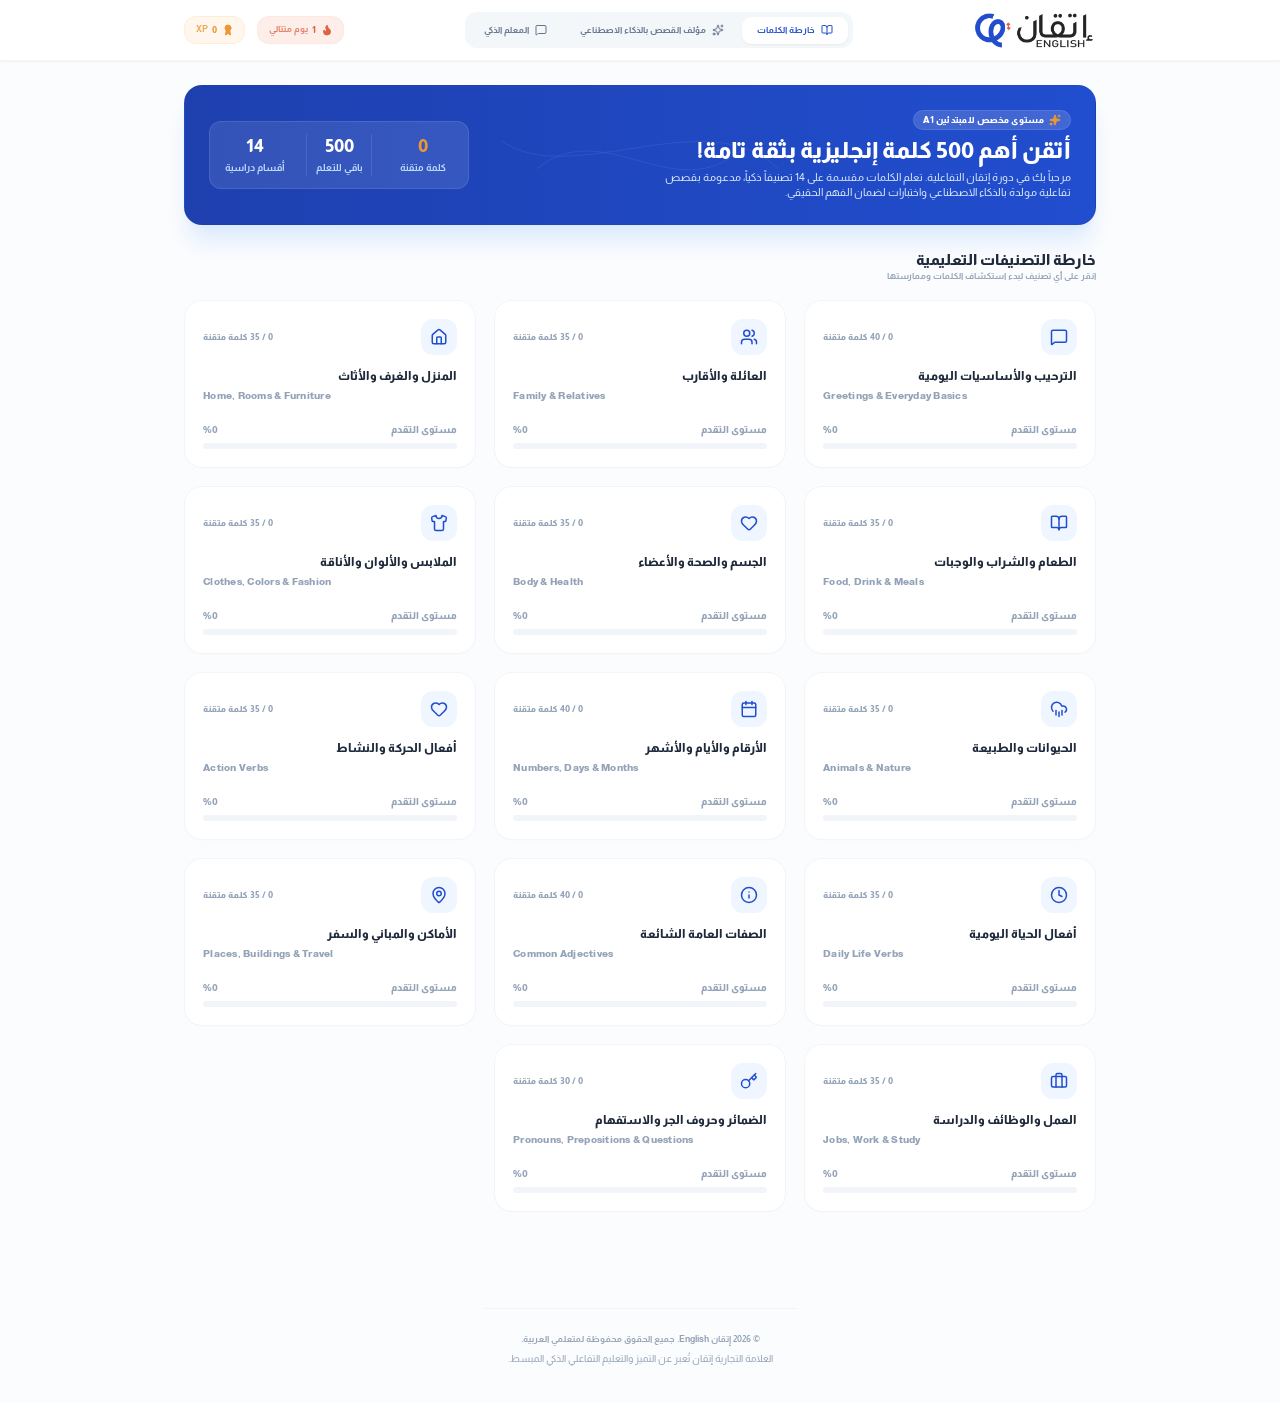
==== index.html @ 6fb426dd "First Try" ====
<!DOCTYPE html>
<!-- saved from url=(0032)http://127.0.0.1:5500/index.html -->
<html lang="ar" dir="rtl"><head><meta http-equiv="Content-Type" content="text/html; charset=UTF-8">
  
  <meta name="viewport" content="width=device-width, initial-scale=1.0">
  <title>منصة إتقان لتعلم الإنجليزية - Itqan English</title>
  
  <!-- CSS Stylesheet -->
  <link rel="stylesheet" href="./vocab500/style.css">
  
  <!-- Tailwind CSS Play CDN -->
  <script src="./vocab500/saved_resource.js"></script>
  <script>
    tailwind.config = {
      theme: {
        extend: {
          fontFamily: {
            sans: ["Almarai", "Inter", "sans-serif"],
            arabic: ["Almarai", "sans-serif"],
            english: ["Inter", "sans-serif"],
          },
          colors: {
            brand: {
              orange: "#ea9835",
              blue: "#214ecf",
              periwinkle: "#84a5f2",
              cream: "#fcded6",
              coral: "#e06045",
            }
          },
          boxShadow: {
            'xs': '0 1px 2px 0 rgba(0, 0, 0, 0.05)',
            '2xs': '0 0.5px 1px 0 rgba(0, 0, 0, 0.05)',
            '3xs': '0 0.25px 0.5px 0 rgba(0, 0, 0, 0.03)',
          }
        }
      }
    }
  </script>
<style>*, ::before, ::after{--tw-border-spacing-x:0;--tw-border-spacing-y:0;--tw-translate-x:0;--tw-translate-y:0;--tw-rotate:0;--tw-skew-x:0;--tw-skew-y:0;--tw-scale-x:1;--tw-scale-y:1;--tw-pan-x: ;--tw-pan-y: ;--tw-pinch-zoom: ;--tw-scroll-snap-strictness:proximity;--tw-gradient-from-position: ;--tw-gradient-via-position: ;--tw-gradient-to-position: ;--tw-ordinal: ;--tw-slashed-zero: ;--tw-numeric-figure: ;--tw-numeric-spacing: ;--tw-numeric-fraction: ;--tw-ring-inset: ;--tw-ring-offset-width:0px;--tw-ring-offset-color:#fff;--tw-ring-color:rgb(59 130 246 / 0.5);--tw-ring-offset-shadow:0 0 #0000;--tw-ring-shadow:0 0 #0000;--tw-shadow:0 0 #0000;--tw-shadow-colored:0 0 #0000;--tw-blur: ;--tw-brightness: ;--tw-contrast: ;--tw-grayscale: ;--tw-hue-rotate: ;--tw-invert: ;--tw-saturate: ;--tw-sepia: ;--tw-drop-shadow: ;--tw-backdrop-blur: ;--tw-backdrop-brightness: ;--tw-backdrop-contrast: ;--tw-backdrop-grayscale: ;--tw-backdrop-hue-rotate: ;--tw-backdrop-invert: ;--tw-backdrop-opacity: ;--tw-backdrop-saturate: ;--tw-backdrop-sepia: ;--tw-contain-size: ;--tw-contain-layout: ;--tw-contain-paint: ;--tw-contain-style: }::backdrop{--tw-border-spacing-x:0;--tw-border-spacing-y:0;--tw-translate-x:0;--tw-translate-y:0;--tw-rotate:0;--tw-skew-x:0;--tw-skew-y:0;--tw-scale-x:1;--tw-scale-y:1;--tw-pan-x: ;--tw-pan-y: ;--tw-pinch-zoom: ;--tw-scroll-snap-strictness:proximity;--tw-gradient-from-position: ;--tw-gradient-via-position: ;--tw-gradient-to-position: ;--tw-ordinal: ;--tw-slashed-zero: ;--tw-numeric-figure: ;--tw-numeric-spacing: ;--tw-numeric-fraction: ;--tw-ring-inset: ;--tw-ring-offset-width:0px;--tw-ring-offset-color:#fff;--tw-ring-color:rgb(59 130 246 / 0.5);--tw-ring-offset-shadow:0 0 #0000;--tw-ring-shadow:0 0 #0000;--tw-shadow:0 0 #0000;--tw-shadow-colored:0 0 #0000;--tw-blur: ;--tw-brightness: ;--tw-contrast: ;--tw-grayscale: ;--tw-hue-rotate: ;--tw-invert: ;--tw-saturate: ;--tw-sepia: ;--tw-drop-shadow: ;--tw-backdrop-blur: ;--tw-backdrop-brightness: ;--tw-backdrop-contrast: ;--tw-backdrop-grayscale: ;--tw-backdrop-hue-rotate: ;--tw-backdrop-invert: ;--tw-backdrop-opacity: ;--tw-backdrop-saturate: ;--tw-backdrop-sepia: ;--tw-contain-size: ;--tw-contain-layout: ;--tw-contain-paint: ;--tw-contain-style: }/* ! tailwindcss v3.4.17 | MIT License | https://tailwindcss.com */*,::after,::before{box-sizing:border-box;border-width:0;border-style:solid;border-color:#e5e7eb}::after,::before{--tw-content:''}:host,html{line-height:1.5;-webkit-text-size-adjust:100%;-moz-tab-size:4;tab-size:4;font-family:Almarai, Inter, sans-serif;font-feature-settings:normal;font-variation-settings:normal;-webkit-tap-highlight-color:transparent}body{margin:0;line-height:inherit}hr{height:0;color:inherit;border-top-width:1px}abbr:where([title]){-webkit-text-decoration:underline dotted;text-decoration:underline dotted}h1,h2,h3,h4,h5,h6{font-size:inherit;font-weight:inherit}a{color:inherit;text-decoration:inherit}b,strong{font-weight:bolder}code,kbd,pre,samp{font-family:ui-monospace, SFMono-Regular, Menlo, Monaco, Consolas, "Liberation Mono", "Courier New", monospace;font-feature-settings:normal;font-variation-settings:normal;font-size:1em}small{font-size:80%}sub,sup{font-size:75%;line-height:0;position:relative;vertical-align:baseline}sub{bottom:-.25em}sup{top:-.5em}table{text-indent:0;border-color:inherit;border-collapse:collapse}button,input,optgroup,select,textarea{font-family:inherit;font-feature-settings:inherit;font-variation-settings:inherit;font-size:100%;font-weight:inherit;line-height:inherit;letter-spacing:inherit;color:inherit;margin:0;padding:0}button,select{text-transform:none}button,input:where([type=button]),input:where([type=reset]),input:where([type=submit]){-webkit-appearance:button;background-color:transparent;background-image:none}:-moz-focusring{outline:auto}:-moz-ui-invalid{box-shadow:none}progress{vertical-align:baseline}::-webkit-inner-spin-button,::-webkit-outer-spin-button{height:auto}[type=search]{-webkit-appearance:textfield;outline-offset:-2px}::-webkit-search-decoration{-webkit-appearance:none}::-webkit-file-upload-button{-webkit-appearance:button;font:inherit}summary{display:list-item}blockquote,dd,dl,figure,h1,h2,h3,h4,h5,h6,hr,p,pre{margin:0}fieldset{margin:0;padding:0}legend{padding:0}menu,ol,ul{list-style:none;margin:0;padding:0}dialog{padding:0}textarea{resize:vertical}input::placeholder,textarea::placeholder{opacity:1;color:#9ca3af}[role=button],button{cursor:pointer}:disabled{cursor:default}audio,canvas,embed,iframe,img,object,svg,video{display:block;vertical-align:middle}img,video{max-width:100%;height:auto}[hidden]:where(:not([hidden=until-found])){display:none}.pointer-events-none{pointer-events:none}.fixed{position:fixed}.absolute{position:absolute}.relative{position:relative}.sticky{position:sticky}.inset-0{inset:0px}.bottom-0{bottom:0px}.left-0{left:0px}.left-4{left:1rem}.right-0{right:0px}.right-4{right:1rem}.top-0{top:0px}.top-1\/2{top:50%}.top-4{top:1rem}.top-full{top:100%}.z-10{z-index:10}.z-40{z-index:40}.z-50{z-index:50}.mx-auto{margin-left:auto;margin-right:auto}.mb-1{margin-bottom:0.25rem}.mb-20{margin-bottom:5rem}.mb-8{margin-bottom:2rem}.mt-16{margin-top:4rem}.mt-2{margin-top:0.5rem}.mb-1\.5{margin-bottom:0.375rem}.block{display:block}.flex{display:flex}.inline-flex{display:inline-flex}.grid{display:grid}.hidden{display:none}.h-1\.5{height:0.375rem}.h-10{height:2.5rem}.h-11{height:2.75rem}.h-14{height:3.5rem}.h-16{height:4rem}.h-2{height:0.5rem}.h-20{height:5rem}.h-3{height:0.75rem}.h-3\.5{height:0.875rem}.h-4{height:1rem}.h-5{height:1.25rem}.h-6{height:1.5rem}.h-7{height:1.75rem}.h-8{height:2rem}.h-9{height:2.25rem}.h-\[72vh\]{height:72vh}.h-fit{height:-moz-fit-content;height:fit-content}.h-full{height:100%}.h-12{height:3rem}.h-56{height:14rem}.h-44{height:11rem}.max-h-60{max-height:15rem}.max-h-\[60vh\]{max-height:60vh}.max-h-\[75vh\]{max-height:75vh}.max-h-\[90vh\]{max-height:90vh}.min-h-\[4\.5rem\]{min-height:4.5rem}.min-h-\[50vh\]{min-height:50vh}.min-h-screen{min-height:100vh}.w-1\.5{width:0.375rem}.w-10{width:2.5rem}.w-11{width:2.75rem}.w-14{width:3.5rem}.w-16{width:4rem}.w-20{width:5rem}.w-3{width:0.75rem}.w-3\.5{width:0.875rem}.w-4{width:1rem}.w-5{width:1.25rem}.w-6{width:1.5rem}.w-7{width:1.75rem}.w-8{width:2rem}.w-9{width:2.25rem}.w-full{width:100%}.w-12{width:3rem}.max-w-2xl{max-width:42rem}.max-w-4xl{max-width:56rem}.max-w-7xl{max-width:80rem}.max-w-sm{max-width:24rem}.max-w-xl{max-width:36rem}.max-w-xs{max-width:20rem}.flex-1{flex:1 1 0%}.shrink-0{flex-shrink:0}.-translate-y-1\/2{--tw-translate-y:-50%;transform:translate(var(--tw-translate-x), var(--tw-translate-y)) rotate(var(--tw-rotate)) skewX(var(--tw-skew-x)) skewY(var(--tw-skew-y)) scaleX(var(--tw-scale-x)) scaleY(var(--tw-scale-y))}.rotate-180{--tw-rotate:180deg;transform:translate(var(--tw-translate-x), var(--tw-translate-y)) rotate(var(--tw-rotate)) skewX(var(--tw-skew-x)) skewY(var(--tw-skew-y)) scaleX(var(--tw-scale-x)) scaleY(var(--tw-scale-y))}@keyframes bounce{0%, 100%{transform:translateY(-25%);animation-timing-function:cubic-bezier(0.8,0,1,1)}50%{transform:none;animation-timing-function:cubic-bezier(0,0,0.2,1)}}.animate-bounce{animation:bounce 1s infinite}@keyframes pulse{50%{opacity:.5}}.animate-pulse{animation:pulse 2s cubic-bezier(0.4, 0, 0.6, 1) infinite}@keyframes spin{to{transform:rotate(360deg)}}.animate-spin{animation:spin 1s linear infinite}.cursor-not-allowed{cursor:not-allowed}.cursor-pointer{cursor:pointer}.select-none{-webkit-user-select:none;user-select:none}.grid-cols-1{grid-template-columns:repeat(1, minmax(0, 1fr))}.grid-cols-2{grid-template-columns:repeat(2, minmax(0, 1fr))}.grid-cols-3{grid-template-columns:repeat(3, minmax(0, 1fr))}.flex-col{flex-direction:column}.flex-wrap{flex-wrap:wrap}.items-start{align-items:flex-start}.items-center{align-items:center}.justify-center{justify-content:center}.justify-between{justify-content:space-between}.gap-1{gap:0.25rem}.gap-1\.5{gap:0.375rem}.gap-2{gap:0.5rem}.gap-2\.5{gap:0.625rem}.gap-3{gap:0.75rem}.gap-4{gap:1rem}.gap-6{gap:1.5rem}.gap-8{gap:2rem}.space-y-1 > :not([hidden]) ~ :not([hidden]){--tw-space-y-reverse:0;margin-top:calc(0.25rem * calc(1 - var(--tw-space-y-reverse)));margin-bottom:calc(0.25rem * var(--tw-space-y-reverse))}.space-y-1\.5 > :not([hidden]) ~ :not([hidden]){--tw-space-y-reverse:0;margin-top:calc(0.375rem * calc(1 - var(--tw-space-y-reverse)));margin-bottom:calc(0.375rem * var(--tw-space-y-reverse))}.space-y-2 > :not([hidden]) ~ :not([hidden]){--tw-space-y-reverse:0;margin-top:calc(0.5rem * calc(1 - var(--tw-space-y-reverse)));margin-bottom:calc(0.5rem * var(--tw-space-y-reverse))}.space-y-3 > :not([hidden]) ~ :not([hidden]){--tw-space-y-reverse:0;margin-top:calc(0.75rem * calc(1 - var(--tw-space-y-reverse)));margin-bottom:calc(0.75rem * var(--tw-space-y-reverse))}.space-y-4 > :not([hidden]) ~ :not([hidden]){--tw-space-y-reverse:0;margin-top:calc(1rem * calc(1 - var(--tw-space-y-reverse)));margin-bottom:calc(1rem * var(--tw-space-y-reverse))}.space-y-5 > :not([hidden]) ~ :not([hidden]){--tw-space-y-reverse:0;margin-top:calc(1.25rem * calc(1 - var(--tw-space-y-reverse)));margin-bottom:calc(1.25rem * var(--tw-space-y-reverse))}.space-y-6 > :not([hidden]) ~ :not([hidden]){--tw-space-y-reverse:0;margin-top:calc(1.5rem * calc(1 - var(--tw-space-y-reverse)));margin-bottom:calc(1.5rem * var(--tw-space-y-reverse))}.space-y-8 > :not([hidden]) ~ :not([hidden]){--tw-space-y-reverse:0;margin-top:calc(2rem * calc(1 - var(--tw-space-y-reverse)));margin-bottom:calc(2rem * var(--tw-space-y-reverse))}.overflow-hidden{overflow:hidden}.overflow-x-auto{overflow-x:auto}.overflow-y-auto{overflow-y:auto}.whitespace-nowrap{white-space:nowrap}.whitespace-pre-line{white-space:pre-line}.rounded-2xl{border-radius:1rem}.rounded-3xl{border-radius:1.5rem}.rounded-full{border-radius:9999px}.rounded-lg{border-radius:0.5rem}.rounded-md{border-radius:0.375rem}.rounded-xl{border-radius:0.75rem}.border{border-width:1px}.border-4{border-width:4px}.border-x{border-left-width:1px;border-right-width:1px}.border-b{border-bottom-width:1px}.border-t{border-top-width:1px}.border-dashed{border-style:dashed}.border-blue-100{--tw-border-opacity:1;border-color:rgb(219 234 254 / var(--tw-border-opacity, 1))}.border-blue-100\/30{border-color:rgb(219 234 254 / 0.3)}.border-blue-900\/10{border-color:rgb(30 58 138 / 0.1)}.border-brand-blue\/10{border-color:rgb(33 78 207 / 0.1)}.border-brand-cream\/40{border-color:rgb(252 222 214 / 0.4)}.border-orange-100{--tw-border-opacity:1;border-color:rgb(255 237 213 / var(--tw-border-opacity, 1))}.border-orange-100\/20{border-color:rgb(255 237 213 / 0.2)}.border-orange-100\/30{border-color:rgb(255 237 213 / 0.3)}.border-slate-100{--tw-border-opacity:1;border-color:rgb(241 245 249 / var(--tw-border-opacity, 1))}.border-slate-200{--tw-border-opacity:1;border-color:rgb(226 232 240 / var(--tw-border-opacity, 1))}.border-slate-50{--tw-border-opacity:1;border-color:rgb(248 250 252 / var(--tw-border-opacity, 1))}.border-white\/10{border-color:rgb(255 255 255 / 0.1)}.border-white\/20{border-color:rgb(255 255 255 / 0.2)}.border-t-brand-blue{--tw-border-opacity:1;border-top-color:rgb(33 78 207 / var(--tw-border-opacity, 1))}.bg-blue-50{--tw-bg-opacity:1;background-color:rgb(239 246 255 / var(--tw-bg-opacity, 1))}.bg-blue-50\/20{background-color:rgb(239 246 255 / 0.2)}.bg-brand-blue{--tw-bg-opacity:1;background-color:rgb(33 78 207 / var(--tw-bg-opacity, 1))}.bg-brand-blue\/10{background-color:rgb(33 78 207 / 0.1)}.bg-brand-cream\/50{background-color:rgb(252 222 214 / 0.5)}.bg-brand-orange{--tw-bg-opacity:1;background-color:rgb(234 152 53 / var(--tw-bg-opacity, 1))}.bg-orange-50{--tw-bg-opacity:1;background-color:rgb(255 247 237 / var(--tw-bg-opacity, 1))}.bg-orange-50\/15{background-color:rgb(255 247 237 / 0.15)}.bg-slate-100{--tw-bg-opacity:1;background-color:rgb(241 245 249 / var(--tw-bg-opacity, 1))}.bg-slate-100\/80{background-color:rgb(241 245 249 / 0.8)}.bg-slate-200{--tw-bg-opacity:1;background-color:rgb(226 232 240 / var(--tw-bg-opacity, 1))}.bg-slate-50{--tw-bg-opacity:1;background-color:rgb(248 250 252 / var(--tw-bg-opacity, 1))}.bg-slate-50\/30{background-color:rgb(248 250 252 / 0.3)}.bg-slate-50\/50{background-color:rgb(248 250 252 / 0.5)}.bg-slate-50\/80{background-color:rgb(248 250 252 / 0.8)}.bg-slate-900\/60{background-color:rgb(15 23 42 / 0.6)}.bg-white{--tw-bg-opacity:1;background-color:rgb(255 255 255 / var(--tw-bg-opacity, 1))}.bg-white\/10{background-color:rgb(255 255 255 / 0.1)}.bg-white\/15{background-color:rgb(255 255 255 / 0.15)}.bg-gradient-to-l{background-image:linear-gradient(to left, var(--tw-gradient-stops))}.bg-gradient-to-tr{background-image:linear-gradient(to top right, var(--tw-gradient-stops))}.from-brand-blue{--tw-gradient-from:#214ecf var(--tw-gradient-from-position);--tw-gradient-to:rgb(33 78 207 / 0) var(--tw-gradient-to-position);--tw-gradient-stops:var(--tw-gradient-from), var(--tw-gradient-to)}.from-brand-blue\/10{--tw-gradient-from:rgb(33 78 207 / 0.1) var(--tw-gradient-from-position);--tw-gradient-to:rgb(33 78 207 / 0) var(--tw-gradient-to-position);--tw-gradient-stops:var(--tw-gradient-from), var(--tw-gradient-to)}.to-blue-600{--tw-gradient-to:#2563eb var(--tw-gradient-to-position)}.to-blue-800{--tw-gradient-to:#1e40af var(--tw-gradient-to-position)}.to-transparent{--tw-gradient-to:transparent var(--tw-gradient-to-position)}.fill-brand-coral{fill:#e06045}.fill-brand-orange{fill:#ea9835}.p-1\.5{padding:0.375rem}.p-2{padding:0.5rem}.p-2\.5{padding:0.625rem}.p-3{padding:0.75rem}.p-4{padding:1rem}.p-5{padding:1.25rem}.p-6{padding:1.5rem}.p-8{padding:2rem}.px-1{padding-left:0.25rem;padding-right:0.25rem}.px-2\.5{padding-left:0.625rem;padding-right:0.625rem}.px-3{padding-left:0.75rem;padding-right:0.75rem}.px-3\.5{padding-left:0.875rem;padding-right:0.875rem}.px-4{padding-left:1rem;padding-right:1rem}.px-5{padding-left:1.25rem;padding-right:1.25rem}.px-6{padding-left:1.5rem;padding-right:1.5rem}.py-0\.5{padding-top:0.125rem;padding-bottom:0.125rem}.py-1{padding-top:0.25rem;padding-bottom:0.25rem}.py-1\.5{padding-top:0.375rem;padding-bottom:0.375rem}.py-2{padding-top:0.5rem;padding-bottom:0.5rem}.py-2\.5{padding-top:0.625rem;padding-bottom:0.625rem}.py-3{padding-top:0.75rem;padding-bottom:0.75rem}.py-3\.5{padding-top:0.875rem;padding-bottom:0.875rem}.py-4{padding-top:1rem;padding-bottom:1rem}.py-6{padding-top:1.5rem;padding-bottom:1.5rem}.py-8{padding-top:2rem;padding-bottom:2rem}.px-2{padding-left:0.5rem;padding-right:0.5rem}.pb-12{padding-bottom:3rem}.pb-5{padding-bottom:1.25rem}.pl-4{padding-left:1rem}.pr-11{padding-right:2.75rem}.pt-12{padding-top:3rem}.pt-2{padding-top:0.5rem}.pt-3{padding-top:0.75rem}.pt-4{padding-top:1rem}.pt-8{padding-top:2rem}.text-center{text-align:center}.text-right{text-align:right}.font-sans{font-family:Almarai, Inter, sans-serif}.text-2xl{font-size:1.5rem;line-height:2rem}.text-3xl{font-size:1.875rem;line-height:2.25rem}.text-\[10px\]{font-size:10px}.text-\[11px\]{font-size:11px}.text-\[9px\]{font-size:9px}.text-base{font-size:1rem;line-height:1.5rem}.text-lg{font-size:1.125rem;line-height:1.75rem}.text-sm{font-size:0.875rem;line-height:1.25rem}.text-xl{font-size:1.25rem;line-height:1.75rem}.text-xs{font-size:0.75rem;line-height:1rem}.font-black{font-weight:900}.font-bold{font-weight:700}.font-extrabold{font-weight:800}.font-medium{font-weight:500}.uppercase{text-transform:uppercase}.leading-none{line-height:1}.leading-relaxed{line-height:1.625}.leading-tight{line-height:1.25}.tracking-tight{letter-spacing:-0.025em}.tracking-wide{letter-spacing:0.025em}.tracking-wider{letter-spacing:0.05em}.text-blue-100{--tw-text-opacity:1;color:rgb(219 234 254 / var(--tw-text-opacity, 1))}.text-blue-200{--tw-text-opacity:1;color:rgb(191 219 254 / var(--tw-text-opacity, 1))}.text-brand-blue{--tw-text-opacity:1;color:rgb(33 78 207 / var(--tw-text-opacity, 1))}.text-brand-coral{--tw-text-opacity:1;color:rgb(224 96 69 / var(--tw-text-opacity, 1))}.text-brand-coral\/80{color:rgb(224 96 69 / 0.8)}.text-brand-orange{--tw-text-opacity:1;color:rgb(234 152 53 / var(--tw-text-opacity, 1))}.text-brand-orange\/80{color:rgb(234 152 53 / 0.8)}.text-brand-periwinkle{--tw-text-opacity:1;color:rgb(132 165 242 / var(--tw-text-opacity, 1))}.text-slate-400{--tw-text-opacity:1;color:rgb(148 163 184 / var(--tw-text-opacity, 1))}.text-slate-500{--tw-text-opacity:1;color:rgb(100 116 139 / var(--tw-text-opacity, 1))}.text-slate-600{--tw-text-opacity:1;color:rgb(71 85 105 / var(--tw-text-opacity, 1))}.text-slate-700{--tw-text-opacity:1;color:rgb(51 65 85 / var(--tw-text-opacity, 1))}.text-slate-800{--tw-text-opacity:1;color:rgb(30 41 59 / var(--tw-text-opacity, 1))}.text-slate-900{--tw-text-opacity:1;color:rgb(15 23 42 / var(--tw-text-opacity, 1))}.text-white{--tw-text-opacity:1;color:rgb(255 255 255 / var(--tw-text-opacity, 1))}.placeholder-slate-400::placeholder{--tw-placeholder-opacity:1;color:rgb(148 163 184 / var(--tw-placeholder-opacity, 1))}.opacity-10{opacity:0.1}.shadow-2xl{--tw-shadow:0 25px 50px -12px rgb(0 0 0 / 0.25);--tw-shadow-colored:0 25px 50px -12px var(--tw-shadow-color);box-shadow:var(--tw-ring-offset-shadow, 0 0 #0000), var(--tw-ring-shadow, 0 0 #0000), var(--tw-shadow)}.shadow-2xs{--tw-shadow:0 0.5px 1px 0 rgba(0, 0, 0, 0.05);--tw-shadow-colored:0 0.5px 1px 0 var(--tw-shadow-color);box-shadow:var(--tw-ring-offset-shadow, 0 0 #0000), var(--tw-ring-shadow, 0 0 #0000), var(--tw-shadow)}.shadow-3xs{--tw-shadow:0 0.25px 0.5px 0 rgba(0, 0, 0, 0.03);--tw-shadow-colored:0 0.25px 0.5px 0 var(--tw-shadow-color);box-shadow:var(--tw-ring-offset-shadow, 0 0 #0000), var(--tw-ring-shadow, 0 0 #0000), var(--tw-shadow)}.shadow-inner{--tw-shadow:inset 0 2px 4px 0 rgb(0 0 0 / 0.05);--tw-shadow-colored:inset 0 2px 4px 0 var(--tw-shadow-color);box-shadow:var(--tw-ring-offset-shadow, 0 0 #0000), var(--tw-ring-shadow, 0 0 #0000), var(--tw-shadow)}.shadow-md{--tw-shadow:0 4px 6px -1px rgb(0 0 0 / 0.1), 0 2px 4px -2px rgb(0 0 0 / 0.1);--tw-shadow-colored:0 4px 6px -1px var(--tw-shadow-color), 0 2px 4px -2px var(--tw-shadow-color);box-shadow:var(--tw-ring-offset-shadow, 0 0 #0000), var(--tw-ring-shadow, 0 0 #0000), var(--tw-shadow)}.shadow-none{--tw-shadow:0 0 #0000;--tw-shadow-colored:0 0 #0000;box-shadow:var(--tw-ring-offset-shadow, 0 0 #0000), var(--tw-ring-shadow, 0 0 #0000), var(--tw-shadow)}.shadow-sm{--tw-shadow:0 1px 2px 0 rgb(0 0 0 / 0.05);--tw-shadow-colored:0 1px 2px 0 var(--tw-shadow-color);box-shadow:var(--tw-ring-offset-shadow, 0 0 #0000), var(--tw-ring-shadow, 0 0 #0000), var(--tw-shadow)}.shadow-xl{--tw-shadow:0 20px 25px -5px rgb(0 0 0 / 0.1), 0 8px 10px -6px rgb(0 0 0 / 0.1);--tw-shadow-colored:0 20px 25px -5px var(--tw-shadow-color), 0 8px 10px -6px var(--tw-shadow-color);box-shadow:var(--tw-ring-offset-shadow, 0 0 #0000), var(--tw-ring-shadow, 0 0 #0000), var(--tw-shadow)}.shadow-xs{--tw-shadow:0 1px 2px 0 rgba(0, 0, 0, 0.05);--tw-shadow-colored:0 1px 2px 0 var(--tw-shadow-color);box-shadow:var(--tw-ring-offset-shadow, 0 0 #0000), var(--tw-ring-shadow, 0 0 #0000), var(--tw-shadow)}.shadow-blue-100{--tw-shadow-color:#dbeafe;--tw-shadow:var(--tw-shadow-colored)}.shadow-blue-200{--tw-shadow-color:#bfdbfe;--tw-shadow:var(--tw-shadow-colored)}.transition-all{transition-property:all;transition-timing-function:cubic-bezier(0.4, 0, 0.2, 1);transition-duration:150ms}.transition-transform{transition-property:transform;transition-timing-function:cubic-bezier(0.4, 0, 0.2, 1);transition-duration:150ms}.duration-300{transition-duration:300ms}.duration-500{transition-duration:500ms}.hover\:-translate-y-1:hover{--tw-translate-y:-0.25rem;transform:translate(var(--tw-translate-x), var(--tw-translate-y)) rotate(var(--tw-rotate)) skewX(var(--tw-skew-x)) skewY(var(--tw-skew-y)) scaleX(var(--tw-scale-x)) scaleY(var(--tw-scale-y))}.hover\:border-brand-blue:hover{--tw-border-opacity:1;border-color:rgb(33 78 207 / var(--tw-border-opacity, 1))}.hover\:border-slate-200:hover{--tw-border-opacity:1;border-color:rgb(226 232 240 / var(--tw-border-opacity, 1))}.hover\:bg-blue-700:hover{--tw-bg-opacity:1;background-color:rgb(29 78 216 / var(--tw-bg-opacity, 1))}.hover\:bg-brand-blue\/20:hover{background-color:rgb(33 78 207 / 0.2)}.hover\:bg-orange-100:hover{--tw-bg-opacity:1;background-color:rgb(255 237 213 / var(--tw-bg-opacity, 1))}.hover\:bg-slate-200:hover{--tw-bg-opacity:1;background-color:rgb(226 232 240 / var(--tw-bg-opacity, 1))}.hover\:bg-white\/20:hover{background-color:rgb(255 255 255 / 0.2)}.hover\:bg-blue-100:hover{--tw-bg-opacity:1;background-color:rgb(219 234 254 / var(--tw-bg-opacity, 1))}.hover\:text-brand-blue:hover{--tw-text-opacity:1;color:rgb(33 78 207 / var(--tw-text-opacity, 1))}.hover\:text-slate-800:hover{--tw-text-opacity:1;color:rgb(30 41 59 / var(--tw-text-opacity, 1))}.hover\:shadow-md:hover{--tw-shadow:0 4px 6px -1px rgb(0 0 0 / 0.1), 0 2px 4px -2px rgb(0 0 0 / 0.1);--tw-shadow-colored:0 4px 6px -1px var(--tw-shadow-color), 0 2px 4px -2px var(--tw-shadow-color);box-shadow:var(--tw-ring-offset-shadow, 0 0 #0000), var(--tw-ring-shadow, 0 0 #0000), var(--tw-shadow)}.hover\:shadow-xs:hover{--tw-shadow:0 1px 2px 0 rgba(0, 0, 0, 0.05);--tw-shadow-colored:0 1px 2px 0 var(--tw-shadow-color);box-shadow:var(--tw-ring-offset-shadow, 0 0 #0000), var(--tw-ring-shadow, 0 0 #0000), var(--tw-shadow)}.focus\:bg-white:focus{--tw-bg-opacity:1;background-color:rgb(255 255 255 / var(--tw-bg-opacity, 1))}.focus\:outline-none:focus{outline:2px solid transparent;outline-offset:2px}.focus\:ring-2:focus{--tw-ring-offset-shadow:var(--tw-ring-inset) 0 0 0 var(--tw-ring-offset-width) var(--tw-ring-offset-color);--tw-ring-shadow:var(--tw-ring-inset) 0 0 0 calc(2px + var(--tw-ring-offset-width)) var(--tw-ring-color);box-shadow:var(--tw-ring-offset-shadow), var(--tw-ring-shadow), var(--tw-shadow, 0 0 #0000)}.focus\:ring-brand-blue\/10:focus{--tw-ring-color:rgb(33 78 207 / 0.1)}.group:hover .group-hover\:translate-x-1{--tw-translate-x:0.25rem;transform:translate(var(--tw-translate-x), var(--tw-translate-y)) rotate(var(--tw-rotate)) skewX(var(--tw-skew-x)) skewY(var(--tw-skew-y)) scaleX(var(--tw-scale-x)) scaleY(var(--tw-scale-y))}@media (min-width: 640px){.sm\:inline{display:inline}.sm\:w-auto{width:auto}.sm\:grid-cols-2{grid-template-columns:repeat(2, minmax(0, 1fr))}.sm\:gap-4{gap:1rem}.sm\:gap-6{gap:1.5rem}.sm\:p-8{padding:2rem}.sm\:px-6{padding-left:1.5rem;padding-right:1.5rem}}@media (min-width: 768px){.md\:mb-8{margin-bottom:2rem}.md\:flex{display:flex}.md\:hidden{display:none}.md\:w-auto{width:auto}.md\:max-w-md{max-width:28rem}.md\:grid-cols-2{grid-template-columns:repeat(2, minmax(0, 1fr))}.md\:grid-cols-3{grid-template-columns:repeat(3, minmax(0, 1fr))}.md\:flex-row{flex-direction:row}.md\:items-center{align-items:center}.md\:text-3xl{font-size:1.875rem;line-height:2.25rem}}@media (min-width: 1024px){.lg\:col-span-5{grid-column:span 5 / span 5}.lg\:col-span-7{grid-column:span 7 / span 7}.lg\:grid-cols-12{grid-template-columns:repeat(12, minmax(0, 1fr))}.lg\:grid-cols-3{grid-template-columns:repeat(3, minmax(0, 1fr))}.lg\:grid-cols-4{grid-template-columns:repeat(4, minmax(0, 1fr))}.lg\:px-8{padding-left:2rem;padding-right:2rem}}</style></head>
<body class="bg-slate-50/50 min-h-screen text-slate-800 flex flex-col">

  <!-- TOP HEADER / NAVIGATION BAR -->
  <nav class="bg-white border-b border-slate-100 sticky top-0 z-40 shadow-sm transition-all">
    <div class="max-w-7xl mx-auto px-4 sm:px-6 lg:px-8">
      <div class="flex items-center justify-between h-20">
        
        <!-- Brand Logo & Platform Title -->
      <div class="flex items-center cursor-pointer" onclick="switchTab('course'); goBackToMap();">
  <img src="vocab500/logo.png" alt="Logo" class="h-14 w-auto object-contain">
</div>


        <!-- Central Interactive Tabs Navigation -->
        <div class="hidden md:flex items-center bg-slate-100/80 p-1.5 rounded-2xl gap-1">
          <button id="tab-btn-course" onclick="switchTab(&#39;course&#39;)" class="px-5 py-2.5 text-xs font-bold font-sans rounded-xl transition-all flex items-center gap-2 cursor-pointer bg-white text-brand-blue shadow-xs">
            <svg xmlns="http://www.w3.org/2000/svg" width="24" height="24" viewBox="0 0 24 24" fill="none" stroke="currentColor" stroke-width="2" stroke-linecap="round" stroke-linejoin="round" data-lucide="book-open" aria-hidden="true" class="lucide lucide-book-open w-4 h-4"><path d="M12 7v14"></path><path d="M3 18a1 1 0 0 1-1-1V4a1 1 0 0 1 1-1h5a4 4 0 0 1 4 4 4 4 0 0 1 4-4h5a1 1 0 0 1 1 1v13a1 1 0 0 1-1 1h-6a3 3 0 0 0-3 3 3 3 0 0 0-3-3z"></path></svg>
            <span>خارطة الكلمات</span>
          </button>
          <button id="tab-btn-story" onclick="switchTab(&#39;story&#39;)" class="px-5 py-2.5 text-xs font-bold font-sans rounded-xl transition-all flex items-center gap-2 cursor-pointer text-slate-500 hover:text-slate-800">
            <svg xmlns="http://www.w3.org/2000/svg" width="24" height="24" viewBox="0 0 24 24" fill="none" stroke="currentColor" stroke-width="2" stroke-linecap="round" stroke-linejoin="round" data-lucide="sparkles" aria-hidden="true" class="lucide lucide-sparkles w-4 h-4"><path d="M11.017 2.814a1 1 0 0 1 1.966 0l1.051 5.558a2 2 0 0 0 1.594 1.594l5.558 1.051a1 1 0 0 1 0 1.966l-5.558 1.051a2 2 0 0 0-1.594 1.594l-1.051 5.558a1 1 0 0 1-1.966 0l-1.051-5.558a2 2 0 0 0-1.594-1.594l-5.558-1.051a1 1 0 0 1 0-1.966l5.558-1.051a2 2 0 0 0 1.594-1.594z"></path><path d="M20 2v4"></path><path d="M22 4h-4"></path><circle cx="4" cy="20" r="2"></circle></svg>
            <span>مؤلف القصص بالذكاء الاصطناعي</span>
          </button>
          <button id="tab-btn-chat" onclick="switchTab(&#39;chat&#39;)" class="px-5 py-2.5 text-xs font-bold font-sans rounded-xl transition-all flex items-center gap-2 cursor-pointer text-slate-500 hover:text-slate-800">
            <svg xmlns="http://www.w3.org/2000/svg" width="24" height="24" viewBox="0 0 24 24" fill="none" stroke="currentColor" stroke-width="2" stroke-linecap="round" stroke-linejoin="round" data-lucide="message-square" aria-hidden="true" class="lucide lucide-message-square w-4 h-4"><path d="M22 17a2 2 0 0 1-2 2H6.828a2 2 0 0 0-1.414.586l-2.202 2.202A.71.71 0 0 1 2 21.286V5a2 2 0 0 1 2-2h16a2 2 0 0 1 2 2z"></path></svg>
            <span>المعلم الذكي</span>
          </button>
        </div>

        <!-- Right Side: User Live Metrics Tracker -->
        <div class="flex items-center gap-3 sm:gap-4">
          <!-- Streak widget -->
          <div class="flex items-center gap-1.5 bg-brand-cream/50 px-3.5 py-2 rounded-2xl border border-brand-cream/40" title="أيام التعلم المتتالية">
            <svg xmlns="http://www.w3.org/2000/svg" width="24" height="24" viewBox="0 0 24 24" fill="none" stroke="currentColor" stroke-width="2" stroke-linecap="round" stroke-linejoin="round" data-lucide="flame" aria-hidden="true" class="lucide lucide-flame w-4 h-4 text-brand-coral fill-brand-coral"><path d="M12 3q1 4 4 6.5t3 5.5a1 1 0 0 1-14 0 5 5 0 0 1 1-3 1 1 0 0 0 5 0c0-2-1.5-3-1.5-5q0-2 2.5-4"></path></svg>
            <span id="header-streak" class="text-xs font-black text-brand-coral font-sans">1</span>
            <span class="text-[9px] font-bold text-brand-coral/80 hidden sm:inline">يوم متتالي</span>
          </div>
          <!-- XP widget -->
          <div class="flex items-center gap-1.5 bg-orange-50 px-3.5 py-2 rounded-2xl border border-orange-100" title="مجموع نقاط الخبرة">
            <svg xmlns="http://www.w3.org/2000/svg" width="24" height="24" viewBox="0 0 24 24" fill="none" stroke="currentColor" stroke-width="2" stroke-linecap="round" stroke-linejoin="round" data-lucide="award" aria-hidden="true" class="lucide lucide-award w-4 h-4 text-brand-orange fill-brand-orange"><path d="m15.477 12.89 1.515 8.526a.5.5 0 0 1-.81.47l-3.58-2.687a1 1 0 0 0-1.197 0l-3.586 2.686a.5.5 0 0 1-.81-.469l1.514-8.526"></path><circle cx="12" cy="8" r="6"></circle></svg>
            <span id="header-xp" class="text-xs font-black text-brand-orange font-sans">0</span>
            <span class="text-[9px] font-bold text-brand-orange/80 hidden sm:inline">XP</span>
          </div>
        </div>

      </div>
    </div>

    <!-- Mobile Bottom Navigation (Visible on small screens) -->
    <div class="md:hidden border-t border-slate-100 bg-white grid grid-cols-3 gap-1 p-2 fixed bottom-0 left-0 right-0 z-40 shadow-xl">
      <button id="mobile-tab-btn-course" onclick="switchTab(&#39;course&#39;)" class="py-2 flex flex-col items-center justify-center text-brand-blue">
        <svg xmlns="http://www.w3.org/2000/svg" width="24" height="24" viewBox="0 0 24 24" fill="none" stroke="currentColor" stroke-width="2" stroke-linecap="round" stroke-linejoin="round" data-lucide="book-open" aria-hidden="true" class="lucide lucide-book-open w-5 h-5 mb-1"><path d="M12 7v14"></path><path d="M3 18a1 1 0 0 1-1-1V4a1 1 0 0 1 1-1h5a4 4 0 0 1 4 4 4 4 0 0 1 4-4h5a1 1 0 0 1 1 1v13a1 1 0 0 1-1 1h-6a3 3 0 0 0-3 3 3 3 0 0 0-3-3z"></path></svg>
        <span class="text-[9px] font-bold">الخارطة</span>
      </button>
      <button id="mobile-tab-btn-story" onclick="switchTab(&#39;story&#39;)" class="py-2 flex flex-col items-center justify-center text-slate-400">
        <svg xmlns="http://www.w3.org/2000/svg" width="24" height="24" viewBox="0 0 24 24" fill="none" stroke="currentColor" stroke-width="2" stroke-linecap="round" stroke-linejoin="round" data-lucide="sparkles" aria-hidden="true" class="lucide lucide-sparkles w-5 h-5 mb-1"><path d="M11.017 2.814a1 1 0 0 1 1.966 0l1.051 5.558a2 2 0 0 0 1.594 1.594l5.558 1.051a1 1 0 0 1 0 1.966l-5.558 1.051a2 2 0 0 0-1.594 1.594l-1.051 5.558a1 1 0 0 1-1.966 0l-1.051-5.558a2 2 0 0 0-1.594-1.594l-5.558-1.051a1 1 0 0 1 0-1.966l5.558-1.051a2 2 0 0 0 1.594-1.594z"></path><path d="M20 2v4"></path><path d="M22 4h-4"></path><circle cx="4" cy="20" r="2"></circle></svg>
        <span class="text-[9px] font-bold">مؤلف القصص</span>
      </button>
      <button id="mobile-tab-btn-chat" onclick="switchTab(&#39;chat&#39;)" class="py-2 flex flex-col items-center justify-center text-slate-400">
        <svg xmlns="http://www.w3.org/2000/svg" width="24" height="24" viewBox="0 0 24 24" fill="none" stroke="currentColor" stroke-width="2" stroke-linecap="round" stroke-linejoin="round" data-lucide="message-square" aria-hidden="true" class="lucide lucide-message-square w-5 h-5 mb-1"><path d="M22 17a2 2 0 0 1-2 2H6.828a2 2 0 0 0-1.414.586l-2.202 2.202A.71.71 0 0 1 2 21.286V5a2 2 0 0 1 2-2h16a2 2 0 0 1 2 2z"></path></svg>
        <span class="text-[9px] font-bold">المعلم الذكي</span>
      </button>
    </div>
  </nav>

  <!-- MAIN CANVAS -->
  <main class="flex-1 max-w-7xl mx-auto px-4 sm:px-6 lg:px-8 py-8 w-full mb-20 md:mb-8">
    
    <!-- BRAND WELCOME CARD BANNER -->
    <div id="brand-banner" class="relative overflow-hidden bg-gradient-to-l from-brand-blue to-blue-800 text-white p-8 rounded-3xl shadow-xl shadow-blue-100 flex flex-col md:flex-row md:items-center justify-between gap-6 border border-blue-900/10 mb-8 animate-fade-in">
      <!-- Curves SVG overlays for brand theme matching -->
      <div class="absolute inset-0 opacity-10 pointer-events-none">
        <svg class="w-full h-full" viewBox="0 0 500 200" fill="none" xmlns="http://www.w3.org/2000/svg">
          <path d="M50 80 C 150 150, 350 20, 450 120" stroke="white" strokewidth="20" strokelinecap="round"></path>
          <path d="M100 120 C 200 40, 300 180, 400 90" stroke="white" strokewidth="15" strokelinecap="round"></path>
        </svg>
      </div>

      <div class="space-y-2 z-10">
        <div class="inline-flex items-center gap-1.5 bg-white/15 px-3 py-1 rounded-full text-xs font-black tracking-wide border border-white/10">
          <svg xmlns="http://www.w3.org/2000/svg" width="24" height="24" viewBox="0 0 24 24" fill="none" stroke="currentColor" stroke-width="2" stroke-linecap="round" stroke-linejoin="round" data-lucide="sparkles" aria-hidden="true" class="lucide lucide-sparkles w-4 h-4 text-brand-orange fill-brand-orange"><path d="M11.017 2.814a1 1 0 0 1 1.966 0l1.051 5.558a2 2 0 0 0 1.594 1.594l5.558 1.051a1 1 0 0 1 0 1.966l-5.558 1.051a2 2 0 0 0-1.594 1.594l-1.051 5.558a1 1 0 0 1-1.966 0l-1.051-5.558a2 2 0 0 0-1.594-1.594l-5.558-1.051a1 1 0 0 1 0-1.966l5.558-1.051a2 2 0 0 0 1.594-1.594z"></path><path d="M20 2v4"></path><path d="M22 4h-4"></path><circle cx="4" cy="20" r="2"></circle></svg>
          <span>مستوى مخصص للمبتدئين A1</span>
        </div>
        <h2 class="text-2xl md:text-3xl font-black font-sans leading-tight">
          أتقن أهم 500 كلمة إنجليزية بثقة تامة!
        </h2>
        <p class="text-blue-100 text-sm max-w-xl font-medium font-sans">
          مرحباً بك في دورة إتقان التفاعلية. تعلم الكلمات مقسمة على 14 تصنيفاً ذكياً، مدعومة بقصص تفاعلية مولدة بالذكاء الاصطناعي واختبارات لضمان الفهم الحقيقي.
        </p>
      </div>

      <!-- Performance metrics banner highlights -->
      <div class="grid grid-cols-3 gap-3 sm:gap-6 bg-white/10 p-4 rounded-2xl border border-white/10 z-10 shrink-0">
        <div class="text-center px-1">
          <span id="banner-mastered-count" class="block text-2xl font-black text-brand-orange">0</span>
          <span class="text-[10px] font-bold text-blue-200">كلمة متقنة</span>
        </div>
        <div class="text-center px-1 border-x border-white/10">
          <span id="banner-learning-count" class="block text-2xl font-black text-white">500</span>
          <span class="text-[10px] font-bold text-blue-200">باقي للتعلم</span>
        </div>
        <div class="text-center px-1">
          <span class="block text-2xl font-black text-white">14</span>
          <span class="text-[10px] font-bold text-blue-200">أقسام دراسية</span>
        </div>
      </div>
    </div>

    <!-- MAIN VIEWPORTS CONTAINER -->
    <div id="viewports-container">
      
      <!-- ==================== VIEWPORT 1: COURSE MAP ==================== -->
      <div id="viewport-course" class="space-y-8 animate-fade-in">
        
        <!-- Subview 1A: Grid of Categories Map -->
        <div id="categories-map-subview" class="space-y-6">
          <div class="flex items-center justify-between">
            <div>
              <h3 class="text-xl font-black font-sans text-slate-800">خارطة التصنيفات التعليمية</h3>
              <p class="text-xs font-bold text-slate-400">انقر على أي تصنيف لبدء استكشاف الكلمات وممارستها</p>
            </div>
          </div>
          
          <div id="categories-grid" class="grid grid-cols-1 md:grid-cols-2 lg:grid-cols-3 gap-6"><div class="bg-white border border-slate-100 rounded-3xl p-6 shadow-3xs hover:shadow-md transition-all duration-300 cursor-pointer hover:-translate-y-1 text-right flex flex-col justify-between h-56 ">
      <div class="space-y-4">
        <!-- Top row: Icon and counter status -->
        <div class="flex items-center justify-between">
          <div class="w-12 h-12 rounded-2xl flex items-center justify-center bg-blue-50 text-brand-blue">
            <svg xmlns="http://www.w3.org/2000/svg" width="24" height="24" viewBox="0 0 24 24" fill="none" stroke="currentColor" stroke-width="2" stroke-linecap="round" stroke-linejoin="round" data-lucide="message-square" aria-hidden="true" class="lucide lucide-message-square w-6 h-6"><path d="M22 17a2 2 0 0 1-2 2H6.828a2 2 0 0 0-1.414.586l-2.202 2.202A.71.71 0 0 1 2 21.286V5a2 2 0 0 1 2-2h16a2 2 0 0 1 2 2z"></path></svg>
          </div>
          <span class="text-xs font-black font-sans text-slate-400">
            0 / 40 كلمة متقنة
          </span>
        </div>

        <!-- Category titles -->
        <div class="space-y-1">
          <h4 class="text-base font-black text-slate-800 font-sans">الترحيب والأساسيات اليومية</h4>
          <span class="text-[10px] font-extrabold text-slate-400 font-sans tracking-wide block ltr">Greetings &amp; Everyday Basics</span>
        </div>
      </div>

      <!-- Bottom row: Progress bar metric -->
      <div class="space-y-2">
        <div class="flex justify-between items-center text-[10px] font-black text-slate-400">
          <span>مستوى التقدم</span>
          <span class="font-sans ">%0</span>
        </div>
        <div class="h-2 bg-slate-100 rounded-full overflow-hidden">
          <div class="h-full rounded-full transition-all duration-500 bg-brand-blue" style="width: 0%"></div>
        </div>
      </div>
    </div><div class="bg-white border border-slate-100 rounded-3xl p-6 shadow-3xs hover:shadow-md transition-all duration-300 cursor-pointer hover:-translate-y-1 text-right flex flex-col justify-between h-56 ">
      <div class="space-y-4">
        <!-- Top row: Icon and counter status -->
        <div class="flex items-center justify-between">
          <div class="w-12 h-12 rounded-2xl flex items-center justify-center bg-blue-50 text-brand-blue">
            <svg xmlns="http://www.w3.org/2000/svg" width="24" height="24" viewBox="0 0 24 24" fill="none" stroke="currentColor" stroke-width="2" stroke-linecap="round" stroke-linejoin="round" data-lucide="users" aria-hidden="true" class="lucide lucide-users w-6 h-6"><path d="M16 21v-2a4 4 0 0 0-4-4H6a4 4 0 0 0-4 4v2"></path><path d="M16 3.128a4 4 0 0 1 0 7.744"></path><path d="M22 21v-2a4 4 0 0 0-3-3.87"></path><circle cx="9" cy="7" r="4"></circle></svg>
          </div>
          <span class="text-xs font-black font-sans text-slate-400">
            0 / 35 كلمة متقنة
          </span>
        </div>

        <!-- Category titles -->
        <div class="space-y-1">
          <h4 class="text-base font-black text-slate-800 font-sans">العائلة والأقارب</h4>
          <span class="text-[10px] font-extrabold text-slate-400 font-sans tracking-wide block ltr">Family &amp; Relatives</span>
        </div>
      </div>

      <!-- Bottom row: Progress bar metric -->
      <div class="space-y-2">
        <div class="flex justify-between items-center text-[10px] font-black text-slate-400">
          <span>مستوى التقدم</span>
          <span class="font-sans ">%0</span>
        </div>
        <div class="h-2 bg-slate-100 rounded-full overflow-hidden">
          <div class="h-full rounded-full transition-all duration-500 bg-brand-blue" style="width: 0%"></div>
        </div>
      </div>
    </div><div class="bg-white border border-slate-100 rounded-3xl p-6 shadow-3xs hover:shadow-md transition-all duration-300 cursor-pointer hover:-translate-y-1 text-right flex flex-col justify-between h-56 ">
      <div class="space-y-4">
        <!-- Top row: Icon and counter status -->
        <div class="flex items-center justify-between">
          <div class="w-12 h-12 rounded-2xl flex items-center justify-center bg-blue-50 text-brand-blue">
            <svg xmlns="http://www.w3.org/2000/svg" width="24" height="24" viewBox="0 0 24 24" fill="none" stroke="currentColor" stroke-width="2" stroke-linecap="round" stroke-linejoin="round" data-lucide="home" aria-hidden="true" class="lucide lucide-home w-6 h-6"><path d="M15 21v-8a1 1 0 0 0-1-1h-4a1 1 0 0 0-1 1v8"></path><path d="M3 10a2 2 0 0 1 .709-1.528l7-6a2 2 0 0 1 2.582 0l7 6A2 2 0 0 1 21 10v9a2 2 0 0 1-2 2H5a2 2 0 0 1-2-2z"></path></svg>
          </div>
          <span class="text-xs font-black font-sans text-slate-400">
            0 / 35 كلمة متقنة
          </span>
        </div>

        <!-- Category titles -->
        <div class="space-y-1">
          <h4 class="text-base font-black text-slate-800 font-sans">المنزل والغرف والأثاث</h4>
          <span class="text-[10px] font-extrabold text-slate-400 font-sans tracking-wide block ltr">Home, Rooms &amp; Furniture</span>
        </div>
      </div>

      <!-- Bottom row: Progress bar metric -->
      <div class="space-y-2">
        <div class="flex justify-between items-center text-[10px] font-black text-slate-400">
          <span>مستوى التقدم</span>
          <span class="font-sans ">%0</span>
        </div>
        <div class="h-2 bg-slate-100 rounded-full overflow-hidden">
          <div class="h-full rounded-full transition-all duration-500 bg-brand-blue" style="width: 0%"></div>
        </div>
      </div>
    </div><div class="bg-white border border-slate-100 rounded-3xl p-6 shadow-3xs hover:shadow-md transition-all duration-300 cursor-pointer hover:-translate-y-1 text-right flex flex-col justify-between h-56 ">
      <div class="space-y-4">
        <!-- Top row: Icon and counter status -->
        <div class="flex items-center justify-between">
          <div class="w-12 h-12 rounded-2xl flex items-center justify-center bg-blue-50 text-brand-blue">
            <svg xmlns="http://www.w3.org/2000/svg" width="24" height="24" viewBox="0 0 24 24" fill="none" stroke="currentColor" stroke-width="2" stroke-linecap="round" stroke-linejoin="round" data-lucide="book-open" aria-hidden="true" class="lucide lucide-book-open w-6 h-6"><path d="M12 7v14"></path><path d="M3 18a1 1 0 0 1-1-1V4a1 1 0 0 1 1-1h5a4 4 0 0 1 4 4 4 4 0 0 1 4-4h5a1 1 0 0 1 1 1v13a1 1 0 0 1-1 1h-6a3 3 0 0 0-3 3 3 3 0 0 0-3-3z"></path></svg>
          </div>
          <span class="text-xs font-black font-sans text-slate-400">
            0 / 35 كلمة متقنة
          </span>
        </div>

        <!-- Category titles -->
        <div class="space-y-1">
          <h4 class="text-base font-black text-slate-800 font-sans">الطعام والشراب والوجبات</h4>
          <span class="text-[10px] font-extrabold text-slate-400 font-sans tracking-wide block ltr">Food, Drink &amp; Meals</span>
        </div>
      </div>

      <!-- Bottom row: Progress bar metric -->
      <div class="space-y-2">
        <div class="flex justify-between items-center text-[10px] font-black text-slate-400">
          <span>مستوى التقدم</span>
          <span class="font-sans ">%0</span>
        </div>
        <div class="h-2 bg-slate-100 rounded-full overflow-hidden">
          <div class="h-full rounded-full transition-all duration-500 bg-brand-blue" style="width: 0%"></div>
        </div>
      </div>
    </div><div class="bg-white border border-slate-100 rounded-3xl p-6 shadow-3xs hover:shadow-md transition-all duration-300 cursor-pointer hover:-translate-y-1 text-right flex flex-col justify-between h-56 ">
      <div class="space-y-4">
        <!-- Top row: Icon and counter status -->
        <div class="flex items-center justify-between">
          <div class="w-12 h-12 rounded-2xl flex items-center justify-center bg-blue-50 text-brand-blue">
            <svg xmlns="http://www.w3.org/2000/svg" width="24" height="24" viewBox="0 0 24 24" fill="none" stroke="currentColor" stroke-width="2" stroke-linecap="round" stroke-linejoin="round" data-lucide="heart" aria-hidden="true" class="lucide lucide-heart w-6 h-6"><path d="M2 9.5a5.5 5.5 0 0 1 9.591-3.676.56.56 0 0 0 .818 0A5.49 5.49 0 0 1 22 9.5c0 2.29-1.5 4-3 5.5l-5.492 5.313a2 2 0 0 1-3 .019L5 15c-1.5-1.5-3-3.2-3-5.5"></path></svg>
          </div>
          <span class="text-xs font-black font-sans text-slate-400">
            0 / 35 كلمة متقنة
          </span>
        </div>

        <!-- Category titles -->
        <div class="space-y-1">
          <h4 class="text-base font-black text-slate-800 font-sans">الجسم والصحة والأعضاء</h4>
          <span class="text-[10px] font-extrabold text-slate-400 font-sans tracking-wide block ltr">Body &amp; Health</span>
        </div>
      </div>

      <!-- Bottom row: Progress bar metric -->
      <div class="space-y-2">
        <div class="flex justify-between items-center text-[10px] font-black text-slate-400">
          <span>مستوى التقدم</span>
          <span class="font-sans ">%0</span>
        </div>
        <div class="h-2 bg-slate-100 rounded-full overflow-hidden">
          <div class="h-full rounded-full transition-all duration-500 bg-brand-blue" style="width: 0%"></div>
        </div>
      </div>
    </div><div class="bg-white border border-slate-100 rounded-3xl p-6 shadow-3xs hover:shadow-md transition-all duration-300 cursor-pointer hover:-translate-y-1 text-right flex flex-col justify-between h-56 ">
      <div class="space-y-4">
        <!-- Top row: Icon and counter status -->
        <div class="flex items-center justify-between">
          <div class="w-12 h-12 rounded-2xl flex items-center justify-center bg-blue-50 text-brand-blue">
            <svg xmlns="http://www.w3.org/2000/svg" width="24" height="24" viewBox="0 0 24 24" fill="none" stroke="currentColor" stroke-width="2" stroke-linecap="round" stroke-linejoin="round" data-lucide="shirt" aria-hidden="true" class="lucide lucide-shirt w-6 h-6"><path d="M20.38 3.46 16 2a4 4 0 0 1-8 0L3.62 3.46a2 2 0 0 0-1.34 2.23l.58 3.47a1 1 0 0 0 .99.84H6v10c0 1.1.9 2 2 2h8a2 2 0 0 0 2-2V10h2.15a1 1 0 0 0 .99-.84l.58-3.47a2 2 0 0 0-1.34-2.23z"></path></svg>
          </div>
          <span class="text-xs font-black font-sans text-slate-400">
            0 / 35 كلمة متقنة
          </span>
        </div>

        <!-- Category titles -->
        <div class="space-y-1">
          <h4 class="text-base font-black text-slate-800 font-sans">الملابس والألوان والأناقة</h4>
          <span class="text-[10px] font-extrabold text-slate-400 font-sans tracking-wide block ltr">Clothes, Colors &amp; Fashion</span>
        </div>
      </div>

      <!-- Bottom row: Progress bar metric -->
      <div class="space-y-2">
        <div class="flex justify-between items-center text-[10px] font-black text-slate-400">
          <span>مستوى التقدم</span>
          <span class="font-sans ">%0</span>
        </div>
        <div class="h-2 bg-slate-100 rounded-full overflow-hidden">
          <div class="h-full rounded-full transition-all duration-500 bg-brand-blue" style="width: 0%"></div>
        </div>
      </div>
    </div><div class="bg-white border border-slate-100 rounded-3xl p-6 shadow-3xs hover:shadow-md transition-all duration-300 cursor-pointer hover:-translate-y-1 text-right flex flex-col justify-between h-56 ">
      <div class="space-y-4">
        <!-- Top row: Icon and counter status -->
        <div class="flex items-center justify-between">
          <div class="w-12 h-12 rounded-2xl flex items-center justify-center bg-blue-50 text-brand-blue">
            <svg xmlns="http://www.w3.org/2000/svg" width="24" height="24" viewBox="0 0 24 24" fill="none" stroke="currentColor" stroke-width="2" stroke-linecap="round" stroke-linejoin="round" data-lucide="cloud-rain" aria-hidden="true" class="lucide lucide-cloud-rain w-6 h-6"><path d="M4 14.899A7 7 0 1 1 15.71 8h1.79a4.5 4.5 0 0 1 2.5 8.242"></path><path d="M16 14v6"></path><path d="M8 14v6"></path><path d="M12 16v6"></path></svg>
          </div>
          <span class="text-xs font-black font-sans text-slate-400">
            0 / 35 كلمة متقنة
          </span>
        </div>

        <!-- Category titles -->
        <div class="space-y-1">
          <h4 class="text-base font-black text-slate-800 font-sans">الحيوانات والطبيعة</h4>
          <span class="text-[10px] font-extrabold text-slate-400 font-sans tracking-wide block ltr">Animals &amp; Nature</span>
        </div>
      </div>

      <!-- Bottom row: Progress bar metric -->
      <div class="space-y-2">
        <div class="flex justify-between items-center text-[10px] font-black text-slate-400">
          <span>مستوى التقدم</span>
          <span class="font-sans ">%0</span>
        </div>
        <div class="h-2 bg-slate-100 rounded-full overflow-hidden">
          <div class="h-full rounded-full transition-all duration-500 bg-brand-blue" style="width: 0%"></div>
        </div>
      </div>
    </div><div class="bg-white border border-slate-100 rounded-3xl p-6 shadow-3xs hover:shadow-md transition-all duration-300 cursor-pointer hover:-translate-y-1 text-right flex flex-col justify-between h-56 ">
      <div class="space-y-4">
        <!-- Top row: Icon and counter status -->
        <div class="flex items-center justify-between">
          <div class="w-12 h-12 rounded-2xl flex items-center justify-center bg-blue-50 text-brand-blue">
            <svg xmlns="http://www.w3.org/2000/svg" width="24" height="24" viewBox="0 0 24 24" fill="none" stroke="currentColor" stroke-width="2" stroke-linecap="round" stroke-linejoin="round" data-lucide="calendar" aria-hidden="true" class="lucide lucide-calendar w-6 h-6"><path d="M8 2v4"></path><path d="M16 2v4"></path><rect width="18" height="18" x="3" y="4" rx="2"></rect><path d="M3 10h18"></path></svg>
          </div>
          <span class="text-xs font-black font-sans text-slate-400">
            0 / 40 كلمة متقنة
          </span>
        </div>

        <!-- Category titles -->
        <div class="space-y-1">
          <h4 class="text-base font-black text-slate-800 font-sans">الأرقام والأيام والأشهر</h4>
          <span class="text-[10px] font-extrabold text-slate-400 font-sans tracking-wide block ltr">Numbers, Days &amp; Months</span>
        </div>
      </div>

      <!-- Bottom row: Progress bar metric -->
      <div class="space-y-2">
        <div class="flex justify-between items-center text-[10px] font-black text-slate-400">
          <span>مستوى التقدم</span>
          <span class="font-sans ">%0</span>
        </div>
        <div class="h-2 bg-slate-100 rounded-full overflow-hidden">
          <div class="h-full rounded-full transition-all duration-500 bg-brand-blue" style="width: 0%"></div>
        </div>
      </div>
    </div><div class="bg-white border border-slate-100 rounded-3xl p-6 shadow-3xs hover:shadow-md transition-all duration-300 cursor-pointer hover:-translate-y-1 text-right flex flex-col justify-between h-56 ">
      <div class="space-y-4">
        <!-- Top row: Icon and counter status -->
        <div class="flex items-center justify-between">
          <div class="w-12 h-12 rounded-2xl flex items-center justify-center bg-blue-50 text-brand-blue">
            <svg xmlns="http://www.w3.org/2000/svg" width="24" height="24" viewBox="0 0 24 24" fill="none" stroke="currentColor" stroke-width="2" stroke-linecap="round" stroke-linejoin="round" data-lucide="heart" aria-hidden="true" class="lucide lucide-heart w-6 h-6"><path d="M2 9.5a5.5 5.5 0 0 1 9.591-3.676.56.56 0 0 0 .818 0A5.49 5.49 0 0 1 22 9.5c0 2.29-1.5 4-3 5.5l-5.492 5.313a2 2 0 0 1-3 .019L5 15c-1.5-1.5-3-3.2-3-5.5"></path></svg>
          </div>
          <span class="text-xs font-black font-sans text-slate-400">
            0 / 35 كلمة متقنة
          </span>
        </div>

        <!-- Category titles -->
        <div class="space-y-1">
          <h4 class="text-base font-black text-slate-800 font-sans">أفعال الحركة والنشاط</h4>
          <span class="text-[10px] font-extrabold text-slate-400 font-sans tracking-wide block ltr">Action Verbs</span>
        </div>
      </div>

      <!-- Bottom row: Progress bar metric -->
      <div class="space-y-2">
        <div class="flex justify-between items-center text-[10px] font-black text-slate-400">
          <span>مستوى التقدم</span>
          <span class="font-sans ">%0</span>
        </div>
        <div class="h-2 bg-slate-100 rounded-full overflow-hidden">
          <div class="h-full rounded-full transition-all duration-500 bg-brand-blue" style="width: 0%"></div>
        </div>
      </div>
    </div><div class="bg-white border border-slate-100 rounded-3xl p-6 shadow-3xs hover:shadow-md transition-all duration-300 cursor-pointer hover:-translate-y-1 text-right flex flex-col justify-between h-56 ">
      <div class="space-y-4">
        <!-- Top row: Icon and counter status -->
        <div class="flex items-center justify-between">
          <div class="w-12 h-12 rounded-2xl flex items-center justify-center bg-blue-50 text-brand-blue">
            <svg xmlns="http://www.w3.org/2000/svg" width="24" height="24" viewBox="0 0 24 24" fill="none" stroke="currentColor" stroke-width="2" stroke-linecap="round" stroke-linejoin="round" data-lucide="clock" aria-hidden="true" class="lucide lucide-clock w-6 h-6"><circle cx="12" cy="12" r="10"></circle><path d="M12 6v6l4 2"></path></svg>
          </div>
          <span class="text-xs font-black font-sans text-slate-400">
            0 / 35 كلمة متقنة
          </span>
        </div>

        <!-- Category titles -->
        <div class="space-y-1">
          <h4 class="text-base font-black text-slate-800 font-sans">أفعال الحياة اليومية</h4>
          <span class="text-[10px] font-extrabold text-slate-400 font-sans tracking-wide block ltr">Daily Life Verbs</span>
        </div>
      </div>

      <!-- Bottom row: Progress bar metric -->
      <div class="space-y-2">
        <div class="flex justify-between items-center text-[10px] font-black text-slate-400">
          <span>مستوى التقدم</span>
          <span class="font-sans ">%0</span>
        </div>
        <div class="h-2 bg-slate-100 rounded-full overflow-hidden">
          <div class="h-full rounded-full transition-all duration-500 bg-brand-blue" style="width: 0%"></div>
        </div>
      </div>
    </div><div class="bg-white border border-slate-100 rounded-3xl p-6 shadow-3xs hover:shadow-md transition-all duration-300 cursor-pointer hover:-translate-y-1 text-right flex flex-col justify-between h-56 ">
      <div class="space-y-4">
        <!-- Top row: Icon and counter status -->
        <div class="flex items-center justify-between">
          <div class="w-12 h-12 rounded-2xl flex items-center justify-center bg-blue-50 text-brand-blue">
            <svg xmlns="http://www.w3.org/2000/svg" width="24" height="24" viewBox="0 0 24 24" fill="none" stroke="currentColor" stroke-width="2" stroke-linecap="round" stroke-linejoin="round" data-lucide="info" aria-hidden="true" class="lucide lucide-info w-6 h-6"><circle cx="12" cy="12" r="10"></circle><path d="M12 16v-4"></path><path d="M12 8h.01"></path></svg>
          </div>
          <span class="text-xs font-black font-sans text-slate-400">
            0 / 40 كلمة متقنة
          </span>
        </div>

        <!-- Category titles -->
        <div class="space-y-1">
          <h4 class="text-base font-black text-slate-800 font-sans">الصفات العامة الشائعة</h4>
          <span class="text-[10px] font-extrabold text-slate-400 font-sans tracking-wide block ltr">Common Adjectives</span>
        </div>
      </div>

      <!-- Bottom row: Progress bar metric -->
      <div class="space-y-2">
        <div class="flex justify-between items-center text-[10px] font-black text-slate-400">
          <span>مستوى التقدم</span>
          <span class="font-sans ">%0</span>
        </div>
        <div class="h-2 bg-slate-100 rounded-full overflow-hidden">
          <div class="h-full rounded-full transition-all duration-500 bg-brand-blue" style="width: 0%"></div>
        </div>
      </div>
    </div><div class="bg-white border border-slate-100 rounded-3xl p-6 shadow-3xs hover:shadow-md transition-all duration-300 cursor-pointer hover:-translate-y-1 text-right flex flex-col justify-between h-56 ">
      <div class="space-y-4">
        <!-- Top row: Icon and counter status -->
        <div class="flex items-center justify-between">
          <div class="w-12 h-12 rounded-2xl flex items-center justify-center bg-blue-50 text-brand-blue">
            <svg xmlns="http://www.w3.org/2000/svg" width="24" height="24" viewBox="0 0 24 24" fill="none" stroke="currentColor" stroke-width="2" stroke-linecap="round" stroke-linejoin="round" data-lucide="map-pin" aria-hidden="true" class="lucide lucide-map-pin w-6 h-6"><path d="M20 10c0 4.993-5.539 10.193-7.399 11.799a1 1 0 0 1-1.202 0C9.539 20.193 4 14.993 4 10a8 8 0 0 1 16 0"></path><circle cx="12" cy="10" r="3"></circle></svg>
          </div>
          <span class="text-xs font-black font-sans text-slate-400">
            0 / 35 كلمة متقنة
          </span>
        </div>

        <!-- Category titles -->
        <div class="space-y-1">
          <h4 class="text-base font-black text-slate-800 font-sans">الأماكن والمباني والسفر</h4>
          <span class="text-[10px] font-extrabold text-slate-400 font-sans tracking-wide block ltr">Places, Buildings &amp; Travel</span>
        </div>
      </div>

      <!-- Bottom row: Progress bar metric -->
      <div class="space-y-2">
        <div class="flex justify-between items-center text-[10px] font-black text-slate-400">
          <span>مستوى التقدم</span>
          <span class="font-sans ">%0</span>
        </div>
        <div class="h-2 bg-slate-100 rounded-full overflow-hidden">
          <div class="h-full rounded-full transition-all duration-500 bg-brand-blue" style="width: 0%"></div>
        </div>
      </div>
    </div><div class="bg-white border border-slate-100 rounded-3xl p-6 shadow-3xs hover:shadow-md transition-all duration-300 cursor-pointer hover:-translate-y-1 text-right flex flex-col justify-between h-56 ">
      <div class="space-y-4">
        <!-- Top row: Icon and counter status -->
        <div class="flex items-center justify-between">
          <div class="w-12 h-12 rounded-2xl flex items-center justify-center bg-blue-50 text-brand-blue">
            <svg xmlns="http://www.w3.org/2000/svg" width="24" height="24" viewBox="0 0 24 24" fill="none" stroke="currentColor" stroke-width="2" stroke-linecap="round" stroke-linejoin="round" data-lucide="briefcase" aria-hidden="true" class="lucide lucide-briefcase w-6 h-6"><path d="M16 20V4a2 2 0 0 0-2-2h-4a2 2 0 0 0-2 2v16"></path><rect width="20" height="14" x="2" y="6" rx="2"></rect></svg>
          </div>
          <span class="text-xs font-black font-sans text-slate-400">
            0 / 35 كلمة متقنة
          </span>
        </div>

        <!-- Category titles -->
        <div class="space-y-1">
          <h4 class="text-base font-black text-slate-800 font-sans">العمل والوظائف والدراسة</h4>
          <span class="text-[10px] font-extrabold text-slate-400 font-sans tracking-wide block ltr">Jobs, Work &amp; Study</span>
        </div>
      </div>

      <!-- Bottom row: Progress bar metric -->
      <div class="space-y-2">
        <div class="flex justify-between items-center text-[10px] font-black text-slate-400">
          <span>مستوى التقدم</span>
          <span class="font-sans ">%0</span>
        </div>
        <div class="h-2 bg-slate-100 rounded-full overflow-hidden">
          <div class="h-full rounded-full transition-all duration-500 bg-brand-blue" style="width: 0%"></div>
        </div>
      </div>
    </div><div class="bg-white border border-slate-100 rounded-3xl p-6 shadow-3xs hover:shadow-md transition-all duration-300 cursor-pointer hover:-translate-y-1 text-right flex flex-col justify-between h-56 ">
      <div class="space-y-4">
        <!-- Top row: Icon and counter status -->
        <div class="flex items-center justify-between">
          <div class="w-12 h-12 rounded-2xl flex items-center justify-center bg-blue-50 text-brand-blue">
            <svg xmlns="http://www.w3.org/2000/svg" width="24" height="24" viewBox="0 0 24 24" fill="none" stroke="currentColor" stroke-width="2" stroke-linecap="round" stroke-linejoin="round" data-lucide="key" aria-hidden="true" class="lucide lucide-key w-6 h-6"><path d="m15.5 7.5 2.3 2.3a1 1 0 0 0 1.4 0l2.1-2.1a1 1 0 0 0 0-1.4L19 4"></path><path d="m21 2-9.6 9.6"></path><circle cx="7.5" cy="15.5" r="5.5"></circle></svg>
          </div>
          <span class="text-xs font-black font-sans text-slate-400">
            0 / 30 كلمة متقنة
          </span>
        </div>

        <!-- Category titles -->
        <div class="space-y-1">
          <h4 class="text-base font-black text-slate-800 font-sans">الضمائر وحروف الجر والاستفهام</h4>
          <span class="text-[10px] font-extrabold text-slate-400 font-sans tracking-wide block ltr">Pronouns, Prepositions &amp; Questions</span>
        </div>
      </div>

      <!-- Bottom row: Progress bar metric -->
      <div class="space-y-2">
        <div class="flex justify-between items-center text-[10px] font-black text-slate-400">
          <span>مستوى التقدم</span>
          <span class="font-sans ">%0</span>
        </div>
        <div class="h-2 bg-slate-100 rounded-full overflow-hidden">
          <div class="h-full rounded-full transition-all duration-500 bg-brand-blue" style="width: 0%"></div>
        </div>
      </div>
    </div></div>
        </div>

        <!-- Subview 1B: Word List Inside Category View -->
        <div id="category-details-subview" class="space-y-6 animate-slide-up hidden">
          <!-- Back navigation -->
          <button onclick="goBackToMap()" class="group flex items-center gap-2 text-xs font-black text-slate-400 hover:text-brand-blue cursor-pointer transition-all bg-white border border-slate-100 rounded-xl px-4 py-2.5 shadow-3xs">
            <svg xmlns="http://www.w3.org/2000/svg" width="24" height="24" viewBox="0 0 24 24" fill="none" stroke="currentColor" stroke-width="2" stroke-linecap="round" stroke-linejoin="round" data-lucide="arrow-right" aria-hidden="true" class="lucide lucide-arrow-right w-4 h-4 transition-transform group-hover:translate-x-1"><path d="M5 12h14"></path><path d="m12 5 7 7-7 7"></path></svg>
            <span>العودة إلى تصنيفات الكلمات</span>
          </button>

          <!-- Category details banner card -->
          <div class="bg-white border border-slate-100 rounded-3xl p-6 sm:p-8 flex flex-col md:flex-row justify-between items-start md:items-center gap-6 shadow-xs">
            <div class="flex items-start gap-4">
              <div id="cat-banner-icon-bg" class="w-14 h-14 rounded-2xl bg-blue-50 text-brand-blue flex items-center justify-center shrink-0">
                <svg xmlns="http://www.w3.org/2000/svg" width="24" height="24" viewBox="0 0 24 24" fill="none" stroke="currentColor" stroke-width="2" stroke-linecap="round" stroke-linejoin="round" data-lucide="key" aria-hidden="true" id="cat-banner-icon" class="lucide lucide-key lucide-book-open w-7 h-7"><path d="m15.5 7.5 2.3 2.3a1 1 0 0 0 1.4 0l2.1-2.1a1 1 0 0 0 0-1.4L19 4"></path><path d="m21 2-9.6 9.6"></path><circle cx="7.5" cy="15.5" r="5.5"></circle></svg>
              </div>
              <div class="space-y-1">
                <h2 id="cat-banner-title-ar" class="text-xl font-black text-slate-900 font-sans">الضمائر وحروف الجر والاستفهام</h2>
                <div class="flex items-center gap-2">
                  <span id="cat-banner-title-en" class="text-xs font-extrabold text-slate-400 font-sans">Pronouns, Prepositions &amp; Questions</span>
                  <span class="w-1.5 h-1.5 bg-slate-200 rounded-full"></span>
                  <span id="cat-banner-word-count" class="text-xs font-black text-brand-blue font-sans">30 كلمة للمبتدئين</span>
                </div>
                <p id="cat-banner-desc" class="text-xs font-medium text-slate-500 max-w-xl">الروابط اللغوية الهامة مثل ضمائر الفاعل وحروف الجر وأدوات السؤال.</p>
              </div>
            </div>

            <!-- Quiz Launcher Action button -->
            <button id="cat-banner-quiz-btn" class="w-full md:w-auto bg-brand-blue hover:bg-blue-700 text-white font-sans font-bold text-xs px-6 py-3.5 rounded-2xl transition-all cursor-pointer shadow-md shadow-blue-100 flex items-center justify-center gap-2 shrink-0">
              <svg xmlns="http://www.w3.org/2000/svg" width="24" height="24" viewBox="0 0 24 24" fill="none" stroke="currentColor" stroke-width="2" stroke-linecap="round" stroke-linejoin="round" data-lucide="award" aria-hidden="true" class="lucide lucide-award w-4 h-4"><path d="m15.477 12.89 1.515 8.526a.5.5 0 0 1-.81.47l-3.58-2.687a1 1 0 0 0-1.197 0l-3.586 2.686a.5.5 0 0 1-.81-.469l1.514-8.526"></path><circle cx="12" cy="8" r="6"></circle></svg>
              <span>اختبر معلوماتك في هذا القسم (+120 XP)</span>
            </button>
          </div>

          <!-- Vocabulary search and progress bar filter row -->
          <div class="bg-white border border-slate-100 rounded-3xl p-5 shadow-2xs space-y-4">
            <div class="flex flex-col md:flex-row gap-4 items-center justify-between">
              
              <!-- Vocabulary Search -->
              <div class="relative w-full md:max-w-md">
                <svg xmlns="http://www.w3.org/2000/svg" width="24" height="24" viewBox="0 0 24 24" fill="none" stroke="currentColor" stroke-width="2" stroke-linecap="round" stroke-linejoin="round" data-lucide="search" aria-hidden="true" class="lucide lucide-search w-4 h-4 text-slate-400 absolute right-4 top-1/2 -translate-y-1/2"><path d="m21 21-4.34-4.34"></path><circle cx="11" cy="11" r="8"></circle></svg>
                <input type="text" id="words-search-input" oninput="handleSearchWords()" placeholder="ابحث عن كلمة بالإنجليزية، العربية، أو النطق..." class="w-full bg-slate-50 border border-slate-100 rounded-2xl pr-11 pl-4 py-3 text-xs font-sans placeholder-slate-400 focus:outline-none focus:ring-2 focus:ring-brand-blue/10 focus:bg-white transition-all text-right">
              </div>

              <!-- Mastery Filters tabs -->
              <div class="flex items-center bg-slate-50 border border-slate-100 p-1.5 rounded-2xl w-full md:w-auto overflow-x-auto gap-1">
                <button onclick="setWordFilter(&#39;all&#39;)" id="filter-btn-all" class="px-4 py-2 text-[11px] font-bold font-sans rounded-xl transition-all cursor-pointer bg-white text-brand-blue shadow-3xs shrink-0">
                  الكل
                </button>
                <button onclick="setWordFilter(&#39;unstudied&#39;)" id="filter-btn-unstudied" class="px-4 py-2 text-[11px] font-bold font-sans rounded-xl transition-all cursor-pointer text-slate-500 hover:text-slate-800 shrink-0">
                  قيد الدراسة
                </button>
                <button onclick="setWordFilter(&#39;mastered&#39;)" id="filter-btn-mastered" class="px-4 py-2 text-[11px] font-bold font-sans rounded-xl transition-all cursor-pointer text-slate-500 hover:text-slate-800 shrink-0">
                  الكلمات المتقنة
                </button>
              </div>

            </div>

            <!-- Detailed category mastery percentage progress bar -->
            <div class="flex items-center gap-4 border-t border-slate-50 pt-4">
              <div class="flex-1 h-3 bg-slate-100 rounded-full overflow-hidden">
                <div id="cat-details-progress-bar" class="h-full bg-brand-blue transition-all" style="width: 0%"></div>
              </div>
              <span id="cat-details-progress-text" class="text-[11px] font-black text-slate-500 font-sans shrink-0">0 / 30 كلمة متقنة (0%)</span>
            </div>
          </div>

          <!-- Words Grid container -->
          <div id="words-grid" class="grid grid-cols-1 sm:grid-cols-2 md:grid-cols-3 lg:grid-cols-4 gap-4"><div class="bg-white border border-slate-100 rounded-2xl p-5 shadow-3xs hover:shadow-xs cursor-pointer transition-all hover:border-slate-200 text-right flex flex-col justify-between h-44 animate-slide-up ">
      <div class="space-y-3">
        <!-- Top title row -->
        <div class="flex items-center justify-between">
          <span class="text-[9px] font-black font-sans uppercase tracking-wider px-2 py-0.5 bg-slate-100 text-slate-500 rounded-md">
            ضمير (Pronoun)
          </span>
          <span class="inline-flex items-center gap-1 text-[9px] font-black text-slate-400">
            <svg xmlns="http://www.w3.org/2000/svg" width="24" height="24" viewBox="0 0 24 24" fill="none" stroke="currentColor" stroke-width="2" stroke-linecap="round" stroke-linejoin="round" data-lucide="circle" aria-hidden="true" class="lucide lucide-circle w-3 h-3"><circle cx="12" cy="12" r="10"></circle></svg>
            <span>قيد الدراسة</span>
          </span>
        </div>

        <!-- Spelling, translation -->
        <div>
          <h3 class="text-xl font-black font-sans text-slate-900 ltr leading-none mb-1.5">I</h3>
          <p class="text-xs text-brand-blue font-extrabold font-sans">أنا</p>
        </div>
      </div>

      <!-- Sound phonetic pronunciation indicator -->
      <div class="border-t border-slate-50 pt-3 flex justify-between items-center text-[10px]">
        <span class="text-slate-400 font-extrabold font-sans">النطق الصوتي:</span>
        <button onclick="event.stopPropagation(); pronounceWord(&#39;I&#39;)" class="w-8 h-8 rounded-full bg-blue-50 hover:bg-blue-100 text-brand-blue flex items-center justify-center transition-all cursor-pointer shadow-3xs" title="استمع للنطق الصوتي">
          <svg xmlns="http://www.w3.org/2000/svg" width="24" height="24" viewBox="0 0 24 24" fill="none" stroke="currentColor" stroke-width="2" stroke-linecap="round" stroke-linejoin="round" data-lucide="volume-2" aria-hidden="true" class="lucide lucide-volume-2 w-4 h-4"><path d="M11 4.702a.705.705 0 0 0-1.203-.498L6.413 7.587A1.4 1.4 0 0 1 5.416 8H3a1 1 0 0 0-1 1v6a1 1 0 0 0 1 1h2.416a1.4 1.4 0 0 1 .997.413l3.383 3.384A.705.705 0 0 0 11 19.298z"></path><path d="M16 9a5 5 0 0 1 0 6"></path><path d="M19.364 18.364a9 9 0 0 0 0-12.728"></path></svg>
        </button>
      </div>
    </div><div class="bg-white border border-slate-100 rounded-2xl p-5 shadow-3xs hover:shadow-xs cursor-pointer transition-all hover:border-slate-200 text-right flex flex-col justify-between h-44 animate-slide-up ">
      <div class="space-y-3">
        <!-- Top title row -->
        <div class="flex items-center justify-between">
          <span class="text-[9px] font-black font-sans uppercase tracking-wider px-2 py-0.5 bg-slate-100 text-slate-500 rounded-md">
            ضمير (Pronoun)
          </span>
          <span class="inline-flex items-center gap-1 text-[9px] font-black text-slate-400">
            <svg xmlns="http://www.w3.org/2000/svg" width="24" height="24" viewBox="0 0 24 24" fill="none" stroke="currentColor" stroke-width="2" stroke-linecap="round" stroke-linejoin="round" data-lucide="circle" aria-hidden="true" class="lucide lucide-circle w-3 h-3"><circle cx="12" cy="12" r="10"></circle></svg>
            <span>قيد الدراسة</span>
          </span>
        </div>

        <!-- Spelling, translation -->
        <div>
          <h3 class="text-xl font-black font-sans text-slate-900 ltr leading-none mb-1.5">You</h3>
          <p class="text-xs text-brand-blue font-extrabold font-sans">أنت / أنتم</p>
        </div>
      </div>

      <!-- Sound phonetic pronunciation indicator -->
      <div class="border-t border-slate-50 pt-3 flex justify-between items-center text-[10px]">
        <span class="text-slate-400 font-extrabold font-sans">النطق الصوتي:</span>
        <button onclick="event.stopPropagation(); pronounceWord(&#39;You&#39;)" class="w-8 h-8 rounded-full bg-blue-50 hover:bg-blue-100 text-brand-blue flex items-center justify-center transition-all cursor-pointer shadow-3xs" title="استمع للنطق الصوتي">
          <svg xmlns="http://www.w3.org/2000/svg" width="24" height="24" viewBox="0 0 24 24" fill="none" stroke="currentColor" stroke-width="2" stroke-linecap="round" stroke-linejoin="round" data-lucide="volume-2" aria-hidden="true" class="lucide lucide-volume-2 w-4 h-4"><path d="M11 4.702a.705.705 0 0 0-1.203-.498L6.413 7.587A1.4 1.4 0 0 1 5.416 8H3a1 1 0 0 0-1 1v6a1 1 0 0 0 1 1h2.416a1.4 1.4 0 0 1 .997.413l3.383 3.384A.705.705 0 0 0 11 19.298z"></path><path d="M16 9a5 5 0 0 1 0 6"></path><path d="M19.364 18.364a9 9 0 0 0 0-12.728"></path></svg>
        </button>
      </div>
    </div><div class="bg-white border border-slate-100 rounded-2xl p-5 shadow-3xs hover:shadow-xs cursor-pointer transition-all hover:border-slate-200 text-right flex flex-col justify-between h-44 animate-slide-up ">
      <div class="space-y-3">
        <!-- Top title row -->
        <div class="flex items-center justify-between">
          <span class="text-[9px] font-black font-sans uppercase tracking-wider px-2 py-0.5 bg-slate-100 text-slate-500 rounded-md">
            ضمير (Pronoun)
          </span>
          <span class="inline-flex items-center gap-1 text-[9px] font-black text-slate-400">
            <svg xmlns="http://www.w3.org/2000/svg" width="24" height="24" viewBox="0 0 24 24" fill="none" stroke="currentColor" stroke-width="2" stroke-linecap="round" stroke-linejoin="round" data-lucide="circle" aria-hidden="true" class="lucide lucide-circle w-3 h-3"><circle cx="12" cy="12" r="10"></circle></svg>
            <span>قيد الدراسة</span>
          </span>
        </div>

        <!-- Spelling, translation -->
        <div>
          <h3 class="text-xl font-black font-sans text-slate-900 ltr leading-none mb-1.5">He</h3>
          <p class="text-xs text-brand-blue font-extrabold font-sans">هو</p>
        </div>
      </div>

      <!-- Sound phonetic pronunciation indicator -->
      <div class="border-t border-slate-50 pt-3 flex justify-between items-center text-[10px]">
        <span class="text-slate-400 font-extrabold font-sans">النطق الصوتي:</span>
        <button onclick="event.stopPropagation(); pronounceWord(&#39;He&#39;)" class="w-8 h-8 rounded-full bg-blue-50 hover:bg-blue-100 text-brand-blue flex items-center justify-center transition-all cursor-pointer shadow-3xs" title="استمع للنطق الصوتي">
          <svg xmlns="http://www.w3.org/2000/svg" width="24" height="24" viewBox="0 0 24 24" fill="none" stroke="currentColor" stroke-width="2" stroke-linecap="round" stroke-linejoin="round" data-lucide="volume-2" aria-hidden="true" class="lucide lucide-volume-2 w-4 h-4"><path d="M11 4.702a.705.705 0 0 0-1.203-.498L6.413 7.587A1.4 1.4 0 0 1 5.416 8H3a1 1 0 0 0-1 1v6a1 1 0 0 0 1 1h2.416a1.4 1.4 0 0 1 .997.413l3.383 3.384A.705.705 0 0 0 11 19.298z"></path><path d="M16 9a5 5 0 0 1 0 6"></path><path d="M19.364 18.364a9 9 0 0 0 0-12.728"></path></svg>
        </button>
      </div>
    </div><div class="bg-white border border-slate-100 rounded-2xl p-5 shadow-3xs hover:shadow-xs cursor-pointer transition-all hover:border-slate-200 text-right flex flex-col justify-between h-44 animate-slide-up ">
      <div class="space-y-3">
        <!-- Top title row -->
        <div class="flex items-center justify-between">
          <span class="text-[9px] font-black font-sans uppercase tracking-wider px-2 py-0.5 bg-slate-100 text-slate-500 rounded-md">
            ضمير (Pronoun)
          </span>
          <span class="inline-flex items-center gap-1 text-[9px] font-black text-slate-400">
            <svg xmlns="http://www.w3.org/2000/svg" width="24" height="24" viewBox="0 0 24 24" fill="none" stroke="currentColor" stroke-width="2" stroke-linecap="round" stroke-linejoin="round" data-lucide="circle" aria-hidden="true" class="lucide lucide-circle w-3 h-3"><circle cx="12" cy="12" r="10"></circle></svg>
            <span>قيد الدراسة</span>
          </span>
        </div>

        <!-- Spelling, translation -->
        <div>
          <h3 class="text-xl font-black font-sans text-slate-900 ltr leading-none mb-1.5">She</h3>
          <p class="text-xs text-brand-blue font-extrabold font-sans">هي</p>
        </div>
      </div>

      <!-- Sound phonetic pronunciation indicator -->
      <div class="border-t border-slate-50 pt-3 flex justify-between items-center text-[10px]">
        <span class="text-slate-400 font-extrabold font-sans">النطق الصوتي:</span>
        <button onclick="event.stopPropagation(); pronounceWord(&#39;She&#39;)" class="w-8 h-8 rounded-full bg-blue-50 hover:bg-blue-100 text-brand-blue flex items-center justify-center transition-all cursor-pointer shadow-3xs" title="استمع للنطق الصوتي">
          <svg xmlns="http://www.w3.org/2000/svg" width="24" height="24" viewBox="0 0 24 24" fill="none" stroke="currentColor" stroke-width="2" stroke-linecap="round" stroke-linejoin="round" data-lucide="volume-2" aria-hidden="true" class="lucide lucide-volume-2 w-4 h-4"><path d="M11 4.702a.705.705 0 0 0-1.203-.498L6.413 7.587A1.4 1.4 0 0 1 5.416 8H3a1 1 0 0 0-1 1v6a1 1 0 0 0 1 1h2.416a1.4 1.4 0 0 1 .997.413l3.383 3.384A.705.705 0 0 0 11 19.298z"></path><path d="M16 9a5 5 0 0 1 0 6"></path><path d="M19.364 18.364a9 9 0 0 0 0-12.728"></path></svg>
        </button>
      </div>
    </div><div class="bg-white border border-slate-100 rounded-2xl p-5 shadow-3xs hover:shadow-xs cursor-pointer transition-all hover:border-slate-200 text-right flex flex-col justify-between h-44 animate-slide-up ">
      <div class="space-y-3">
        <!-- Top title row -->
        <div class="flex items-center justify-between">
          <span class="text-[9px] font-black font-sans uppercase tracking-wider px-2 py-0.5 bg-slate-100 text-slate-500 rounded-md">
            ضمير (Pronoun)
          </span>
          <span class="inline-flex items-center gap-1 text-[9px] font-black text-slate-400">
            <svg xmlns="http://www.w3.org/2000/svg" width="24" height="24" viewBox="0 0 24 24" fill="none" stroke="currentColor" stroke-width="2" stroke-linecap="round" stroke-linejoin="round" data-lucide="circle" aria-hidden="true" class="lucide lucide-circle w-3 h-3"><circle cx="12" cy="12" r="10"></circle></svg>
            <span>قيد الدراسة</span>
          </span>
        </div>

        <!-- Spelling, translation -->
        <div>
          <h3 class="text-xl font-black font-sans text-slate-900 ltr leading-none mb-1.5">It</h3>
          <p class="text-xs text-brand-blue font-extrabold font-sans">هو / هي (لغير العاقل)</p>
        </div>
      </div>

      <!-- Sound phonetic pronunciation indicator -->
      <div class="border-t border-slate-50 pt-3 flex justify-between items-center text-[10px]">
        <span class="text-slate-400 font-extrabold font-sans">النطق الصوتي:</span>
        <button onclick="event.stopPropagation(); pronounceWord(&#39;It&#39;)" class="w-8 h-8 rounded-full bg-blue-50 hover:bg-blue-100 text-brand-blue flex items-center justify-center transition-all cursor-pointer shadow-3xs" title="استمع للنطق الصوتي">
          <svg xmlns="http://www.w3.org/2000/svg" width="24" height="24" viewBox="0 0 24 24" fill="none" stroke="currentColor" stroke-width="2" stroke-linecap="round" stroke-linejoin="round" data-lucide="volume-2" aria-hidden="true" class="lucide lucide-volume-2 w-4 h-4"><path d="M11 4.702a.705.705 0 0 0-1.203-.498L6.413 7.587A1.4 1.4 0 0 1 5.416 8H3a1 1 0 0 0-1 1v6a1 1 0 0 0 1 1h2.416a1.4 1.4 0 0 1 .997.413l3.383 3.384A.705.705 0 0 0 11 19.298z"></path><path d="M16 9a5 5 0 0 1 0 6"></path><path d="M19.364 18.364a9 9 0 0 0 0-12.728"></path></svg>
        </button>
      </div>
    </div><div class="bg-white border border-slate-100 rounded-2xl p-5 shadow-3xs hover:shadow-xs cursor-pointer transition-all hover:border-slate-200 text-right flex flex-col justify-between h-44 animate-slide-up ">
      <div class="space-y-3">
        <!-- Top title row -->
        <div class="flex items-center justify-between">
          <span class="text-[9px] font-black font-sans uppercase tracking-wider px-2 py-0.5 bg-slate-100 text-slate-500 rounded-md">
            ضمير (Pronoun)
          </span>
          <span class="inline-flex items-center gap-1 text-[9px] font-black text-slate-400">
            <svg xmlns="http://www.w3.org/2000/svg" width="24" height="24" viewBox="0 0 24 24" fill="none" stroke="currentColor" stroke-width="2" stroke-linecap="round" stroke-linejoin="round" data-lucide="circle" aria-hidden="true" class="lucide lucide-circle w-3 h-3"><circle cx="12" cy="12" r="10"></circle></svg>
            <span>قيد الدراسة</span>
          </span>
        </div>

        <!-- Spelling, translation -->
        <div>
          <h3 class="text-xl font-black font-sans text-slate-900 ltr leading-none mb-1.5">We</h3>
          <p class="text-xs text-brand-blue font-extrabold font-sans">نحن</p>
        </div>
      </div>

      <!-- Sound phonetic pronunciation indicator -->
      <div class="border-t border-slate-50 pt-3 flex justify-between items-center text-[10px]">
        <span class="text-slate-400 font-extrabold font-sans">النطق الصوتي:</span>
        <button onclick="event.stopPropagation(); pronounceWord(&#39;We&#39;)" class="w-8 h-8 rounded-full bg-blue-50 hover:bg-blue-100 text-brand-blue flex items-center justify-center transition-all cursor-pointer shadow-3xs" title="استمع للنطق الصوتي">
          <svg xmlns="http://www.w3.org/2000/svg" width="24" height="24" viewBox="0 0 24 24" fill="none" stroke="currentColor" stroke-width="2" stroke-linecap="round" stroke-linejoin="round" data-lucide="volume-2" aria-hidden="true" class="lucide lucide-volume-2 w-4 h-4"><path d="M11 4.702a.705.705 0 0 0-1.203-.498L6.413 7.587A1.4 1.4 0 0 1 5.416 8H3a1 1 0 0 0-1 1v6a1 1 0 0 0 1 1h2.416a1.4 1.4 0 0 1 .997.413l3.383 3.384A.705.705 0 0 0 11 19.298z"></path><path d="M16 9a5 5 0 0 1 0 6"></path><path d="M19.364 18.364a9 9 0 0 0 0-12.728"></path></svg>
        </button>
      </div>
    </div><div class="bg-white border border-slate-100 rounded-2xl p-5 shadow-3xs hover:shadow-xs cursor-pointer transition-all hover:border-slate-200 text-right flex flex-col justify-between h-44 animate-slide-up ">
      <div class="space-y-3">
        <!-- Top title row -->
        <div class="flex items-center justify-between">
          <span class="text-[9px] font-black font-sans uppercase tracking-wider px-2 py-0.5 bg-slate-100 text-slate-500 rounded-md">
            ضمير (Pronoun)
          </span>
          <span class="inline-flex items-center gap-1 text-[9px] font-black text-slate-400">
            <svg xmlns="http://www.w3.org/2000/svg" width="24" height="24" viewBox="0 0 24 24" fill="none" stroke="currentColor" stroke-width="2" stroke-linecap="round" stroke-linejoin="round" data-lucide="circle" aria-hidden="true" class="lucide lucide-circle w-3 h-3"><circle cx="12" cy="12" r="10"></circle></svg>
            <span>قيد الدراسة</span>
          </span>
        </div>

        <!-- Spelling, translation -->
        <div>
          <h3 class="text-xl font-black font-sans text-slate-900 ltr leading-none mb-1.5">They</h3>
          <p class="text-xs text-brand-blue font-extrabold font-sans">هم / هن</p>
        </div>
      </div>

      <!-- Sound phonetic pronunciation indicator -->
      <div class="border-t border-slate-50 pt-3 flex justify-between items-center text-[10px]">
        <span class="text-slate-400 font-extrabold font-sans">النطق الصوتي:</span>
        <button onclick="event.stopPropagation(); pronounceWord(&#39;They&#39;)" class="w-8 h-8 rounded-full bg-blue-50 hover:bg-blue-100 text-brand-blue flex items-center justify-center transition-all cursor-pointer shadow-3xs" title="استمع للنطق الصوتي">
          <svg xmlns="http://www.w3.org/2000/svg" width="24" height="24" viewBox="0 0 24 24" fill="none" stroke="currentColor" stroke-width="2" stroke-linecap="round" stroke-linejoin="round" data-lucide="volume-2" aria-hidden="true" class="lucide lucide-volume-2 w-4 h-4"><path d="M11 4.702a.705.705 0 0 0-1.203-.498L6.413 7.587A1.4 1.4 0 0 1 5.416 8H3a1 1 0 0 0-1 1v6a1 1 0 0 0 1 1h2.416a1.4 1.4 0 0 1 .997.413l3.383 3.384A.705.705 0 0 0 11 19.298z"></path><path d="M16 9a5 5 0 0 1 0 6"></path><path d="M19.364 18.364a9 9 0 0 0 0-12.728"></path></svg>
        </button>
      </div>
    </div><div class="bg-white border border-slate-100 rounded-2xl p-5 shadow-3xs hover:shadow-xs cursor-pointer transition-all hover:border-slate-200 text-right flex flex-col justify-between h-44 animate-slide-up ">
      <div class="space-y-3">
        <!-- Top title row -->
        <div class="flex items-center justify-between">
          <span class="text-[9px] font-black font-sans uppercase tracking-wider px-2 py-0.5 bg-slate-100 text-slate-500 rounded-md">
            ضمير (Pronoun)
          </span>
          <span class="inline-flex items-center gap-1 text-[9px] font-black text-slate-400">
            <svg xmlns="http://www.w3.org/2000/svg" width="24" height="24" viewBox="0 0 24 24" fill="none" stroke="currentColor" stroke-width="2" stroke-linecap="round" stroke-linejoin="round" data-lucide="circle" aria-hidden="true" class="lucide lucide-circle w-3 h-3"><circle cx="12" cy="12" r="10"></circle></svg>
            <span>قيد الدراسة</span>
          </span>
        </div>

        <!-- Spelling, translation -->
        <div>
          <h3 class="text-xl font-black font-sans text-slate-900 ltr leading-none mb-1.5">My</h3>
          <p class="text-xs text-brand-blue font-extrabold font-sans">ياء الملكية (لي)</p>
        </div>
      </div>

      <!-- Sound phonetic pronunciation indicator -->
      <div class="border-t border-slate-50 pt-3 flex justify-between items-center text-[10px]">
        <span class="text-slate-400 font-extrabold font-sans">النطق الصوتي:</span>
        <button onclick="event.stopPropagation(); pronounceWord(&#39;My&#39;)" class="w-8 h-8 rounded-full bg-blue-50 hover:bg-blue-100 text-brand-blue flex items-center justify-center transition-all cursor-pointer shadow-3xs" title="استمع للنطق الصوتي">
          <svg xmlns="http://www.w3.org/2000/svg" width="24" height="24" viewBox="0 0 24 24" fill="none" stroke="currentColor" stroke-width="2" stroke-linecap="round" stroke-linejoin="round" data-lucide="volume-2" aria-hidden="true" class="lucide lucide-volume-2 w-4 h-4"><path d="M11 4.702a.705.705 0 0 0-1.203-.498L6.413 7.587A1.4 1.4 0 0 1 5.416 8H3a1 1 0 0 0-1 1v6a1 1 0 0 0 1 1h2.416a1.4 1.4 0 0 1 .997.413l3.383 3.384A.705.705 0 0 0 11 19.298z"></path><path d="M16 9a5 5 0 0 1 0 6"></path><path d="M19.364 18.364a9 9 0 0 0 0-12.728"></path></svg>
        </button>
      </div>
    </div><div class="bg-white border border-slate-100 rounded-2xl p-5 shadow-3xs hover:shadow-xs cursor-pointer transition-all hover:border-slate-200 text-right flex flex-col justify-between h-44 animate-slide-up ">
      <div class="space-y-3">
        <!-- Top title row -->
        <div class="flex items-center justify-between">
          <span class="text-[9px] font-black font-sans uppercase tracking-wider px-2 py-0.5 bg-slate-100 text-slate-500 rounded-md">
            ضمير (Pronoun)
          </span>
          <span class="inline-flex items-center gap-1 text-[9px] font-black text-slate-400">
            <svg xmlns="http://www.w3.org/2000/svg" width="24" height="24" viewBox="0 0 24 24" fill="none" stroke="currentColor" stroke-width="2" stroke-linecap="round" stroke-linejoin="round" data-lucide="circle" aria-hidden="true" class="lucide lucide-circle w-3 h-3"><circle cx="12" cy="12" r="10"></circle></svg>
            <span>قيد الدراسة</span>
          </span>
        </div>

        <!-- Spelling, translation -->
        <div>
          <h3 class="text-xl font-black font-sans text-slate-900 ltr leading-none mb-1.5">Your</h3>
          <p class="text-xs text-brand-blue font-extrabold font-sans">كاف الملكية (لك)</p>
        </div>
      </div>

      <!-- Sound phonetic pronunciation indicator -->
      <div class="border-t border-slate-50 pt-3 flex justify-between items-center text-[10px]">
        <span class="text-slate-400 font-extrabold font-sans">النطق الصوتي:</span>
        <button onclick="event.stopPropagation(); pronounceWord(&#39;Your&#39;)" class="w-8 h-8 rounded-full bg-blue-50 hover:bg-blue-100 text-brand-blue flex items-center justify-center transition-all cursor-pointer shadow-3xs" title="استمع للنطق الصوتي">
          <svg xmlns="http://www.w3.org/2000/svg" width="24" height="24" viewBox="0 0 24 24" fill="none" stroke="currentColor" stroke-width="2" stroke-linecap="round" stroke-linejoin="round" data-lucide="volume-2" aria-hidden="true" class="lucide lucide-volume-2 w-4 h-4"><path d="M11 4.702a.705.705 0 0 0-1.203-.498L6.413 7.587A1.4 1.4 0 0 1 5.416 8H3a1 1 0 0 0-1 1v6a1 1 0 0 0 1 1h2.416a1.4 1.4 0 0 1 .997.413l3.383 3.384A.705.705 0 0 0 11 19.298z"></path><path d="M16 9a5 5 0 0 1 0 6"></path><path d="M19.364 18.364a9 9 0 0 0 0-12.728"></path></svg>
        </button>
      </div>
    </div><div class="bg-white border border-slate-100 rounded-2xl p-5 shadow-3xs hover:shadow-xs cursor-pointer transition-all hover:border-slate-200 text-right flex flex-col justify-between h-44 animate-slide-up ">
      <div class="space-y-3">
        <!-- Top title row -->
        <div class="flex items-center justify-between">
          <span class="text-[9px] font-black font-sans uppercase tracking-wider px-2 py-0.5 bg-slate-100 text-slate-500 rounded-md">
            ضمير (Pronoun)
          </span>
          <span class="inline-flex items-center gap-1 text-[9px] font-black text-slate-400">
            <svg xmlns="http://www.w3.org/2000/svg" width="24" height="24" viewBox="0 0 24 24" fill="none" stroke="currentColor" stroke-width="2" stroke-linecap="round" stroke-linejoin="round" data-lucide="circle" aria-hidden="true" class="lucide lucide-circle w-3 h-3"><circle cx="12" cy="12" r="10"></circle></svg>
            <span>قيد الدراسة</span>
          </span>
        </div>

        <!-- Spelling, translation -->
        <div>
          <h3 class="text-xl font-black font-sans text-slate-900 ltr leading-none mb-1.5">His</h3>
          <p class="text-xs text-brand-blue font-extrabold font-sans">هاء الملكية (له للغائب)</p>
        </div>
      </div>

      <!-- Sound phonetic pronunciation indicator -->
      <div class="border-t border-slate-50 pt-3 flex justify-between items-center text-[10px]">
        <span class="text-slate-400 font-extrabold font-sans">النطق الصوتي:</span>
        <button onclick="event.stopPropagation(); pronounceWord(&#39;His&#39;)" class="w-8 h-8 rounded-full bg-blue-50 hover:bg-blue-100 text-brand-blue flex items-center justify-center transition-all cursor-pointer shadow-3xs" title="استمع للنطق الصوتي">
          <svg xmlns="http://www.w3.org/2000/svg" width="24" height="24" viewBox="0 0 24 24" fill="none" stroke="currentColor" stroke-width="2" stroke-linecap="round" stroke-linejoin="round" data-lucide="volume-2" aria-hidden="true" class="lucide lucide-volume-2 w-4 h-4"><path d="M11 4.702a.705.705 0 0 0-1.203-.498L6.413 7.587A1.4 1.4 0 0 1 5.416 8H3a1 1 0 0 0-1 1v6a1 1 0 0 0 1 1h2.416a1.4 1.4 0 0 1 .997.413l3.383 3.384A.705.705 0 0 0 11 19.298z"></path><path d="M16 9a5 5 0 0 1 0 6"></path><path d="M19.364 18.364a9 9 0 0 0 0-12.728"></path></svg>
        </button>
      </div>
    </div><div class="bg-white border border-slate-100 rounded-2xl p-5 shadow-3xs hover:shadow-xs cursor-pointer transition-all hover:border-slate-200 text-right flex flex-col justify-between h-44 animate-slide-up ">
      <div class="space-y-3">
        <!-- Top title row -->
        <div class="flex items-center justify-between">
          <span class="text-[9px] font-black font-sans uppercase tracking-wider px-2 py-0.5 bg-slate-100 text-slate-500 rounded-md">
            ضمير (Pronoun)
          </span>
          <span class="inline-flex items-center gap-1 text-[9px] font-black text-slate-400">
            <svg xmlns="http://www.w3.org/2000/svg" width="24" height="24" viewBox="0 0 24 24" fill="none" stroke="currentColor" stroke-width="2" stroke-linecap="round" stroke-linejoin="round" data-lucide="circle" aria-hidden="true" class="lucide lucide-circle w-3 h-3"><circle cx="12" cy="12" r="10"></circle></svg>
            <span>قيد الدراسة</span>
          </span>
        </div>

        <!-- Spelling, translation -->
        <div>
          <h3 class="text-xl font-black font-sans text-slate-900 ltr leading-none mb-1.5">Her</h3>
          <p class="text-xs text-brand-blue font-extrabold font-sans">هاء الملكية (لها للغائبة)</p>
        </div>
      </div>

      <!-- Sound phonetic pronunciation indicator -->
      <div class="border-t border-slate-50 pt-3 flex justify-between items-center text-[10px]">
        <span class="text-slate-400 font-extrabold font-sans">النطق الصوتي:</span>
        <button onclick="event.stopPropagation(); pronounceWord(&#39;Her&#39;)" class="w-8 h-8 rounded-full bg-blue-50 hover:bg-blue-100 text-brand-blue flex items-center justify-center transition-all cursor-pointer shadow-3xs" title="استمع للنطق الصوتي">
          <svg xmlns="http://www.w3.org/2000/svg" width="24" height="24" viewBox="0 0 24 24" fill="none" stroke="currentColor" stroke-width="2" stroke-linecap="round" stroke-linejoin="round" data-lucide="volume-2" aria-hidden="true" class="lucide lucide-volume-2 w-4 h-4"><path d="M11 4.702a.705.705 0 0 0-1.203-.498L6.413 7.587A1.4 1.4 0 0 1 5.416 8H3a1 1 0 0 0-1 1v6a1 1 0 0 0 1 1h2.416a1.4 1.4 0 0 1 .997.413l3.383 3.384A.705.705 0 0 0 11 19.298z"></path><path d="M16 9a5 5 0 0 1 0 6"></path><path d="M19.364 18.364a9 9 0 0 0 0-12.728"></path></svg>
        </button>
      </div>
    </div><div class="bg-white border border-slate-100 rounded-2xl p-5 shadow-3xs hover:shadow-xs cursor-pointer transition-all hover:border-slate-200 text-right flex flex-col justify-between h-44 animate-slide-up ">
      <div class="space-y-3">
        <!-- Top title row -->
        <div class="flex items-center justify-between">
          <span class="text-[9px] font-black font-sans uppercase tracking-wider px-2 py-0.5 bg-slate-100 text-slate-500 rounded-md">
            ضمير (Pronoun)
          </span>
          <span class="inline-flex items-center gap-1 text-[9px] font-black text-slate-400">
            <svg xmlns="http://www.w3.org/2000/svg" width="24" height="24" viewBox="0 0 24 24" fill="none" stroke="currentColor" stroke-width="2" stroke-linecap="round" stroke-linejoin="round" data-lucide="circle" aria-hidden="true" class="lucide lucide-circle w-3 h-3"><circle cx="12" cy="12" r="10"></circle></svg>
            <span>قيد الدراسة</span>
          </span>
        </div>

        <!-- Spelling, translation -->
        <div>
          <h3 class="text-xl font-black font-sans text-slate-900 ltr leading-none mb-1.5">Our</h3>
          <p class="text-xs text-brand-blue font-extrabold font-sans">نا الملكية (لنا)</p>
        </div>
      </div>

      <!-- Sound phonetic pronunciation indicator -->
      <div class="border-t border-slate-50 pt-3 flex justify-between items-center text-[10px]">
        <span class="text-slate-400 font-extrabold font-sans">النطق الصوتي:</span>
        <button onclick="event.stopPropagation(); pronounceWord(&#39;Our&#39;)" class="w-8 h-8 rounded-full bg-blue-50 hover:bg-blue-100 text-brand-blue flex items-center justify-center transition-all cursor-pointer shadow-3xs" title="استمع للنطق الصوتي">
          <svg xmlns="http://www.w3.org/2000/svg" width="24" height="24" viewBox="0 0 24 24" fill="none" stroke="currentColor" stroke-width="2" stroke-linecap="round" stroke-linejoin="round" data-lucide="volume-2" aria-hidden="true" class="lucide lucide-volume-2 w-4 h-4"><path d="M11 4.702a.705.705 0 0 0-1.203-.498L6.413 7.587A1.4 1.4 0 0 1 5.416 8H3a1 1 0 0 0-1 1v6a1 1 0 0 0 1 1h2.416a1.4 1.4 0 0 1 .997.413l3.383 3.384A.705.705 0 0 0 11 19.298z"></path><path d="M16 9a5 5 0 0 1 0 6"></path><path d="M19.364 18.364a9 9 0 0 0 0-12.728"></path></svg>
        </button>
      </div>
    </div><div class="bg-white border border-slate-100 rounded-2xl p-5 shadow-3xs hover:shadow-xs cursor-pointer transition-all hover:border-slate-200 text-right flex flex-col justify-between h-44 animate-slide-up ">
      <div class="space-y-3">
        <!-- Top title row -->
        <div class="flex items-center justify-between">
          <span class="text-[9px] font-black font-sans uppercase tracking-wider px-2 py-0.5 bg-slate-100 text-slate-500 rounded-md">
            ضمير (Pronoun)
          </span>
          <span class="inline-flex items-center gap-1 text-[9px] font-black text-slate-400">
            <svg xmlns="http://www.w3.org/2000/svg" width="24" height="24" viewBox="0 0 24 24" fill="none" stroke="currentColor" stroke-width="2" stroke-linecap="round" stroke-linejoin="round" data-lucide="circle" aria-hidden="true" class="lucide lucide-circle w-3 h-3"><circle cx="12" cy="12" r="10"></circle></svg>
            <span>قيد الدراسة</span>
          </span>
        </div>

        <!-- Spelling, translation -->
        <div>
          <h3 class="text-xl font-black font-sans text-slate-900 ltr leading-none mb-1.5">Their</h3>
          <p class="text-xs text-brand-blue font-extrabold font-sans">هم الملكية (لهم)</p>
        </div>
      </div>

      <!-- Sound phonetic pronunciation indicator -->
      <div class="border-t border-slate-50 pt-3 flex justify-between items-center text-[10px]">
        <span class="text-slate-400 font-extrabold font-sans">النطق الصوتي:</span>
        <button onclick="event.stopPropagation(); pronounceWord(&#39;Their&#39;)" class="w-8 h-8 rounded-full bg-blue-50 hover:bg-blue-100 text-brand-blue flex items-center justify-center transition-all cursor-pointer shadow-3xs" title="استمع للنطق الصوتي">
          <svg xmlns="http://www.w3.org/2000/svg" width="24" height="24" viewBox="0 0 24 24" fill="none" stroke="currentColor" stroke-width="2" stroke-linecap="round" stroke-linejoin="round" data-lucide="volume-2" aria-hidden="true" class="lucide lucide-volume-2 w-4 h-4"><path d="M11 4.702a.705.705 0 0 0-1.203-.498L6.413 7.587A1.4 1.4 0 0 1 5.416 8H3a1 1 0 0 0-1 1v6a1 1 0 0 0 1 1h2.416a1.4 1.4 0 0 1 .997.413l3.383 3.384A.705.705 0 0 0 11 19.298z"></path><path d="M16 9a5 5 0 0 1 0 6"></path><path d="M19.364 18.364a9 9 0 0 0 0-12.728"></path></svg>
        </button>
      </div>
    </div><div class="bg-white border border-slate-100 rounded-2xl p-5 shadow-3xs hover:shadow-xs cursor-pointer transition-all hover:border-slate-200 text-right flex flex-col justify-between h-44 animate-slide-up ">
      <div class="space-y-3">
        <!-- Top title row -->
        <div class="flex items-center justify-between">
          <span class="text-[9px] font-black font-sans uppercase tracking-wider px-2 py-0.5 bg-slate-100 text-slate-500 rounded-md">
            حرف جر (Prep)
          </span>
          <span class="inline-flex items-center gap-1 text-[9px] font-black text-slate-400">
            <svg xmlns="http://www.w3.org/2000/svg" width="24" height="24" viewBox="0 0 24 24" fill="none" stroke="currentColor" stroke-width="2" stroke-linecap="round" stroke-linejoin="round" data-lucide="circle" aria-hidden="true" class="lucide lucide-circle w-3 h-3"><circle cx="12" cy="12" r="10"></circle></svg>
            <span>قيد الدراسة</span>
          </span>
        </div>

        <!-- Spelling, translation -->
        <div>
          <h3 class="text-xl font-black font-sans text-slate-900 ltr leading-none mb-1.5">In</h3>
          <p class="text-xs text-brand-blue font-extrabold font-sans">في / بداخل</p>
        </div>
      </div>

      <!-- Sound phonetic pronunciation indicator -->
      <div class="border-t border-slate-50 pt-3 flex justify-between items-center text-[10px]">
        <span class="text-slate-400 font-extrabold font-sans">النطق الصوتي:</span>
        <button onclick="event.stopPropagation(); pronounceWord(&#39;In&#39;)" class="w-8 h-8 rounded-full bg-blue-50 hover:bg-blue-100 text-brand-blue flex items-center justify-center transition-all cursor-pointer shadow-3xs" title="استمع للنطق الصوتي">
          <svg xmlns="http://www.w3.org/2000/svg" width="24" height="24" viewBox="0 0 24 24" fill="none" stroke="currentColor" stroke-width="2" stroke-linecap="round" stroke-linejoin="round" data-lucide="volume-2" aria-hidden="true" class="lucide lucide-volume-2 w-4 h-4"><path d="M11 4.702a.705.705 0 0 0-1.203-.498L6.413 7.587A1.4 1.4 0 0 1 5.416 8H3a1 1 0 0 0-1 1v6a1 1 0 0 0 1 1h2.416a1.4 1.4 0 0 1 .997.413l3.383 3.384A.705.705 0 0 0 11 19.298z"></path><path d="M16 9a5 5 0 0 1 0 6"></path><path d="M19.364 18.364a9 9 0 0 0 0-12.728"></path></svg>
        </button>
      </div>
    </div><div class="bg-white border border-slate-100 rounded-2xl p-5 shadow-3xs hover:shadow-xs cursor-pointer transition-all hover:border-slate-200 text-right flex flex-col justify-between h-44 animate-slide-up ">
      <div class="space-y-3">
        <!-- Top title row -->
        <div class="flex items-center justify-between">
          <span class="text-[9px] font-black font-sans uppercase tracking-wider px-2 py-0.5 bg-slate-100 text-slate-500 rounded-md">
            حرف جر (Prep)
          </span>
          <span class="inline-flex items-center gap-1 text-[9px] font-black text-slate-400">
            <svg xmlns="http://www.w3.org/2000/svg" width="24" height="24" viewBox="0 0 24 24" fill="none" stroke="currentColor" stroke-width="2" stroke-linecap="round" stroke-linejoin="round" data-lucide="circle" aria-hidden="true" class="lucide lucide-circle w-3 h-3"><circle cx="12" cy="12" r="10"></circle></svg>
            <span>قيد الدراسة</span>
          </span>
        </div>

        <!-- Spelling, translation -->
        <div>
          <h3 class="text-xl font-black font-sans text-slate-900 ltr leading-none mb-1.5">On</h3>
          <p class="text-xs text-brand-blue font-extrabold font-sans">على / فوق</p>
        </div>
      </div>

      <!-- Sound phonetic pronunciation indicator -->
      <div class="border-t border-slate-50 pt-3 flex justify-between items-center text-[10px]">
        <span class="text-slate-400 font-extrabold font-sans">النطق الصوتي:</span>
        <button onclick="event.stopPropagation(); pronounceWord(&#39;On&#39;)" class="w-8 h-8 rounded-full bg-blue-50 hover:bg-blue-100 text-brand-blue flex items-center justify-center transition-all cursor-pointer shadow-3xs" title="استمع للنطق الصوتي">
          <svg xmlns="http://www.w3.org/2000/svg" width="24" height="24" viewBox="0 0 24 24" fill="none" stroke="currentColor" stroke-width="2" stroke-linecap="round" stroke-linejoin="round" data-lucide="volume-2" aria-hidden="true" class="lucide lucide-volume-2 w-4 h-4"><path d="M11 4.702a.705.705 0 0 0-1.203-.498L6.413 7.587A1.4 1.4 0 0 1 5.416 8H3a1 1 0 0 0-1 1v6a1 1 0 0 0 1 1h2.416a1.4 1.4 0 0 1 .997.413l3.383 3.384A.705.705 0 0 0 11 19.298z"></path><path d="M16 9a5 5 0 0 1 0 6"></path><path d="M19.364 18.364a9 9 0 0 0 0-12.728"></path></svg>
        </button>
      </div>
    </div><div class="bg-white border border-slate-100 rounded-2xl p-5 shadow-3xs hover:shadow-xs cursor-pointer transition-all hover:border-slate-200 text-right flex flex-col justify-between h-44 animate-slide-up ">
      <div class="space-y-3">
        <!-- Top title row -->
        <div class="flex items-center justify-between">
          <span class="text-[9px] font-black font-sans uppercase tracking-wider px-2 py-0.5 bg-slate-100 text-slate-500 rounded-md">
            حرف جر (Prep)
          </span>
          <span class="inline-flex items-center gap-1 text-[9px] font-black text-slate-400">
            <svg xmlns="http://www.w3.org/2000/svg" width="24" height="24" viewBox="0 0 24 24" fill="none" stroke="currentColor" stroke-width="2" stroke-linecap="round" stroke-linejoin="round" data-lucide="circle" aria-hidden="true" class="lucide lucide-circle w-3 h-3"><circle cx="12" cy="12" r="10"></circle></svg>
            <span>قيد الدراسة</span>
          </span>
        </div>

        <!-- Spelling, translation -->
        <div>
          <h3 class="text-xl font-black font-sans text-slate-900 ltr leading-none mb-1.5">Under</h3>
          <p class="text-xs text-brand-blue font-extrabold font-sans">تحت</p>
        </div>
      </div>

      <!-- Sound phonetic pronunciation indicator -->
      <div class="border-t border-slate-50 pt-3 flex justify-between items-center text-[10px]">
        <span class="text-slate-400 font-extrabold font-sans">النطق الصوتي:</span>
        <button onclick="event.stopPropagation(); pronounceWord(&#39;Under&#39;)" class="w-8 h-8 rounded-full bg-blue-50 hover:bg-blue-100 text-brand-blue flex items-center justify-center transition-all cursor-pointer shadow-3xs" title="استمع للنطق الصوتي">
          <svg xmlns="http://www.w3.org/2000/svg" width="24" height="24" viewBox="0 0 24 24" fill="none" stroke="currentColor" stroke-width="2" stroke-linecap="round" stroke-linejoin="round" data-lucide="volume-2" aria-hidden="true" class="lucide lucide-volume-2 w-4 h-4"><path d="M11 4.702a.705.705 0 0 0-1.203-.498L6.413 7.587A1.4 1.4 0 0 1 5.416 8H3a1 1 0 0 0-1 1v6a1 1 0 0 0 1 1h2.416a1.4 1.4 0 0 1 .997.413l3.383 3.384A.705.705 0 0 0 11 19.298z"></path><path d="M16 9a5 5 0 0 1 0 6"></path><path d="M19.364 18.364a9 9 0 0 0 0-12.728"></path></svg>
        </button>
      </div>
    </div><div class="bg-white border border-slate-100 rounded-2xl p-5 shadow-3xs hover:shadow-xs cursor-pointer transition-all hover:border-slate-200 text-right flex flex-col justify-between h-44 animate-slide-up ">
      <div class="space-y-3">
        <!-- Top title row -->
        <div class="flex items-center justify-between">
          <span class="text-[9px] font-black font-sans uppercase tracking-wider px-2 py-0.5 bg-slate-100 text-slate-500 rounded-md">
            حرف جر (Prep)
          </span>
          <span class="inline-flex items-center gap-1 text-[9px] font-black text-slate-400">
            <svg xmlns="http://www.w3.org/2000/svg" width="24" height="24" viewBox="0 0 24 24" fill="none" stroke="currentColor" stroke-width="2" stroke-linecap="round" stroke-linejoin="round" data-lucide="circle" aria-hidden="true" class="lucide lucide-circle w-3 h-3"><circle cx="12" cy="12" r="10"></circle></svg>
            <span>قيد الدراسة</span>
          </span>
        </div>

        <!-- Spelling, translation -->
        <div>
          <h3 class="text-xl font-black font-sans text-slate-900 ltr leading-none mb-1.5">At</h3>
          <p class="text-xs text-brand-blue font-extrabold font-sans">في (مكان أو زمان محدد)</p>
        </div>
      </div>

      <!-- Sound phonetic pronunciation indicator -->
      <div class="border-t border-slate-50 pt-3 flex justify-between items-center text-[10px]">
        <span class="text-slate-400 font-extrabold font-sans">النطق الصوتي:</span>
        <button onclick="event.stopPropagation(); pronounceWord(&#39;At&#39;)" class="w-8 h-8 rounded-full bg-blue-50 hover:bg-blue-100 text-brand-blue flex items-center justify-center transition-all cursor-pointer shadow-3xs" title="استمع للنطق الصوتي">
          <svg xmlns="http://www.w3.org/2000/svg" width="24" height="24" viewBox="0 0 24 24" fill="none" stroke="currentColor" stroke-width="2" stroke-linecap="round" stroke-linejoin="round" data-lucide="volume-2" aria-hidden="true" class="lucide lucide-volume-2 w-4 h-4"><path d="M11 4.702a.705.705 0 0 0-1.203-.498L6.413 7.587A1.4 1.4 0 0 1 5.416 8H3a1 1 0 0 0-1 1v6a1 1 0 0 0 1 1h2.416a1.4 1.4 0 0 1 .997.413l3.383 3.384A.705.705 0 0 0 11 19.298z"></path><path d="M16 9a5 5 0 0 1 0 6"></path><path d="M19.364 18.364a9 9 0 0 0 0-12.728"></path></svg>
        </button>
      </div>
    </div><div class="bg-white border border-slate-100 rounded-2xl p-5 shadow-3xs hover:shadow-xs cursor-pointer transition-all hover:border-slate-200 text-right flex flex-col justify-between h-44 animate-slide-up ">
      <div class="space-y-3">
        <!-- Top title row -->
        <div class="flex items-center justify-between">
          <span class="text-[9px] font-black font-sans uppercase tracking-wider px-2 py-0.5 bg-slate-100 text-slate-500 rounded-md">
            حرف جر (Prep)
          </span>
          <span class="inline-flex items-center gap-1 text-[9px] font-black text-slate-400">
            <svg xmlns="http://www.w3.org/2000/svg" width="24" height="24" viewBox="0 0 24 24" fill="none" stroke="currentColor" stroke-width="2" stroke-linecap="round" stroke-linejoin="round" data-lucide="circle" aria-hidden="true" class="lucide lucide-circle w-3 h-3"><circle cx="12" cy="12" r="10"></circle></svg>
            <span>قيد الدراسة</span>
          </span>
        </div>

        <!-- Spelling, translation -->
        <div>
          <h3 class="text-xl font-black font-sans text-slate-900 ltr leading-none mb-1.5">To</h3>
          <p class="text-xs text-brand-blue font-extrabold font-sans">إلى</p>
        </div>
      </div>

      <!-- Sound phonetic pronunciation indicator -->
      <div class="border-t border-slate-50 pt-3 flex justify-between items-center text-[10px]">
        <span class="text-slate-400 font-extrabold font-sans">النطق الصوتي:</span>
        <button onclick="event.stopPropagation(); pronounceWord(&#39;To&#39;)" class="w-8 h-8 rounded-full bg-blue-50 hover:bg-blue-100 text-brand-blue flex items-center justify-center transition-all cursor-pointer shadow-3xs" title="استمع للنطق الصوتي">
          <svg xmlns="http://www.w3.org/2000/svg" width="24" height="24" viewBox="0 0 24 24" fill="none" stroke="currentColor" stroke-width="2" stroke-linecap="round" stroke-linejoin="round" data-lucide="volume-2" aria-hidden="true" class="lucide lucide-volume-2 w-4 h-4"><path d="M11 4.702a.705.705 0 0 0-1.203-.498L6.413 7.587A1.4 1.4 0 0 1 5.416 8H3a1 1 0 0 0-1 1v6a1 1 0 0 0 1 1h2.416a1.4 1.4 0 0 1 .997.413l3.383 3.384A.705.705 0 0 0 11 19.298z"></path><path d="M16 9a5 5 0 0 1 0 6"></path><path d="M19.364 18.364a9 9 0 0 0 0-12.728"></path></svg>
        </button>
      </div>
    </div><div class="bg-white border border-slate-100 rounded-2xl p-5 shadow-3xs hover:shadow-xs cursor-pointer transition-all hover:border-slate-200 text-right flex flex-col justify-between h-44 animate-slide-up ">
      <div class="space-y-3">
        <!-- Top title row -->
        <div class="flex items-center justify-between">
          <span class="text-[9px] font-black font-sans uppercase tracking-wider px-2 py-0.5 bg-slate-100 text-slate-500 rounded-md">
            حرف جر (Prep)
          </span>
          <span class="inline-flex items-center gap-1 text-[9px] font-black text-slate-400">
            <svg xmlns="http://www.w3.org/2000/svg" width="24" height="24" viewBox="0 0 24 24" fill="none" stroke="currentColor" stroke-width="2" stroke-linecap="round" stroke-linejoin="round" data-lucide="circle" aria-hidden="true" class="lucide lucide-circle w-3 h-3"><circle cx="12" cy="12" r="10"></circle></svg>
            <span>قيد الدراسة</span>
          </span>
        </div>

        <!-- Spelling, translation -->
        <div>
          <h3 class="text-xl font-black font-sans text-slate-900 ltr leading-none mb-1.5">From</h3>
          <p class="text-xs text-brand-blue font-extrabold font-sans">من (للمصدر)</p>
        </div>
      </div>

      <!-- Sound phonetic pronunciation indicator -->
      <div class="border-t border-slate-50 pt-3 flex justify-between items-center text-[10px]">
        <span class="text-slate-400 font-extrabold font-sans">النطق الصوتي:</span>
        <button onclick="event.stopPropagation(); pronounceWord(&#39;From&#39;)" class="w-8 h-8 rounded-full bg-blue-50 hover:bg-blue-100 text-brand-blue flex items-center justify-center transition-all cursor-pointer shadow-3xs" title="استمع للنطق الصوتي">
          <svg xmlns="http://www.w3.org/2000/svg" width="24" height="24" viewBox="0 0 24 24" fill="none" stroke="currentColor" stroke-width="2" stroke-linecap="round" stroke-linejoin="round" data-lucide="volume-2" aria-hidden="true" class="lucide lucide-volume-2 w-4 h-4"><path d="M11 4.702a.705.705 0 0 0-1.203-.498L6.413 7.587A1.4 1.4 0 0 1 5.416 8H3a1 1 0 0 0-1 1v6a1 1 0 0 0 1 1h2.416a1.4 1.4 0 0 1 .997.413l3.383 3.384A.705.705 0 0 0 11 19.298z"></path><path d="M16 9a5 5 0 0 1 0 6"></path><path d="M19.364 18.364a9 9 0 0 0 0-12.728"></path></svg>
        </button>
      </div>
    </div><div class="bg-white border border-slate-100 rounded-2xl p-5 shadow-3xs hover:shadow-xs cursor-pointer transition-all hover:border-slate-200 text-right flex flex-col justify-between h-44 animate-slide-up ">
      <div class="space-y-3">
        <!-- Top title row -->
        <div class="flex items-center justify-between">
          <span class="text-[9px] font-black font-sans uppercase tracking-wider px-2 py-0.5 bg-slate-100 text-slate-500 rounded-md">
            حرف جر (Prep)
          </span>
          <span class="inline-flex items-center gap-1 text-[9px] font-black text-slate-400">
            <svg xmlns="http://www.w3.org/2000/svg" width="24" height="24" viewBox="0 0 24 24" fill="none" stroke="currentColor" stroke-width="2" stroke-linecap="round" stroke-linejoin="round" data-lucide="circle" aria-hidden="true" class="lucide lucide-circle w-3 h-3"><circle cx="12" cy="12" r="10"></circle></svg>
            <span>قيد الدراسة</span>
          </span>
        </div>

        <!-- Spelling, translation -->
        <div>
          <h3 class="text-xl font-black font-sans text-slate-900 ltr leading-none mb-1.5">With</h3>
          <p class="text-xs text-brand-blue font-extrabold font-sans">مع / بواسطة</p>
        </div>
      </div>

      <!-- Sound phonetic pronunciation indicator -->
      <div class="border-t border-slate-50 pt-3 flex justify-between items-center text-[10px]">
        <span class="text-slate-400 font-extrabold font-sans">النطق الصوتي:</span>
        <button onclick="event.stopPropagation(); pronounceWord(&#39;With&#39;)" class="w-8 h-8 rounded-full bg-blue-50 hover:bg-blue-100 text-brand-blue flex items-center justify-center transition-all cursor-pointer shadow-3xs" title="استمع للنطق الصوتي">
          <svg xmlns="http://www.w3.org/2000/svg" width="24" height="24" viewBox="0 0 24 24" fill="none" stroke="currentColor" stroke-width="2" stroke-linecap="round" stroke-linejoin="round" data-lucide="volume-2" aria-hidden="true" class="lucide lucide-volume-2 w-4 h-4"><path d="M11 4.702a.705.705 0 0 0-1.203-.498L6.413 7.587A1.4 1.4 0 0 1 5.416 8H3a1 1 0 0 0-1 1v6a1 1 0 0 0 1 1h2.416a1.4 1.4 0 0 1 .997.413l3.383 3.384A.705.705 0 0 0 11 19.298z"></path><path d="M16 9a5 5 0 0 1 0 6"></path><path d="M19.364 18.364a9 9 0 0 0 0-12.728"></path></svg>
        </button>
      </div>
    </div><div class="bg-white border border-slate-100 rounded-2xl p-5 shadow-3xs hover:shadow-xs cursor-pointer transition-all hover:border-slate-200 text-right flex flex-col justify-between h-44 animate-slide-up ">
      <div class="space-y-3">
        <!-- Top title row -->
        <div class="flex items-center justify-between">
          <span class="text-[9px] font-black font-sans uppercase tracking-wider px-2 py-0.5 bg-slate-100 text-slate-500 rounded-md">
            حرف جر (Prep)
          </span>
          <span class="inline-flex items-center gap-1 text-[9px] font-black text-slate-400">
            <svg xmlns="http://www.w3.org/2000/svg" width="24" height="24" viewBox="0 0 24 24" fill="none" stroke="currentColor" stroke-width="2" stroke-linecap="round" stroke-linejoin="round" data-lucide="circle" aria-hidden="true" class="lucide lucide-circle w-3 h-3"><circle cx="12" cy="12" r="10"></circle></svg>
            <span>قيد الدراسة</span>
          </span>
        </div>

        <!-- Spelling, translation -->
        <div>
          <h3 class="text-xl font-black font-sans text-slate-900 ltr leading-none mb-1.5">Without</h3>
          <p class="text-xs text-brand-blue font-extrabold font-sans">بدون / بلا</p>
        </div>
      </div>

      <!-- Sound phonetic pronunciation indicator -->
      <div class="border-t border-slate-50 pt-3 flex justify-between items-center text-[10px]">
        <span class="text-slate-400 font-extrabold font-sans">النطق الصوتي:</span>
        <button onclick="event.stopPropagation(); pronounceWord(&#39;Without&#39;)" class="w-8 h-8 rounded-full bg-blue-50 hover:bg-blue-100 text-brand-blue flex items-center justify-center transition-all cursor-pointer shadow-3xs" title="استمع للنطق الصوتي">
          <svg xmlns="http://www.w3.org/2000/svg" width="24" height="24" viewBox="0 0 24 24" fill="none" stroke="currentColor" stroke-width="2" stroke-linecap="round" stroke-linejoin="round" data-lucide="volume-2" aria-hidden="true" class="lucide lucide-volume-2 w-4 h-4"><path d="M11 4.702a.705.705 0 0 0-1.203-.498L6.413 7.587A1.4 1.4 0 0 1 5.416 8H3a1 1 0 0 0-1 1v6a1 1 0 0 0 1 1h2.416a1.4 1.4 0 0 1 .997.413l3.383 3.384A.705.705 0 0 0 11 19.298z"></path><path d="M16 9a5 5 0 0 1 0 6"></path><path d="M19.364 18.364a9 9 0 0 0 0-12.728"></path></svg>
        </button>
      </div>
    </div><div class="bg-white border border-slate-100 rounded-2xl p-5 shadow-3xs hover:shadow-xs cursor-pointer transition-all hover:border-slate-200 text-right flex flex-col justify-between h-44 animate-slide-up ">
      <div class="space-y-3">
        <!-- Top title row -->
        <div class="flex items-center justify-between">
          <span class="text-[9px] font-black font-sans uppercase tracking-wider px-2 py-0.5 bg-slate-100 text-slate-500 rounded-md">
            حرف جر (Prep)
          </span>
          <span class="inline-flex items-center gap-1 text-[9px] font-black text-slate-400">
            <svg xmlns="http://www.w3.org/2000/svg" width="24" height="24" viewBox="0 0 24 24" fill="none" stroke="currentColor" stroke-width="2" stroke-linecap="round" stroke-linejoin="round" data-lucide="circle" aria-hidden="true" class="lucide lucide-circle w-3 h-3"><circle cx="12" cy="12" r="10"></circle></svg>
            <span>قيد الدراسة</span>
          </span>
        </div>

        <!-- Spelling, translation -->
        <div>
          <h3 class="text-xl font-black font-sans text-slate-900 ltr leading-none mb-1.5">And</h3>
          <p class="text-xs text-brand-blue font-extrabold font-sans">و (حرف عطف)</p>
        </div>
      </div>

      <!-- Sound phonetic pronunciation indicator -->
      <div class="border-t border-slate-50 pt-3 flex justify-between items-center text-[10px]">
        <span class="text-slate-400 font-extrabold font-sans">النطق الصوتي:</span>
        <button onclick="event.stopPropagation(); pronounceWord(&#39;And&#39;)" class="w-8 h-8 rounded-full bg-blue-50 hover:bg-blue-100 text-brand-blue flex items-center justify-center transition-all cursor-pointer shadow-3xs" title="استمع للنطق الصوتي">
          <svg xmlns="http://www.w3.org/2000/svg" width="24" height="24" viewBox="0 0 24 24" fill="none" stroke="currentColor" stroke-width="2" stroke-linecap="round" stroke-linejoin="round" data-lucide="volume-2" aria-hidden="true" class="lucide lucide-volume-2 w-4 h-4"><path d="M11 4.702a.705.705 0 0 0-1.203-.498L6.413 7.587A1.4 1.4 0 0 1 5.416 8H3a1 1 0 0 0-1 1v6a1 1 0 0 0 1 1h2.416a1.4 1.4 0 0 1 .997.413l3.383 3.384A.705.705 0 0 0 11 19.298z"></path><path d="M16 9a5 5 0 0 1 0 6"></path><path d="M19.364 18.364a9 9 0 0 0 0-12.728"></path></svg>
        </button>
      </div>
    </div><div class="bg-white border border-slate-100 rounded-2xl p-5 shadow-3xs hover:shadow-xs cursor-pointer transition-all hover:border-slate-200 text-right flex flex-col justify-between h-44 animate-slide-up ">
      <div class="space-y-3">
        <!-- Top title row -->
        <div class="flex items-center justify-between">
          <span class="text-[9px] font-black font-sans uppercase tracking-wider px-2 py-0.5 bg-slate-100 text-slate-500 rounded-md">
            حرف جر (Prep)
          </span>
          <span class="inline-flex items-center gap-1 text-[9px] font-black text-slate-400">
            <svg xmlns="http://www.w3.org/2000/svg" width="24" height="24" viewBox="0 0 24 24" fill="none" stroke="currentColor" stroke-width="2" stroke-linecap="round" stroke-linejoin="round" data-lucide="circle" aria-hidden="true" class="lucide lucide-circle w-3 h-3"><circle cx="12" cy="12" r="10"></circle></svg>
            <span>قيد الدراسة</span>
          </span>
        </div>

        <!-- Spelling, translation -->
        <div>
          <h3 class="text-xl font-black font-sans text-slate-900 ltr leading-none mb-1.5">But</h3>
          <p class="text-xs text-brand-blue font-extrabold font-sans">لكن</p>
        </div>
      </div>

      <!-- Sound phonetic pronunciation indicator -->
      <div class="border-t border-slate-50 pt-3 flex justify-between items-center text-[10px]">
        <span class="text-slate-400 font-extrabold font-sans">النطق الصوتي:</span>
        <button onclick="event.stopPropagation(); pronounceWord(&#39;But&#39;)" class="w-8 h-8 rounded-full bg-blue-50 hover:bg-blue-100 text-brand-blue flex items-center justify-center transition-all cursor-pointer shadow-3xs" title="استمع للنطق الصوتي">
          <svg xmlns="http://www.w3.org/2000/svg" width="24" height="24" viewBox="0 0 24 24" fill="none" stroke="currentColor" stroke-width="2" stroke-linecap="round" stroke-linejoin="round" data-lucide="volume-2" aria-hidden="true" class="lucide lucide-volume-2 w-4 h-4"><path d="M11 4.702a.705.705 0 0 0-1.203-.498L6.413 7.587A1.4 1.4 0 0 1 5.416 8H3a1 1 0 0 0-1 1v6a1 1 0 0 0 1 1h2.416a1.4 1.4 0 0 1 .997.413l3.383 3.384A.705.705 0 0 0 11 19.298z"></path><path d="M16 9a5 5 0 0 1 0 6"></path><path d="M19.364 18.364a9 9 0 0 0 0-12.728"></path></svg>
        </button>
      </div>
    </div><div class="bg-white border border-slate-100 rounded-2xl p-5 shadow-3xs hover:shadow-xs cursor-pointer transition-all hover:border-slate-200 text-right flex flex-col justify-between h-44 animate-slide-up ">
      <div class="space-y-3">
        <!-- Top title row -->
        <div class="flex items-center justify-between">
          <span class="text-[9px] font-black font-sans uppercase tracking-wider px-2 py-0.5 bg-slate-100 text-slate-500 rounded-md">
            حرف جر (Prep)
          </span>
          <span class="inline-flex items-center gap-1 text-[9px] font-black text-slate-400">
            <svg xmlns="http://www.w3.org/2000/svg" width="24" height="24" viewBox="0 0 24 24" fill="none" stroke="currentColor" stroke-width="2" stroke-linecap="round" stroke-linejoin="round" data-lucide="circle" aria-hidden="true" class="lucide lucide-circle w-3 h-3"><circle cx="12" cy="12" r="10"></circle></svg>
            <span>قيد الدراسة</span>
          </span>
        </div>

        <!-- Spelling, translation -->
        <div>
          <h3 class="text-xl font-black font-sans text-slate-900 ltr leading-none mb-1.5">Or</h3>
          <p class="text-xs text-brand-blue font-extrabold font-sans">أو</p>
        </div>
      </div>

      <!-- Sound phonetic pronunciation indicator -->
      <div class="border-t border-slate-50 pt-3 flex justify-between items-center text-[10px]">
        <span class="text-slate-400 font-extrabold font-sans">النطق الصوتي:</span>
        <button onclick="event.stopPropagation(); pronounceWord(&#39;Or&#39;)" class="w-8 h-8 rounded-full bg-blue-50 hover:bg-blue-100 text-brand-blue flex items-center justify-center transition-all cursor-pointer shadow-3xs" title="استمع للنطق الصوتي">
          <svg xmlns="http://www.w3.org/2000/svg" width="24" height="24" viewBox="0 0 24 24" fill="none" stroke="currentColor" stroke-width="2" stroke-linecap="round" stroke-linejoin="round" data-lucide="volume-2" aria-hidden="true" class="lucide lucide-volume-2 w-4 h-4"><path d="M11 4.702a.705.705 0 0 0-1.203-.498L6.413 7.587A1.4 1.4 0 0 1 5.416 8H3a1 1 0 0 0-1 1v6a1 1 0 0 0 1 1h2.416a1.4 1.4 0 0 1 .997.413l3.383 3.384A.705.705 0 0 0 11 19.298z"></path><path d="M16 9a5 5 0 0 1 0 6"></path><path d="M19.364 18.364a9 9 0 0 0 0-12.728"></path></svg>
        </button>
      </div>
    </div><div class="bg-white border border-slate-100 rounded-2xl p-5 shadow-3xs hover:shadow-xs cursor-pointer transition-all hover:border-slate-200 text-right flex flex-col justify-between h-44 animate-slide-up ">
      <div class="space-y-3">
        <!-- Top title row -->
        <div class="flex items-center justify-between">
          <span class="text-[9px] font-black font-sans uppercase tracking-wider px-2 py-0.5 bg-slate-100 text-slate-500 rounded-md">
            حرف جر (Prep)
          </span>
          <span class="inline-flex items-center gap-1 text-[9px] font-black text-slate-400">
            <svg xmlns="http://www.w3.org/2000/svg" width="24" height="24" viewBox="0 0 24 24" fill="none" stroke="currentColor" stroke-width="2" stroke-linecap="round" stroke-linejoin="round" data-lucide="circle" aria-hidden="true" class="lucide lucide-circle w-3 h-3"><circle cx="12" cy="12" r="10"></circle></svg>
            <span>قيد الدراسة</span>
          </span>
        </div>

        <!-- Spelling, translation -->
        <div>
          <h3 class="text-xl font-black font-sans text-slate-900 ltr leading-none mb-1.5">Because</h3>
          <p class="text-xs text-brand-blue font-extrabold font-sans">بسبب / لأن</p>
        </div>
      </div>

      <!-- Sound phonetic pronunciation indicator -->
      <div class="border-t border-slate-50 pt-3 flex justify-between items-center text-[10px]">
        <span class="text-slate-400 font-extrabold font-sans">النطق الصوتي:</span>
        <button onclick="event.stopPropagation(); pronounceWord(&#39;Because&#39;)" class="w-8 h-8 rounded-full bg-blue-50 hover:bg-blue-100 text-brand-blue flex items-center justify-center transition-all cursor-pointer shadow-3xs" title="استمع للنطق الصوتي">
          <svg xmlns="http://www.w3.org/2000/svg" width="24" height="24" viewBox="0 0 24 24" fill="none" stroke="currentColor" stroke-width="2" stroke-linecap="round" stroke-linejoin="round" data-lucide="volume-2" aria-hidden="true" class="lucide lucide-volume-2 w-4 h-4"><path d="M11 4.702a.705.705 0 0 0-1.203-.498L6.413 7.587A1.4 1.4 0 0 1 5.416 8H3a1 1 0 0 0-1 1v6a1 1 0 0 0 1 1h2.416a1.4 1.4 0 0 1 .997.413l3.383 3.384A.705.705 0 0 0 11 19.298z"></path><path d="M16 9a5 5 0 0 1 0 6"></path><path d="M19.364 18.364a9 9 0 0 0 0-12.728"></path></svg>
        </button>
      </div>
    </div><div class="bg-white border border-slate-100 rounded-2xl p-5 shadow-3xs hover:shadow-xs cursor-pointer transition-all hover:border-slate-200 text-right flex flex-col justify-between h-44 animate-slide-up ">
      <div class="space-y-3">
        <!-- Top title row -->
        <div class="flex items-center justify-between">
          <span class="text-[9px] font-black font-sans uppercase tracking-wider px-2 py-0.5 bg-slate-100 text-slate-500 rounded-md">
            حرف جر (Prep)
          </span>
          <span class="inline-flex items-center gap-1 text-[9px] font-black text-slate-400">
            <svg xmlns="http://www.w3.org/2000/svg" width="24" height="24" viewBox="0 0 24 24" fill="none" stroke="currentColor" stroke-width="2" stroke-linecap="round" stroke-linejoin="round" data-lucide="circle" aria-hidden="true" class="lucide lucide-circle w-3 h-3"><circle cx="12" cy="12" r="10"></circle></svg>
            <span>قيد الدراسة</span>
          </span>
        </div>

        <!-- Spelling, translation -->
        <div>
          <h3 class="text-xl font-black font-sans text-slate-900 ltr leading-none mb-1.5">After</h3>
          <p class="text-xs text-brand-blue font-extrabold font-sans">بعد</p>
        </div>
      </div>

      <!-- Sound phonetic pronunciation indicator -->
      <div class="border-t border-slate-50 pt-3 flex justify-between items-center text-[10px]">
        <span class="text-slate-400 font-extrabold font-sans">النطق الصوتي:</span>
        <button onclick="event.stopPropagation(); pronounceWord(&#39;After&#39;)" class="w-8 h-8 rounded-full bg-blue-50 hover:bg-blue-100 text-brand-blue flex items-center justify-center transition-all cursor-pointer shadow-3xs" title="استمع للنطق الصوتي">
          <svg xmlns="http://www.w3.org/2000/svg" width="24" height="24" viewBox="0 0 24 24" fill="none" stroke="currentColor" stroke-width="2" stroke-linecap="round" stroke-linejoin="round" data-lucide="volume-2" aria-hidden="true" class="lucide lucide-volume-2 w-4 h-4"><path d="M11 4.702a.705.705 0 0 0-1.203-.498L6.413 7.587A1.4 1.4 0 0 1 5.416 8H3a1 1 0 0 0-1 1v6a1 1 0 0 0 1 1h2.416a1.4 1.4 0 0 1 .997.413l3.383 3.384A.705.705 0 0 0 11 19.298z"></path><path d="M16 9a5 5 0 0 1 0 6"></path><path d="M19.364 18.364a9 9 0 0 0 0-12.728"></path></svg>
        </button>
      </div>
    </div><div class="bg-white border border-slate-100 rounded-2xl p-5 shadow-3xs hover:shadow-xs cursor-pointer transition-all hover:border-slate-200 text-right flex flex-col justify-between h-44 animate-slide-up ">
      <div class="space-y-3">
        <!-- Top title row -->
        <div class="flex items-center justify-between">
          <span class="text-[9px] font-black font-sans uppercase tracking-wider px-2 py-0.5 bg-slate-100 text-slate-500 rounded-md">
            حرف جر (Prep)
          </span>
          <span class="inline-flex items-center gap-1 text-[9px] font-black text-slate-400">
            <svg xmlns="http://www.w3.org/2000/svg" width="24" height="24" viewBox="0 0 24 24" fill="none" stroke="currentColor" stroke-width="2" stroke-linecap="round" stroke-linejoin="round" data-lucide="circle" aria-hidden="true" class="lucide lucide-circle w-3 h-3"><circle cx="12" cy="12" r="10"></circle></svg>
            <span>قيد الدراسة</span>
          </span>
        </div>

        <!-- Spelling, translation -->
        <div>
          <h3 class="text-xl font-black font-sans text-slate-900 ltr leading-none mb-1.5">Before</h3>
          <p class="text-xs text-brand-blue font-extrabold font-sans">قبل</p>
        </div>
      </div>

      <!-- Sound phonetic pronunciation indicator -->
      <div class="border-t border-slate-50 pt-3 flex justify-between items-center text-[10px]">
        <span class="text-slate-400 font-extrabold font-sans">النطق الصوتي:</span>
        <button onclick="event.stopPropagation(); pronounceWord(&#39;Before&#39;)" class="w-8 h-8 rounded-full bg-blue-50 hover:bg-blue-100 text-brand-blue flex items-center justify-center transition-all cursor-pointer shadow-3xs" title="استمع للنطق الصوتي">
          <svg xmlns="http://www.w3.org/2000/svg" width="24" height="24" viewBox="0 0 24 24" fill="none" stroke="currentColor" stroke-width="2" stroke-linecap="round" stroke-linejoin="round" data-lucide="volume-2" aria-hidden="true" class="lucide lucide-volume-2 w-4 h-4"><path d="M11 4.702a.705.705 0 0 0-1.203-.498L6.413 7.587A1.4 1.4 0 0 1 5.416 8H3a1 1 0 0 0-1 1v6a1 1 0 0 0 1 1h2.416a1.4 1.4 0 0 1 .997.413l3.383 3.384A.705.705 0 0 0 11 19.298z"></path><path d="M16 9a5 5 0 0 1 0 6"></path><path d="M19.364 18.364a9 9 0 0 0 0-12.728"></path></svg>
        </button>
      </div>
    </div><div class="bg-white border border-slate-100 rounded-2xl p-5 shadow-3xs hover:shadow-xs cursor-pointer transition-all hover:border-slate-200 text-right flex flex-col justify-between h-44 animate-slide-up ">
      <div class="space-y-3">
        <!-- Top title row -->
        <div class="flex items-center justify-between">
          <span class="text-[9px] font-black font-sans uppercase tracking-wider px-2 py-0.5 bg-slate-100 text-slate-500 rounded-md">
            حرف جر (Prep)
          </span>
          <span class="inline-flex items-center gap-1 text-[9px] font-black text-slate-400">
            <svg xmlns="http://www.w3.org/2000/svg" width="24" height="24" viewBox="0 0 24 24" fill="none" stroke="currentColor" stroke-width="2" stroke-linecap="round" stroke-linejoin="round" data-lucide="circle" aria-hidden="true" class="lucide lucide-circle w-3 h-3"><circle cx="12" cy="12" r="10"></circle></svg>
            <span>قيد الدراسة</span>
          </span>
        </div>

        <!-- Spelling, translation -->
        <div>
          <h3 class="text-xl font-black font-sans text-slate-900 ltr leading-none mb-1.5">Between</h3>
          <p class="text-xs text-brand-blue font-extrabold font-sans">بين</p>
        </div>
      </div>

      <!-- Sound phonetic pronunciation indicator -->
      <div class="border-t border-slate-50 pt-3 flex justify-between items-center text-[10px]">
        <span class="text-slate-400 font-extrabold font-sans">النطق الصوتي:</span>
        <button onclick="event.stopPropagation(); pronounceWord(&#39;Between&#39;)" class="w-8 h-8 rounded-full bg-blue-50 hover:bg-blue-100 text-brand-blue flex items-center justify-center transition-all cursor-pointer shadow-3xs" title="استمع للنطق الصوتي">
          <svg xmlns="http://www.w3.org/2000/svg" width="24" height="24" viewBox="0 0 24 24" fill="none" stroke="currentColor" stroke-width="2" stroke-linecap="round" stroke-linejoin="round" data-lucide="volume-2" aria-hidden="true" class="lucide lucide-volume-2 w-4 h-4"><path d="M11 4.702a.705.705 0 0 0-1.203-.498L6.413 7.587A1.4 1.4 0 0 1 5.416 8H3a1 1 0 0 0-1 1v6a1 1 0 0 0 1 1h2.416a1.4 1.4 0 0 1 .997.413l3.383 3.384A.705.705 0 0 0 11 19.298z"></path><path d="M16 9a5 5 0 0 1 0 6"></path><path d="M19.364 18.364a9 9 0 0 0 0-12.728"></path></svg>
        </button>
      </div>
    </div><div class="bg-white border border-slate-100 rounded-2xl p-5 shadow-3xs hover:shadow-xs cursor-pointer transition-all hover:border-slate-200 text-right flex flex-col justify-between h-44 animate-slide-up ">
      <div class="space-y-3">
        <!-- Top title row -->
        <div class="flex items-center justify-between">
          <span class="text-[9px] font-black font-sans uppercase tracking-wider px-2 py-0.5 bg-slate-100 text-slate-500 rounded-md">
            حرف جر (Prep)
          </span>
          <span class="inline-flex items-center gap-1 text-[9px] font-black text-slate-400">
            <svg xmlns="http://www.w3.org/2000/svg" width="24" height="24" viewBox="0 0 24 24" fill="none" stroke="currentColor" stroke-width="2" stroke-linecap="round" stroke-linejoin="round" data-lucide="circle" aria-hidden="true" class="lucide lucide-circle w-3 h-3"><circle cx="12" cy="12" r="10"></circle></svg>
            <span>قيد الدراسة</span>
          </span>
        </div>

        <!-- Spelling, translation -->
        <div>
          <h3 class="text-xl font-black font-sans text-slate-900 ltr leading-none mb-1.5">About</h3>
          <p class="text-xs text-brand-blue font-extrabold font-sans">عن / حول / تقريباً</p>
        </div>
      </div>

      <!-- Sound phonetic pronunciation indicator -->
      <div class="border-t border-slate-50 pt-3 flex justify-between items-center text-[10px]">
        <span class="text-slate-400 font-extrabold font-sans">النطق الصوتي:</span>
        <button onclick="event.stopPropagation(); pronounceWord(&#39;About&#39;)" class="w-8 h-8 rounded-full bg-blue-50 hover:bg-blue-100 text-brand-blue flex items-center justify-center transition-all cursor-pointer shadow-3xs" title="استمع للنطق الصوتي">
          <svg xmlns="http://www.w3.org/2000/svg" width="24" height="24" viewBox="0 0 24 24" fill="none" stroke="currentColor" stroke-width="2" stroke-linecap="round" stroke-linejoin="round" data-lucide="volume-2" aria-hidden="true" class="lucide lucide-volume-2 w-4 h-4"><path d="M11 4.702a.705.705 0 0 0-1.203-.498L6.413 7.587A1.4 1.4 0 0 1 5.416 8H3a1 1 0 0 0-1 1v6a1 1 0 0 0 1 1h2.416a1.4 1.4 0 0 1 .997.413l3.383 3.384A.705.705 0 0 0 11 19.298z"></path><path d="M16 9a5 5 0 0 1 0 6"></path><path d="M19.364 18.364a9 9 0 0 0 0-12.728"></path></svg>
        </button>
      </div>
    </div><div class="bg-white border border-slate-100 rounded-2xl p-5 shadow-3xs hover:shadow-xs cursor-pointer transition-all hover:border-slate-200 text-right flex flex-col justify-between h-44 animate-slide-up ">
      <div class="space-y-3">
        <!-- Top title row -->
        <div class="flex items-center justify-between">
          <span class="text-[9px] font-black font-sans uppercase tracking-wider px-2 py-0.5 bg-slate-100 text-slate-500 rounded-md">
            ظرف (Adv)
          </span>
          <span class="inline-flex items-center gap-1 text-[9px] font-black text-slate-400">
            <svg xmlns="http://www.w3.org/2000/svg" width="24" height="24" viewBox="0 0 24 24" fill="none" stroke="currentColor" stroke-width="2" stroke-linecap="round" stroke-linejoin="round" data-lucide="circle" aria-hidden="true" class="lucide lucide-circle w-3 h-3"><circle cx="12" cy="12" r="10"></circle></svg>
            <span>قيد الدراسة</span>
          </span>
        </div>

        <!-- Spelling, translation -->
        <div>
          <h3 class="text-xl font-black font-sans text-slate-900 ltr leading-none mb-1.5">Always</h3>
          <p class="text-xs text-brand-blue font-extrabold font-sans">دائماً</p>
        </div>
      </div>

      <!-- Sound phonetic pronunciation indicator -->
      <div class="border-t border-slate-50 pt-3 flex justify-between items-center text-[10px]">
        <span class="text-slate-400 font-extrabold font-sans">النطق الصوتي:</span>
        <button onclick="event.stopPropagation(); pronounceWord(&#39;Always&#39;)" class="w-8 h-8 rounded-full bg-blue-50 hover:bg-blue-100 text-brand-blue flex items-center justify-center transition-all cursor-pointer shadow-3xs" title="استمع للنطق الصوتي">
          <svg xmlns="http://www.w3.org/2000/svg" width="24" height="24" viewBox="0 0 24 24" fill="none" stroke="currentColor" stroke-width="2" stroke-linecap="round" stroke-linejoin="round" data-lucide="volume-2" aria-hidden="true" class="lucide lucide-volume-2 w-4 h-4"><path d="M11 4.702a.705.705 0 0 0-1.203-.498L6.413 7.587A1.4 1.4 0 0 1 5.416 8H3a1 1 0 0 0-1 1v6a1 1 0 0 0 1 1h2.416a1.4 1.4 0 0 1 .997.413l3.383 3.384A.705.705 0 0 0 11 19.298z"></path><path d="M16 9a5 5 0 0 1 0 6"></path><path d="M19.364 18.364a9 9 0 0 0 0-12.728"></path></svg>
        </button>
      </div>
    </div></div>
        </div>

      </div>

      <!-- ==================== VIEWPORT 2: STORY GENERATOR ==================== -->
      <div id="viewport-story" class="hidden space-y-6 animate-fade-in">
        
        <div class="grid grid-cols-1 lg:grid-cols-12 gap-8">
          
          <!-- Column A: Words Selection Panel (4 columns) -->
          <div class="lg:col-span-5 bg-white border border-slate-100 rounded-3xl p-6 shadow-xl space-y-6 flex flex-col h-fit">
            <div class="space-y-1">
              <h3 class="text-base font-black text-slate-800 font-sans">تأليف قصة بالذكاء الاصطناعي</h3>
              <p class="text-xs text-slate-400 font-bold">اختر من 2 إلى 5 كلمات من المنهج، وسيقوم معلم إتقان بتأليف قصة تفاعلية قصيرة لتبسيط حفظها وفهمها السياقي.</p>
            </div>

            <!-- Real-time autocomplete vocabulary input -->
            <div class="relative space-y-2">
              <label class="text-xs font-black text-slate-500 block">البحث عن كلمة لإضافتها إلى القصة:</label>
              <div class="relative">
                <svg xmlns="http://www.w3.org/2000/svg" width="24" height="24" viewBox="0 0 24 24" fill="none" stroke="currentColor" stroke-width="2" stroke-linecap="round" stroke-linejoin="round" data-lucide="search" aria-hidden="true" class="lucide lucide-search w-4 h-4 text-slate-400 absolute right-4 top-1/2 -translate-y-1/2"><path d="m21 21-4.34-4.34"></path><circle cx="11" cy="11" r="8"></circle></svg>
                <input type="text" id="story-search-input" onfocus="showStoryAutocomplete()" oninput="handleStoryAutocomplete()" placeholder="اكتب الكلمة بالإنجليزية أو العربية..." class="w-full bg-slate-50 border border-slate-100 rounded-2xl pr-11 pl-4 py-3.5 text-xs font-sans placeholder-slate-400 focus:outline-none focus:ring-2 focus:ring-brand-blue/10 focus:bg-white transition-all text-right">
              </div>

              <!-- Floating Autocomplete dropdown selection list -->
              <div id="story-autocomplete-dropdown" class="hidden absolute top-full left-0 right-0 mt-2 bg-white border border-slate-100 rounded-2xl shadow-xl max-h-60 overflow-y-auto z-50">
                <!-- Autocomplete matching options injected dynamically -->
              </div>
            </div>

            <!-- Current selected words shelf shelf -->
            <div class="space-y-3">
              <div class="flex justify-between items-center">
                <span class="text-xs font-black text-slate-400">الكلمات المختارة للقصة (من 2 إلى 5):</span>
                <span id="story-words-count" class="text-xs font-black text-brand-blue font-sans">0 / 5</span>
              </div>
              <div id="story-selected-chips-shelf" class="flex flex-wrap gap-2 p-4 bg-slate-50/50 rounded-2xl border border-dashed border-slate-200 min-h-[4.5rem] items-center justify-center">
                <span class="text-xs font-bold text-slate-400">لم تقم باختيار كلمات بعد</span>
              </div>
            </div>

            <!-- Generation launcher -->
            <button id="story-generate-btn" onclick="generateAIStory()" disabled="" class="w-full py-4 rounded-2xl text-xs font-sans font-bold flex items-center justify-center gap-2 cursor-not-allowed bg-slate-200 text-slate-400 shadow-none transition-all">
              <svg xmlns="http://www.w3.org/2000/svg" width="24" height="24" viewBox="0 0 24 24" fill="none" stroke="currentColor" stroke-width="2" stroke-linecap="round" stroke-linejoin="round" data-lucide="sparkles" aria-hidden="true" class="lucide lucide-sparkles w-4 h-4"><path d="M11.017 2.814a1 1 0 0 1 1.966 0l1.051 5.558a2 2 0 0 0 1.594 1.594l5.558 1.051a1 1 0 0 1 0 1.966l-5.558 1.051a2 2 0 0 0-1.594 1.594l-1.051 5.558a1 1 0 0 1-1.966 0l-1.051-5.558a2 2 0 0 0-1.594-1.594l-5.558-1.051a1 1 0 0 1 0-1.966l5.558-1.051a2 2 0 0 0 1.594-1.594z"></path><path d="M20 2v4"></path><path d="M22 4h-4"></path><circle cx="4" cy="20" r="2"></circle></svg>
              <span>ألّف القصة التفاعلية الآن</span>
            </button>
          </div>

          <!-- Column B: Interactive Story Viewer Display (7 columns) -->
          <div class="lg:col-span-7 flex flex-col min-h-[50vh] bg-white border border-slate-100 rounded-3xl shadow-xl overflow-hidden">
            
            <!-- Welcome placeholder display -->
            <div id="story-placeholder" class="flex-1 p-8 flex flex-col items-center justify-center text-center space-y-4">
              <div class="w-16 h-16 rounded-2xl bg-blue-50 text-brand-blue flex items-center justify-center shadow-inner">
                <svg xmlns="http://www.w3.org/2000/svg" width="24" height="24" viewBox="0 0 24 24" fill="none" stroke="currentColor" stroke-width="2" stroke-linecap="round" stroke-linejoin="round" data-lucide="book-open" aria-hidden="true" class="lucide lucide-book-open w-8 h-8 text-brand-blue"><path d="M12 7v14"></path><path d="M3 18a1 1 0 0 1-1-1V4a1 1 0 0 1 1-1h5a4 4 0 0 1 4 4 4 4 0 0 1 4-4h5a1 1 0 0 1 1 1v13a1 1 0 0 1-1 1h-6a3 3 0 0 0-3 3 3 3 0 0 0-3-3z"></path></svg>
              </div>
              <div class="max-w-sm space-y-1">
                <h4 class="text-sm font-black text-slate-800">مؤلف قصص إتقان الذكي</h4>
                <p class="text-xs text-slate-500 font-bold leading-relaxed">اختر الكلمات التي تصعب عليك، وانقر على "تأليف القصة". سيتم توليد قصة مخصصة تحتوي على معانيها بأسلوب ممتع .</p>
              </div>
            </div>

            <!-- Loading Spinner panel -->
            <div id="story-loading-panel" class="hidden flex-1 p-8 flex flex-col items-center justify-center text-center space-y-4">
              <div class="relative w-16 h-16">
                <div class="absolute inset-0 rounded-full border-4 border-slate-100 border-t-brand-blue animate-spin"></div>
                <div class="absolute inset-0 flex items-center justify-center">
                  <svg xmlns="http://www.w3.org/2000/svg" width="24" height="24" viewBox="0 0 24 24" fill="none" stroke="currentColor" stroke-width="2" stroke-linecap="round" stroke-linejoin="round" data-lucide="sparkles" aria-hidden="true" class="lucide lucide-sparkles w-6 h-6 text-brand-orange animate-pulse"><path d="M11.017 2.814a1 1 0 0 1 1.966 0l1.051 5.558a2 2 0 0 0 1.594 1.594l5.558 1.051a1 1 0 0 1 0 1.966l-5.558 1.051a2 2 0 0 0-1.594 1.594l-1.051 5.558a1 1 0 0 1-1.966 0l-1.051-5.558a2 2 0 0 0-1.594-1.594l-5.558-1.051a1 1 0 0 1 0-1.966l5.558-1.051a2 2 0 0 0 1.594-1.594z"></path><path d="M20 2v4"></path><path d="M22 4h-4"></path><circle cx="4" cy="20" r="2"></circle></svg>
                </div>
              </div>
              <div class="space-y-1">
                <h4 class="text-sm font-black text-slate-800 font-sans">تأليف القصة التعليمية بالذكاء الاصطناعي...</h4>
                <p class="text-xs text-slate-400 font-bold">يقوم معلم إتقان بصياغة قصة تناسب المبتدئين وتحوي الكلمات المختارة.</p>
              </div>
            </div>

            <!-- Story details contents viewport -->
            <div id="story-content-panel" class="hidden p-6 sm:p-8 space-y-6 overflow-y-auto max-h-[75vh] animate-slide-up">
              
              <!-- Story Banner header -->
              <div class="border-b border-slate-100 pb-5 space-y-2">
                <div class="inline-flex items-center gap-1.5 bg-blue-50 text-brand-blue px-3 py-1 rounded-full text-[10px] font-black border border-blue-100">
                  <svg xmlns="http://www.w3.org/2000/svg" width="24" height="24" viewBox="0 0 24 24" fill="none" stroke="currentColor" stroke-width="2" stroke-linecap="round" stroke-linejoin="round" data-lucide="book-open" aria-hidden="true" class="lucide lucide-book-open w-3.5 h-3.5"><path d="M12 7v14"></path><path d="M3 18a1 1 0 0 1-1-1V4a1 1 0 0 1 1-1h5a4 4 0 0 1 4 4 4 4 0 0 1 4-4h5a1 1 0 0 1 1 1v13a1 1 0 0 1-1 1h-6a3 3 0 0 0-3 3 3 3 0 0 0-3-3z"></path></svg>
                  <span>قصة تفاعلية مخصصة</span>
                </div>
                <!-- Dynamic titles -->
                <h2 id="story-view-title-en" class="text-lg font-black font-sans text-brand-blue ltr">Catchy Title</h2>
                <h3 id="story-view-title-ar" class="text-sm font-bold text-slate-500">العنوان بالعربية</h3>
              </div>

              <!-- Parallel bilingual stories view screen -->
              <div class="grid grid-cols-1 md:grid-cols-2 gap-6 items-start">
                <!-- English block -->
                <div class="bg-blue-50/20 border border-blue-100/30 rounded-2xl p-5 ltr space-y-2">
                  <span class="text-[9px] font-black text-brand-blue tracking-wide uppercase font-sans">English Story</span>
                  <p id="story-view-body-en" class="text-sm text-slate-800 leading-relaxed font-sans font-medium whitespace-pre-line">English text story here</p>
                </div>

                <!-- Arabic translation -->
                <div class="bg-slate-50 border border-slate-100 rounded-2xl p-5 rtl space-y-2">
                  <span class="text-[9px] font-black text-slate-400 tracking-wide uppercase font-sans">الترجمة العربية</span>
                  <p id="story-view-body-ar" class="text-sm text-slate-700 leading-relaxed font-sans font-medium whitespace-pre-line">الترجمة العربية هنا</p>
                </div>
              </div>

              <!-- Interactive Comprehension Quiz Challenge -->
              <div id="story-challenge-box" class="bg-slate-50/50 border border-slate-100 rounded-3xl p-6 space-y-4">
                <div class="flex items-center gap-2">
                  <span class="w-8 h-8 rounded-lg bg-orange-50 flex items-center justify-center shrink-0">
                    <svg xmlns="http://www.w3.org/2000/svg" width="24" height="24" viewBox="0 0 24 24" fill="none" stroke="currentColor" stroke-width="2" stroke-linecap="round" stroke-linejoin="round" data-lucide="award" aria-hidden="true" class="lucide lucide-award w-4 h-4 text-brand-orange fill-brand-orange"><path d="m15.477 12.89 1.515 8.526a.5.5 0 0 1-.81.47l-3.58-2.687a1 1 0 0 0-1.197 0l-3.586 2.686a.5.5 0 0 1-.81-.469l1.514-8.526"></path><circle cx="12" cy="8" r="6"></circle></svg>
                  </span>
                  <h4 class="text-xs font-black text-slate-800">تحدي استيعاب القصة التعليمية (+30 XP)</h4>
                </div>

                <!-- Challenge question -->
                <p id="story-challenge-question" class="text-sm font-black text-slate-700 ltr">Question prompt here?</p>

                <!-- Distractors grid options -->
                <div id="story-challenge-options" class="grid grid-cols-1 sm:grid-cols-2 gap-3 pt-2">
                  <!-- Custom choices injected -->
                </div>

                <!-- Question feedback review details card -->
                <div id="story-challenge-feedback" class="hidden p-4 rounded-2xl text-xs font-bold font-sans animate-fade-in">
                  <!-- Custom text explanation message details -->
                </div>
              </div>

              <!-- Clear/Reset Story button -->
              <button onclick="resetAIStoryPanel()" class="w-full sm:w-auto bg-slate-100 hover:bg-slate-200 text-slate-600 font-bold text-xs px-5 py-3.5 rounded-2xl transition-all cursor-pointer flex items-center justify-center gap-2">
                <svg xmlns="http://www.w3.org/2000/svg" width="24" height="24" viewBox="0 0 24 24" fill="none" stroke="currentColor" stroke-width="2" stroke-linecap="round" stroke-linejoin="round" data-lucide="refresh-cw" aria-hidden="true" class="lucide lucide-refresh-cw w-3.5 h-3.5"><path d="M3 12a9 9 0 0 1 9-9 9.75 9.75 0 0 1 6.74 2.74L21 8"></path><path d="M21 3v5h-5"></path><path d="M21 12a9 9 0 0 1-9 9 9.75 9.75 0 0 1-6.74-2.74L3 16"></path><path d="M8 16H3v5"></path></svg>
                <span>بدء قصة جديدة ومحو الحالية</span>
              </button>

            </div>

          </div>

        </div>

      </div>

      <!-- ==================== VIEWPORT 3: AI TUTOR CHAT ==================== -->
      <div id="viewport-chat" class="hidden max-w-4xl mx-auto flex flex-col h-[72vh] bg-white rounded-3xl border border-slate-100 shadow-xl overflow-hidden animate-fade-in text-right">
        
        <!-- Header Banner -->
        <div class="bg-brand-blue p-5 text-white flex items-center justify-between shadow-md shrink-0">
          <div class="flex items-center gap-3">
            <div class="w-10 h-10 rounded-xl bg-white/10 flex items-center justify-center border border-white/20">
              <svg xmlns="http://www.w3.org/2000/svg" width="24" height="24" viewBox="0 0 24 24" fill="none" stroke="currentColor" stroke-width="2" stroke-linecap="round" stroke-linejoin="round" data-lucide="sparkles" aria-hidden="true" class="lucide lucide-sparkles w-5 h-5 text-brand-orange fill-brand-orange"><path d="M11.017 2.814a1 1 0 0 1 1.966 0l1.051 5.558a2 2 0 0 0 1.594 1.594l5.558 1.051a1 1 0 0 1 0 1.966l-5.558 1.051a2 2 0 0 0-1.594 1.594l-1.051 5.558a1 1 0 0 1-1.966 0l-1.051-5.558a2 2 0 0 0-1.594-1.594l-5.558-1.051a1 1 0 0 1 0-1.966l5.558-1.051a2 2 0 0 0 1.594-1.594z"></path><path d="M20 2v4"></path><path d="M22 4h-4"></path><circle cx="4" cy="20" r="2"></circle></svg>
            </div>
            <div>
              <h3 class="font-sans font-black text-base leading-none mb-1">معلم إتقان الذكي بالذكاء الاصطناعي</h3>
              <p class="text-[9px] text-brand-periwinkle font-medium font-sans">تدريب محادثة تفاعلي • تصحيح أخطاء فوري • A1 Vocabulary</p>
            </div>
          </div>

          <button onclick="confirmResetChat()" class="p-2 rounded-lg bg-white/10 hover:bg-white/20 transition-all text-white text-[11px] font-bold font-sans flex items-center gap-1.5 cursor-pointer">
            <svg xmlns="http://www.w3.org/2000/svg" width="24" height="24" viewBox="0 0 24 24" fill="none" stroke="currentColor" stroke-width="2" stroke-linecap="round" stroke-linejoin="round" data-lucide="refresh-cw" aria-hidden="true" class="lucide lucide-refresh-cw w-3.5 h-3.5"><path d="M3 12a9 9 0 0 1 9-9 9.75 9.75 0 0 1 6.74 2.74L21 8"></path><path d="M21 3v5h-5"></path><path d="M21 12a9 9 0 0 1-9 9 9.75 9.75 0 0 1-6.74-2.74L3 16"></path><path d="M8 16H3v5"></path></svg>
            <span class="hidden sm:inline">محادثة جديدة</span>
          </button>
        </div>

        <!-- Messages Scrolling Area -->
        <div id="chat-messages-viewport" class="flex-1 p-6 overflow-y-auto space-y-6 bg-slate-50/30">
          <!-- Injected chat dialog bubbles -->
        </div>

        <!-- Quick suggestion prompt shelf -->
        <div id="chat-suggestions-shelf" class="px-6 py-3 border-t border-slate-100 bg-slate-50 overflow-x-auto shrink-0">
          <div class="flex items-center gap-2.5 whitespace-nowrap py-1">
            <span class="text-xs text-slate-400 font-extrabold flex items-center gap-1 shrink-0 font-sans">
              <svg xmlns="http://www.w3.org/2000/svg" width="24" height="24" viewBox="0 0 24 24" fill="none" stroke="currentColor" stroke-width="2" stroke-linecap="round" stroke-linejoin="round" data-lucide="message-square" aria-hidden="true" class="lucide lucide-message-square w-3.5 h-3.5 text-slate-400"><path d="M22 17a2 2 0 0 1-2 2H6.828a2 2 0 0 0-1.414.586l-2.202 2.202A.71.71 0 0 1 2 21.286V5a2 2 0 0 1 2-2h16a2 2 0 0 1 2 2z"></path></svg>
              <span>اقتراحات سريعة:</span>
            </span>
            <button onclick="sendChatMessage(&#39;علمني 3 كلمات جديدة لمستوى A1 اليوم 📚&#39;)" class="bg-white border border-slate-200 hover:border-brand-blue hover:text-brand-blue text-slate-600 text-[11px] font-bold px-3.5 py-2 rounded-xl transition-all cursor-pointer shadow-3xs shrink-0">
              علمني 3 كلمات جديدة 📚
            </button>
            <button onclick="sendChatMessage(&#39;كيف أقول \&#39;سعيد\&#39; و\&#39;حزين\&#39; بالإنجليزية؟ 🤔&#39;)" class="bg-white border border-slate-200 hover:border-brand-blue hover:text-brand-blue text-slate-600 text-[11px] font-bold px-3.5 py-2 rounded-xl transition-all cursor-pointer shadow-3xs shrink-0">
              كيف أقول 'سعيد' و'حزين'؟ 🤔
            </button>
            <button onclick="sendChatMessage(&#39;صحح لي هذه الجملة: \&#39;She have a small cat\&#39; ✏️&#39;)" class="bg-white border border-slate-200 hover:border-brand-blue hover:text-brand-blue text-slate-600 text-[11px] font-bold px-3.5 py-2 rounded-xl transition-all cursor-pointer shadow-3xs shrink-0">
              صحح لي جملة بالإنجليزية ✏️
            </button>
            <button onclick="sendChatMessage(&#39;اعطني نصيحة ذهبية لحفظ كلمات الإنجليزية بسهولة 💡&#39;)" class="bg-white border border-slate-200 hover:border-brand-blue hover:text-brand-blue text-slate-600 text-[11px] font-bold px-3.5 py-2 rounded-xl transition-all cursor-pointer shadow-3xs shrink-0">
              نصيحة ذهبية لحفظ الكلمات 💡
            </button>
          </div>
        </div>

        <!-- Input Message Area -->
        <div class="p-4 border-t border-slate-100 bg-white flex items-center gap-3 shrink-0">
          <input type="text" id="chat-message-input" onkeydown="handleChatKeyPress(event)" placeholder="اكتب سؤالك هنا أو اطلب شرح كلمة معينة..." class="flex-1 bg-slate-50 border border-slate-100 px-4 py-3.5 rounded-2xl text-xs font-sans placeholder-slate-400 focus:outline-none focus:ring-2 focus:ring-brand-blue/10 focus:bg-white transition-all text-right">
          <button id="chat-send-btn" onclick="sendChatMessageFromInput()" class="p-4 rounded-2xl text-white transition-all cursor-pointer shadow-md bg-brand-blue hover:bg-blue-700 shadow-blue-100">
            <svg xmlns="http://www.w3.org/2000/svg" width="24" height="24" viewBox="0 0 24 24" fill="none" stroke="currentColor" stroke-width="2" stroke-linecap="round" stroke-linejoin="round" data-lucide="send" aria-hidden="true" class="lucide lucide-send w-4 h-4 rotate-180"><path d="M14.536 21.686a.5.5 0 0 0 .937-.024l6.5-19a.496.496 0 0 0-.635-.635l-19 6.5a.5.5 0 0 0-.024.937l7.93 3.18a2 2 0 0 1 1.112 1.11z"></path><path d="m21.854 2.147-10.94 10.939"></path></svg>
          </button>
        </div>

      </div>

    </div>

  </main>

  <!-- ==================== PERSISTENT FLOATING MODAL: WORD EXPLORER DETAILS ==================== -->
  <div id="word-card-modal" class="hidden fixed inset-0 z-50 flex items-center justify-center p-4">
    <!-- Backdrop overlay click closure -->
    <div onclick="closeWordCard()" class="absolute inset-0 bg-slate-900/60 backdrop-blur-xs"></div>
    
    <!-- Word Card Container -->
    <div class="relative bg-white w-full max-w-2xl rounded-3xl overflow-hidden border border-slate-100 shadow-2xl animate-scale-in text-right">
      
      <!-- Top actions row -->
      <div class="absolute top-4 right-4 z-10 flex gap-2">
        <button onclick="closeWordCard()" class="w-8 h-8 rounded-full bg-slate-100 hover:bg-slate-200 flex items-center justify-center text-slate-500 cursor-pointer transition-all" title="إغلاق">
          <svg xmlns="http://www.w3.org/2000/svg" width="24" height="24" viewBox="0 0 24 24" fill="none" stroke="currentColor" stroke-width="2" stroke-linecap="round" stroke-linejoin="round" data-lucide="x" aria-hidden="true" class="lucide lucide-x w-4 h-4"><path d="M18 6 6 18"></path><path d="m6 6 12 12"></path></svg>
        </button>
      </div>

      <!-- Left Action Badge overlay -->
      <div class="absolute top-4 left-4 z-10">
        <button id="modal-mastery-badge" onclick="modalToggleMastery()" class="px-3.5 py-1.5 rounded-full text-[10px] font-black tracking-wide border transition-all flex items-center gap-1.5 cursor-pointer">
          <svg xmlns="http://www.w3.org/2000/svg" width="24" height="24" viewBox="0 0 24 24" fill="none" stroke="currentColor" stroke-width="2" stroke-linecap="round" stroke-linejoin="round" data-lucide="check" aria-hidden="true" class="lucide lucide-check w-3.5 h-3.5"><path d="M20 6 9 17l-5-5"></path></svg>
          <span id="modal-mastery-badge-text">قيد الدراسة</span>
        </button>
      </div>

      <!-- Main Modal card header -->
      <div class="bg-gradient-to-l from-brand-blue/10 to-transparent p-6 sm:p-8 pt-12 space-y-4 border-b border-slate-50">
        <div class="flex items-center gap-3">
          <span id="modal-part-of-speech" class="px-2.5 py-0.5 bg-brand-blue/10 text-brand-blue text-[10px] font-black rounded-md uppercase font-sans">part</span>
          <span id="modal-category-name" class="text-xs text-slate-400 font-black">تصنيف الكلمة</span>
        </div>

        <div class="flex flex-wrap items-center justify-between gap-4">
          <div class="flex items-center gap-4">
            <h2 id="modal-spelling-en" class="text-3xl font-black font-sans tracking-tight text-brand-blue ltr">Word</h2>
            <!-- Audio voice speech trigger -->
            <button onclick="modalPronounceWord()" class="p-2.5 rounded-xl bg-brand-blue hover:bg-brand-blue/20 text-brand-blue hover:text-brand-blue transition-all cursor-pointer border border-brand-blue/10 shadow-3xs" title="استمع للنطق الصوتي">
              <svg xmlns="http://www.w3.org/2000/svg" width="24" height="24" viewBox="0 0 24 24" fill="none" stroke="currentColor" stroke-width="2" stroke-linecap="round" stroke-linejoin="round" data-lucide="volume-2" aria-hidden="true" class="lucide lucide-volume-2 w-5 h-5"><path d="M11 4.702a.705.705 0 0 0-1.203-.498L6.413 7.587A1.4 1.4 0 0 1 5.416 8H3a1 1 0 0 0-1 1v6a1 1 0 0 0 1 1h2.416a1.4 1.4 0 0 1 .997.413l3.383 3.384A.705.705 0 0 0 11 19.298z"></path><path d="M16 9a5 5 0 0 1 0 6"></path><path d="M19.364 18.364a9 9 0 0 0 0-12.728"></path></svg>
            </button>
          </div>
          <div class="text-right">
            <h3 id="modal-arabic-meaning" class="text-2xl font-black text-brand-blue font-sans">المعنى بالعربية</h3>
            <span id="modal-phonetic" class="text-xs font-extrabold text-slate-400 font-sans">النطق: [ pron ]</span>
          </div>
        </div>
      </div>

      <!-- Content scrollable view -->
      <div class="p-6 sm:p-8 space-y-6 max-h-[60vh] overflow-y-auto">
        
        <!-- Examples and sentence section -->
        <div class="space-y-3">
          <h4 class="text-xs font-black text-slate-400">مثال توضيحي أساسي للمبتدئين:</h4>
          <div class="bg-slate-50 border border-slate-100 rounded-2xl p-5 space-y-2">
            <p id="modal-example-en" class="text-sm font-black text-slate-800 leading-relaxed font-sans ltr">Example sentence here.</p>
            <p id="modal-example-ar" class="text-xs font-medium text-slate-500">الترجمة العربية للمثال التوضيحي.</p>
          </div>
        </div>

        <!-- Deep dive detailed AI explanations trigger / container -->
        <div class="space-y-4">
          <div class="flex justify-between items-center">
            <h4 class="text-xs font-black text-slate-400">الشرح المتقدم بمعلم الذكاء الاصطناعي:</h4>
            <span class="text-[9px] font-black text-brand-orange flex items-center gap-1 font-sans">
              <svg xmlns="http://www.w3.org/2000/svg" width="24" height="24" viewBox="0 0 24 24" fill="none" stroke="currentColor" stroke-width="2" stroke-linecap="round" stroke-linejoin="round" data-lucide="sparkles" aria-hidden="true" class="lucide lucide-sparkles w-3 h-3 fill-brand-orange text-brand-orange"><path d="M11.017 2.814a1 1 0 0 1 1.966 0l1.051 5.558a2 2 0 0 0 1.594 1.594l5.558 1.051a1 1 0 0 1 0 1.966l-5.558 1.051a2 2 0 0 0-1.594 1.594l-1.051 5.558a1 1 0 0 1-1.966 0l-1.051-5.558a2 2 0 0 0-1.594-1.594l-5.558-1.051a1 1 0 0 1 0-1.966l5.558-1.051a2 2 0 0 0 1.594-1.594z"></path><path d="M20 2v4"></path><path d="M22 4h-4"></path><circle cx="4" cy="20" r="2"></circle></svg>
              <span>مدعوم بـ Gemini 3.5</span>
            </span>
          </div>

          <!-- Fetch triggers button -->
          <button id="modal-ai-explain-btn" onclick="fetchAIExplanation()" class="w-full bg-orange-50 hover:bg-orange-100 border border-orange-100 text-brand-orange font-sans font-bold text-xs px-5 py-4 rounded-2xl transition-all cursor-pointer flex items-center justify-center gap-2">
            <svg xmlns="http://www.w3.org/2000/svg" width="24" height="24" viewBox="0 0 24 24" fill="none" stroke="currentColor" stroke-width="2" stroke-linecap="round" stroke-linejoin="round" data-lucide="sparkles" aria-hidden="true" class="lucide lucide-sparkles w-4 h-4 fill-brand-orange"><path d="M11.017 2.814a1 1 0 0 1 1.966 0l1.051 5.558a2 2 0 0 0 1.594 1.594l5.558 1.051a1 1 0 0 1 0 1.966l-5.558 1.051a2 2 0 0 0-1.594 1.594l-1.051 5.558a1 1 0 0 1-1.966 0l-1.051-5.558a2 2 0 0 0-1.594-1.594l-5.558-1.051a1 1 0 0 1 0-1.966l5.558-1.051a2 2 0 0 0 1.594-1.594z"></path><path d="M20 2v4"></path><path d="M22 4h-4"></path><circle cx="4" cy="20" r="2"></circle></svg>
            <span>اطلب شرحاً مفصلاً ونصائح ذهبية للحفظ (+5 XP)</span>
          </button>

          <!-- AI Explanations Display card -->
          <div id="modal-ai-explain-box" class="hidden bg-orange-50/15 border border-orange-100/30 rounded-2xl p-5 space-y-5 animate-slide-up">
            
            <!-- sound phonetic tip -->
            <div class="space-y-1">
              <span class="text-[10px] font-black text-brand-orange uppercase font-sans flex items-center gap-1.5">
                <svg xmlns="http://www.w3.org/2000/svg" width="24" height="24" viewBox="0 0 24 24" fill="none" stroke="currentColor" stroke-width="2" stroke-linecap="round" stroke-linejoin="round" data-lucide="volume-2" aria-hidden="true" class="lucide lucide-volume-2 w-3.5 h-3.5"><path d="M11 4.702a.705.705 0 0 0-1.203-.498L6.413 7.587A1.4 1.4 0 0 1 5.416 8H3a1 1 0 0 0-1 1v6a1 1 0 0 0 1 1h2.416a1.4 1.4 0 0 1 .997.413l3.383 3.384A.705.705 0 0 0 11 19.298z"></path><path d="M16 9a5 5 0 0 1 0 6"></path><path d="M19.364 18.364a9 9 0 0 0 0-12.728"></path></svg>
                <span>تفاصيل نطق الكلمة:</span>
              </span>
              <p id="ai-explain-pronunciation" class="text-xs text-slate-700 font-bold leading-relaxed"></p>
            </div>

            <!-- mnemonic device -->
            <div class="space-y-1 border-t border-orange-100/20 pt-3">
              <span class="text-[10px] font-black text-brand-orange uppercase font-sans flex items-center gap-1.5">
                <svg xmlns="http://www.w3.org/2000/svg" width="24" height="24" viewBox="0 0 24 24" fill="none" stroke="currentColor" stroke-width="2" stroke-linecap="round" stroke-linejoin="round" data-lucide="lightbulb" aria-hidden="true" class="lucide lucide-lightbulb w-3.5 h-3.5 fill-brand-orange"><path d="M15 14c.2-1 .7-1.7 1.5-2.5 1-.9 1.5-2.2 1.5-3.5A6 6 0 0 0 6 8c0 1 .2 2.2 1.5 3.5.7.7 1.3 1.5 1.5 2.5"></path><path d="M9 18h6"></path><path d="M10 22h4"></path></svg>
                <span>رابط ذهني للحفظ السريع (Mnemonic):</span>
              </span>
              <p id="ai-explain-mnemonic" class="text-xs text-slate-700 font-bold leading-relaxed"></p>
            </div>

            <!-- fun linguistic fact -->
            <div class="space-y-1 border-t border-orange-100/20 pt-3">
              <span class="text-[10px] font-black text-brand-orange uppercase font-sans flex items-center gap-1.5">
                <svg xmlns="http://www.w3.org/2000/svg" width="24" height="24" viewBox="0 0 24 24" fill="none" stroke="currentColor" stroke-width="2" stroke-linecap="round" stroke-linejoin="round" data-lucide="info" aria-hidden="true" class="lucide lucide-info w-3.5 h-3.5"><circle cx="12" cy="12" r="10"></circle><path d="M12 16v-4"></path><path d="M12 8h.01"></path></svg>
                <span>معلومة لغوية ممتعة (Fun Fact):</span>
              </span>
              <p id="ai-explain-fun-fact" class="text-xs text-slate-700 font-bold leading-relaxed"></p>
            </div>

            <!-- extra examples list -->
            <div class="space-y-3 border-t border-orange-100/20 pt-3">
              <span class="text-[10px] font-black text-brand-orange uppercase font-sans flex items-center gap-1.5">
                <svg xmlns="http://www.w3.org/2000/svg" width="24" height="24" viewBox="0 0 24 24" fill="none" stroke="currentColor" stroke-width="2" stroke-linecap="round" stroke-linejoin="round" data-lucide="book-open" aria-hidden="true" class="lucide lucide-book-open w-3.5 h-3.5"><path d="M12 7v14"></path><path d="M3 18a1 1 0 0 1-1-1V4a1 1 0 0 1 1-1h5a4 4 0 0 1 4 4 4 4 0 0 1 4-4h5a1 1 0 0 1 1 1v13a1 1 0 0 1-1 1h-6a3 3 0 0 0-3 3 3 3 0 0 0-3-3z"></path></svg>
                <span>أمثلة سياقية إضافية وملاحظات:</span>
              </span>
              <div id="ai-explain-examples-list" class="space-y-3">
                <!-- Additional dynamic example rows injected here -->
              </div>
            </div>

          </div>

          <!-- Loading AI animation indicator -->
          <div id="modal-ai-loading" class="hidden p-6 border border-dashed border-slate-200 rounded-2xl flex flex-col items-center justify-center text-center space-y-2 bg-slate-50/50">
            <svg xmlns="http://www.w3.org/2000/svg" width="24" height="24" viewBox="0 0 24 24" fill="none" stroke="currentColor" stroke-width="2" stroke-linecap="round" stroke-linejoin="round" data-lucide="sparkles" aria-hidden="true" class="lucide lucide-sparkles w-6 h-6 text-brand-orange animate-spin"><path d="M11.017 2.814a1 1 0 0 1 1.966 0l1.051 5.558a2 2 0 0 0 1.594 1.594l5.558 1.051a1 1 0 0 1 0 1.966l-5.558 1.051a2 2 0 0 0-1.594 1.594l-1.051 5.558a1 1 0 0 1-1.966 0l-1.051-5.558a2 2 0 0 0-1.594-1.594l-5.558-1.051a1 1 0 0 1 0-1.966l5.558-1.051a2 2 0 0 0 1.594-1.594z"></path><path d="M20 2v4"></path><path d="M22 4h-4"></path><circle cx="4" cy="20" r="2"></circle></svg>
            <span class="text-xs font-black text-slate-600 font-sans">يقوم معلم إتقان بالبحث عن أفضل الروابط الذهنية والشروحات الآن...</span>
          </div>

        </div>

      </div>

    </div>
  </div>

  <!-- ==================== PERSISTENT FLOATING MODAL: CATEGORY QUIZ SECTION ==================== -->
  <div id="quiz-modal" class="hidden fixed inset-0 z-50 flex items-center justify-center p-4">
    <!-- Backdrop backdrop screen blocking -->
    <div class="absolute inset-0 bg-slate-900/60 backdrop-blur-xs"></div>

    <!-- Main Quiz Panel content container -->
    <div class="relative bg-white w-full max-w-2xl rounded-3xl overflow-hidden border border-slate-100 shadow-2xl animate-scale-in text-right flex flex-col max-h-[90vh]">
      
      <!-- Header Area -->
      <div class="bg-brand-blue p-5 text-white flex items-center justify-between shrink-0">
        <div class="flex items-center gap-3">
          <div class="w-9 h-9 rounded-xl bg-white/10 flex items-center justify-center border border-white/20">
            <svg xmlns="http://www.w3.org/2000/svg" width="24" height="24" viewBox="0 0 24 24" fill="none" stroke="currentColor" stroke-width="2" stroke-linecap="round" stroke-linejoin="round" data-lucide="award" aria-hidden="true" class="lucide lucide-award w-4.5 h-4.5 text-brand-orange fill-brand-orange animate-bounce"><path d="m15.477 12.89 1.515 8.526a.5.5 0 0 1-.81.47l-3.58-2.687a1 1 0 0 0-1.197 0l-3.586 2.686a.5.5 0 0 1-.81-.469l1.514-8.526"></path><circle cx="12" cy="8" r="6"></circle></svg>
          </div>
          <div>
            <h3 id="quiz-header-title" class="font-sans font-black text-sm">اختبار قسم: الترحيب والأساسيات</h3>
            <p class="text-[9px] text-brand-periwinkle font-medium font-sans">تحدي استيعاب وحفظ كلمات مستوى A1 • 5 أسئلة تفاعلية</p>
          </div>
        </div>

        <button onclick="confirmExitQuiz()" class="p-2 rounded-lg bg-white/10 hover:bg-white/20 transition-all text-white text-[11px] font-bold font-sans flex items-center gap-1 cursor-pointer">
          <svg xmlns="http://www.w3.org/2000/svg" width="24" height="24" viewBox="0 0 24 24" fill="none" stroke="currentColor" stroke-width="2" stroke-linecap="round" stroke-linejoin="round" data-lucide="x" aria-hidden="true" class="lucide lucide-x w-3.5 h-3.5"><path d="M18 6 6 18"></path><path d="m6 6 12 12"></path></svg>
          <span>إلغاء الاختبار</span>
        </button>
      </div>

      <!-- Scrolling interactive content -->
      <div id="quiz-scroll-body" class="flex-1 p-6 sm:p-8 overflow-y-auto space-y-6">
        
        <!-- Active Question State screen view -->
        <div id="quiz-active-screen" class="space-y-6">
          
          <!-- Progress layout metrics bar -->
          <div class="space-y-2">
            <div class="flex justify-between items-center text-xs font-black text-slate-400 font-sans">
              <span id="quiz-progress-step-text">السؤال 1 من 5</span>
              <span id="quiz-progress-percent-text">20% مكتمل</span>
            </div>
            <div class="h-2 bg-slate-100 rounded-full overflow-hidden">
              <div id="quiz-progress-bar" class="h-full bg-brand-orange transition-all" style="width: 20%"></div>
            </div>
          </div>

          <!-- Question Prompt Display -->
          <div class="bg-slate-50 border border-slate-100 rounded-2xl p-6 text-center space-y-3">
            <span id="quiz-question-instruction" class="text-[10px] font-black text-brand-blue uppercase tracking-wide">اختر الترجمة الصحيحة للكلمة التالية:</span>
            <h2 id="quiz-question-prompt" class="text-3xl font-black text-slate-800 tracking-tight font-sans ltr">Hello</h2>
          </div>

          <!-- Distractor list Options grid -->
          <div id="quiz-options-container" class="grid grid-cols-1 sm:grid-cols-2 gap-3">
            <!-- choice tiles go here -->
          </div>

          <!-- Question Feedback Explanation Container -->
          <div id="quiz-feedback-box" class="hidden border rounded-2xl p-4 text-xs font-bold font-sans animate-fade-in space-y-2">
            <p id="quiz-feedback-title" class="font-black text-sm">إجابة صحيحة! أحسنت العمل.</p>
            <p id="quiz-feedback-desc" class="text-slate-600 leading-relaxed font-medium">الوصف التفصيلي والترجمة للجملة التوضيحية يظهر هنا لمساعدة الطالب.</p>
          </div>

        </div>

        <!-- Finish Quiz Congratulations View screen -->
        <div id="quiz-finish-screen" class="hidden text-center space-y-6 py-6 animate-scale-in">
          
          <!-- Medal vector graphics -->
          <div class="w-20 h-20 rounded-full bg-orange-50 text-brand-orange flex items-center justify-center mx-auto shadow-md">
            <svg xmlns="http://www.w3.org/2000/svg" width="24" height="24" viewBox="0 0 24 24" fill="none" stroke="currentColor" stroke-width="2" stroke-linecap="round" stroke-linejoin="round" data-lucide="award" aria-hidden="true" class="lucide lucide-award w-11 h-11 text-brand-orange fill-brand-orange"><path d="m15.477 12.89 1.515 8.526a.5.5 0 0 1-.81.47l-3.58-2.687a1 1 0 0 0-1.197 0l-3.586 2.686a.5.5 0 0 1-.81-.469l1.514-8.526"></path><circle cx="12" cy="8" r="6"></circle></svg>
          </div>

          <div class="space-y-1.5">
            <h2 class="text-xl font-black text-slate-900 font-sans">تهانينا! لقد أكملت الاختبار بنجاح 🎉</h2>
            <p class="text-xs text-slate-400 font-bold max-w-sm mx-auto">مجهود رائع! لقد تم اختبار استيعاب الكلمات وتنمية رصيدك اللغوي بنجاح.</p>
          </div>

          <!-- Awarded summary chips score -->
          <div class="grid grid-cols-2 gap-4 max-w-xs mx-auto">
            <div class="bg-slate-50 border border-slate-100 p-3 rounded-2xl text-center">
              <span class="block text-slate-400 text-[10px] font-black">النتيجة الإجمالية</span>
              <span id="quiz-final-score" class="text-lg font-black text-brand-blue font-sans">0 / 5</span>
            </div>
            <div class="bg-orange-50 border border-orange-100 p-3 rounded-2xl text-center">
              <span class="block text-slate-400 text-[10px] font-black">نقاط الخبرة المكتسبة</span>
              <span id="quiz-final-xp" class="text-lg font-black text-brand-orange font-sans">+0 XP</span>
            </div>
          </div>

          <!-- Mastered words grid listing chips -->
          <div class="space-y-2">
            <h4 class="text-xs font-black text-slate-400">الكلمات التي تمت إضافتها إلى الكلمات المتقنة:</h4>
            <div id="quiz-mastered-chips" class="flex flex-wrap gap-1.5 justify-center p-3 bg-slate-50/50 rounded-2xl">
              <!-- custom category word indicators -->
            </div>
          </div>

        </div>

      </div>

      <!-- Action Footer control Row -->
      <div class="p-5 border-t border-slate-100 bg-slate-50/80 flex items-center justify-between shrink-0">
        <div></div>
        <!-- Action Trigger -->
        <button id="quiz-action-btn" onclick="submitQuizAnswer()" class="w-full sm:w-auto bg-brand-blue hover:bg-blue-700 text-white font-sans font-bold text-xs px-6 py-3.5 rounded-2xl transition-all cursor-pointer shadow-md shadow-blue-100 flex items-center justify-center gap-2">
          <span>تأكيد الإجابة</span>
          <svg xmlns="http://www.w3.org/2000/svg" width="24" height="24" viewBox="0 0 24 24" fill="none" stroke="currentColor" stroke-width="2" stroke-linecap="round" stroke-linejoin="round" data-lucide="check" aria-hidden="true" class="lucide lucide-check w-4 h-4"><path d="M20 6 9 17l-5-5"></path></svg>
        </button>
      </div>

    </div>
  </div>

  <!-- PERSISTENT FOOTER COPYRIGHT -->
  <footer class="max-w-7xl mx-auto px-4 sm:px-6 lg:px-8 mt-16 pt-8 pb-12 border-t border-slate-100 text-center space-y-2 text-slate-400 shrink-0">
    <p class="text-xs font-bold font-sans">
      © <span id="footer-year">2026</span> إتقان English. جميع الحقوق محفوظة لمتعلمي العربية.
    </p>
    <p class="text-[10px] font-sans">
      العلامة التجارية إتقان تُعبر عن التميز والتعليم التفاعلي الذكي المبسط.
    </p>
  </footer>

  <!-- Lucide icons package CDN loader -->
  <script src="./vocab500/lucide.js"></script>
  
  <!-- Words client data & main application controller logic script file references -->
    <script src="./vocab500/stories.js"></script>
  <script src="./vocab500/script.js"></script>
 
<!-- Code injected by live-server -->
<script>
	// <![CDATA[  <-- For SVG support
	if ('WebSocket' in window) {
		(function () {
			function refreshCSS() {
				var sheets = [].slice.call(document.getElementsByTagName("link"));
				var head = document.getElementsByTagName("head")[0];
				for (var i = 0; i < sheets.length; ++i) {
					var elem = sheets[i];
					var parent = elem.parentElement || head;
					parent.removeChild(elem);
					var rel = elem.rel;
					if (elem.href && typeof rel != "string" || rel.length == 0 || rel.toLowerCase() == "stylesheet") {
						var url = elem.href.replace(/(&|\?)_cacheOverride=\d+/, '');
						elem.href = url + (url.indexOf('?') >= 0 ? '&' : '?') + '_cacheOverride=' + (new Date().valueOf());
					}
					parent.appendChild(elem);
				}
			}
			var protocol = window.location.protocol === 'http:' ? 'ws://' : 'wss://';
			var address = protocol + window.location.host + window.location.pathname + '/ws';
			var socket = new WebSocket(address);
			socket.onmessage = function (msg) {
				if (msg.data == 'reload') window.location.reload();
				else if (msg.data == 'refreshcss') refreshCSS();
			};
			if (sessionStorage && !sessionStorage.getItem('IsThisFirstTime_Log_From_LiveServer')) {
				console.log('Live reload enabled.');
				sessionStorage.setItem('IsThisFirstTime_Log_From_LiveServer', true);
			}
		})();
	}
	else {
		console.error('Upgrade your browser. This Browser is NOT supported WebSocket for Live-Reloading.');
	}
	// ]]>
</script>


</body></html>
---- vocab500/style.css ----
@import url('https://fonts.googleapis.com/css2?family=Almarai:wght@300;400;700;800&family=Inter:wght@300;400;500;600;700;800&display=swap');

html {
  font-size: 75%; /* Scales down all rem-based sizes by 25% for high-fidelity exact match */
}

body {
  background-color: #f8fafc;
  color: #1e293b;
  font-family: "Almarai", "Inter", sans-serif;
  direction: rtl; /* Arabic first */
  -webkit-font-smoothing: antialiased;
}

/* Custom scrollbars matching brand theme */
::-webkit-scrollbar {
  width: 6px;
  height: 6px;
}
::-webkit-scrollbar-track {
  background: transparent;
}
::-webkit-scrollbar-thumb {
  background: #84a5f2;
  border-radius: 9999px;
}
::-webkit-scrollbar-thumb:hover {
  background: #214ecf;
}

/* Custom Animations */
@keyframes fadeIn {
  from { opacity: 0; }
  to { opacity: 1; }
}

@keyframes slideUp {
  from { transform: translateY(12px); opacity: 0; }
  to { transform: translateY(0); opacity: 1; }
}

@keyframes scaleIn {
  from { transform: scale(0.95); opacity: 0; }
  to { transform: scale(1); opacity: 1; }
}

.animate-fade-in {
  animation: fadeIn 0.2s ease-out forwards;
}

.animate-slide-up {
  animation: slideUp 0.3s cubic-bezier(0.16, 1, 0.3, 1) forwards;
}

.animate-scale-in {
  animation: scaleIn 0.25s cubic-bezier(0.16, 1, 0.3, 1) forwards;
}

/* RTL / LTR direction controls */
.ltr {
  direction: ltr;
  text-align: left;
}

.rtl {
  direction: rtl;
  text-align: right;
}
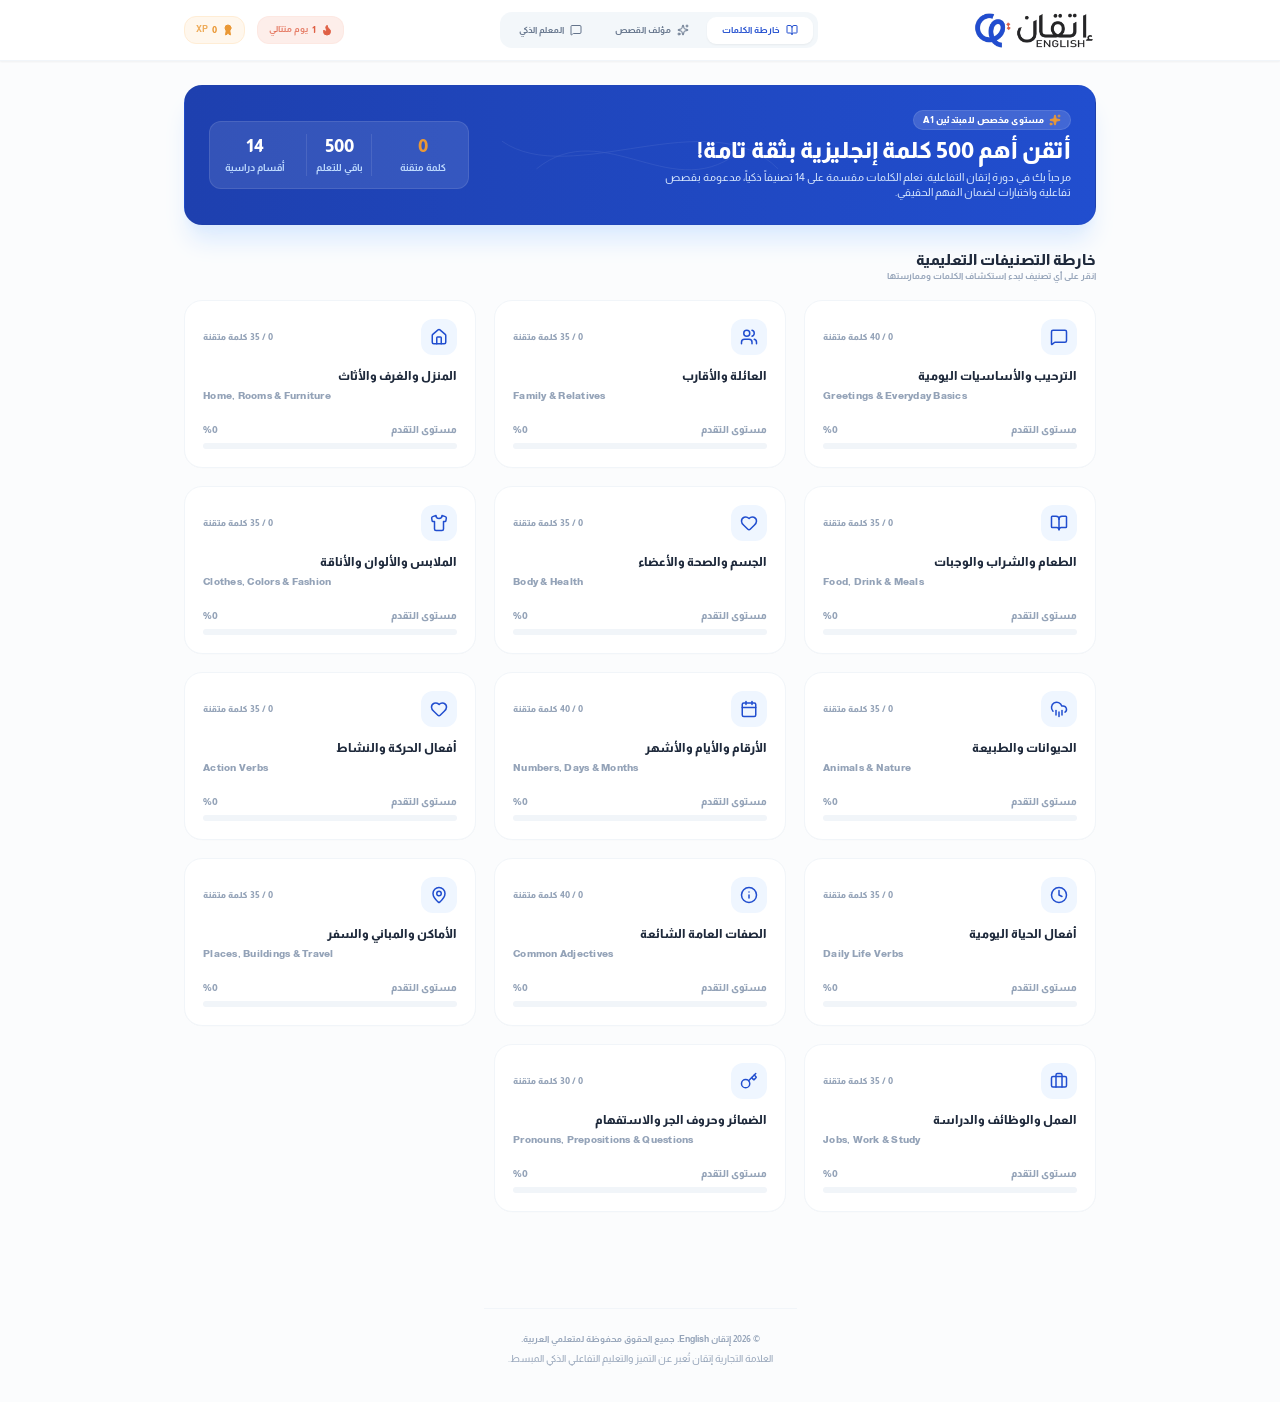
==== commit 4e96514b: "Update text in index.html for clarity" ====
--- a/index.html
+++ b/index.html
@@ -59,7 +59,7 @@
           </button>
           <button id="tab-btn-story" onclick="switchTab(&#39;story&#39;)" class="px-5 py-2.5 text-xs font-bold font-sans rounded-xl transition-all flex items-center gap-2 cursor-pointer text-slate-500 hover:text-slate-800">
             <svg xmlns="http://www.w3.org/2000/svg" width="24" height="24" viewBox="0 0 24 24" fill="none" stroke="currentColor" stroke-width="2" stroke-linecap="round" stroke-linejoin="round" data-lucide="sparkles" aria-hidden="true" class="lucide lucide-sparkles w-4 h-4"><path d="M11.017 2.814a1 1 0 0 1 1.966 0l1.051 5.558a2 2 0 0 0 1.594 1.594l5.558 1.051a1 1 0 0 1 0 1.966l-5.558 1.051a2 2 0 0 0-1.594 1.594l-1.051 5.558a1 1 0 0 1-1.966 0l-1.051-5.558a2 2 0 0 0-1.594-1.594l-5.558-1.051a1 1 0 0 1 0-1.966l5.558-1.051a2 2 0 0 0 1.594-1.594z"></path><path d="M20 2v4"></path><path d="M22 4h-4"></path><circle cx="4" cy="20" r="2"></circle></svg>
-            <span>مؤلف القصص بالذكاء الاصطناعي</span>
+            <span>مؤلف القصص</span>
           </button>
           <button id="tab-btn-chat" onclick="switchTab(&#39;chat&#39;)" class="px-5 py-2.5 text-xs font-bold font-sans rounded-xl transition-all flex items-center gap-2 cursor-pointer text-slate-500 hover:text-slate-800">
             <svg xmlns="http://www.w3.org/2000/svg" width="24" height="24" viewBox="0 0 24 24" fill="none" stroke="currentColor" stroke-width="2" stroke-linecap="round" stroke-linejoin="round" data-lucide="message-square" aria-hidden="true" class="lucide lucide-message-square w-4 h-4"><path d="M22 17a2 2 0 0 1-2 2H6.828a2 2 0 0 0-1.414.586l-2.202 2.202A.71.71 0 0 1 2 21.286V5a2 2 0 0 1 2-2h16a2 2 0 0 1 2 2z"></path></svg>
@@ -125,7 +125,7 @@
           أتقن أهم 500 كلمة إنجليزية بثقة تامة!
         </h2>
         <p class="text-blue-100 text-sm max-w-xl font-medium font-sans">
-          مرحباً بك في دورة إتقان التفاعلية. تعلم الكلمات مقسمة على 14 تصنيفاً ذكياً، مدعومة بقصص تفاعلية مولدة بالذكاء الاصطناعي واختبارات لضمان الفهم الحقيقي.
+          مرحباً بك في دورة إتقان التفاعلية. تعلم الكلمات مقسمة على 14 تصنيفاً ذكياً، مدعومة بقصص تفاعلية واختبارات لضمان الفهم الحقيقي.
         </p>
       </div>
 
@@ -1460,7 +1460,7 @@
           <!-- Column A: Words Selection Panel (4 columns) -->
           <div class="lg:col-span-5 bg-white border border-slate-100 rounded-3xl p-6 shadow-xl space-y-6 flex flex-col h-fit">
             <div class="space-y-1">
-              <h3 class="text-base font-black text-slate-800 font-sans">تأليف قصة بالذكاء الاصطناعي</h3>
+              <h3 class="text-base font-black text-slate-800 font-sans">تأليف القصة</h3>
               <p class="text-xs text-slate-400 font-bold">اختر من 2 إلى 5 كلمات من المنهج، وسيقوم معلم إتقان بتأليف قصة تفاعلية قصيرة لتبسيط حفظها وفهمها السياقي.</p>
             </div>
 
@@ -1519,7 +1519,7 @@
                 </div>
               </div>
               <div class="space-y-1">
-                <h4 class="text-sm font-black text-slate-800 font-sans">تأليف القصة التعليمية بالذكاء الاصطناعي...</h4>
+                <h4 class="text-sm font-black text-slate-800 font-sans">تأليف القصة التعليمية...</h4>
                 <p class="text-xs text-slate-400 font-bold">يقوم معلم إتقان بصياغة قصة تناسب المبتدئين وتحوي الكلمات المختارة.</p>
               </div>
             </div>
@@ -1600,8 +1600,8 @@
               <svg xmlns="http://www.w3.org/2000/svg" width="24" height="24" viewBox="0 0 24 24" fill="none" stroke="currentColor" stroke-width="2" stroke-linecap="round" stroke-linejoin="round" data-lucide="sparkles" aria-hidden="true" class="lucide lucide-sparkles w-5 h-5 text-brand-orange fill-brand-orange"><path d="M11.017 2.814a1 1 0 0 1 1.966 0l1.051 5.558a2 2 0 0 0 1.594 1.594l5.558 1.051a1 1 0 0 1 0 1.966l-5.558 1.051a2 2 0 0 0-1.594 1.594l-1.051 5.558a1 1 0 0 1-1.966 0l-1.051-5.558a2 2 0 0 0-1.594-1.594l-5.558-1.051a1 1 0 0 1 0-1.966l5.558-1.051a2 2 0 0 0 1.594-1.594z"></path><path d="M20 2v4"></path><path d="M22 4h-4"></path><circle cx="4" cy="20" r="2"></circle></svg>
             </div>
             <div>
-              <h3 class="font-sans font-black text-base leading-none mb-1">معلم إتقان الذكي بالذكاء الاصطناعي</h3>
-              <p class="text-[9px] text-brand-periwinkle font-medium font-sans">تدريب محادثة تفاعلي • تصحيح أخطاء فوري • A1 Vocabulary</p>
+              <h3 class="font-sans font-black text-base leading-none mb-1">معلم إتقان الذكي </h3>
+              <p class="text-[9px] text-brand-periwinkle font-medium font-sans">تدريب محادثة تفاعلي • A1 Vocabulary</p>
             </div>
           </div>
 
@@ -1640,7 +1640,7 @@
 
         <!-- Input Message Area -->
         <div class="p-4 border-t border-slate-100 bg-white flex items-center gap-3 shrink-0">
-          <input type="text" id="chat-message-input" onkeydown="handleChatKeyPress(event)" placeholder="اكتب سؤالك هنا أو اطلب شرح كلمة معينة..." class="flex-1 bg-slate-50 border border-slate-100 px-4 py-3.5 rounded-2xl text-xs font-sans placeholder-slate-400 focus:outline-none focus:ring-2 focus:ring-brand-blue/10 focus:bg-white transition-all text-right">
+          <input type="text" id="chat-message-input" onkeydown="handleChatKeyPress(event)" placeholder="اكتب الكلمة التي تريد شرح لها..." class="flex-1 bg-slate-50 border border-slate-100 px-4 py-3.5 rounded-2xl text-xs font-sans placeholder-slate-400 focus:outline-none focus:ring-2 focus:ring-brand-blue/10 focus:bg-white transition-all text-right">
           <button id="chat-send-btn" onclick="sendChatMessageFromInput()" class="p-4 rounded-2xl text-white transition-all cursor-pointer shadow-md bg-brand-blue hover:bg-blue-700 shadow-blue-100">
             <svg xmlns="http://www.w3.org/2000/svg" width="24" height="24" viewBox="0 0 24 24" fill="none" stroke="currentColor" stroke-width="2" stroke-linecap="round" stroke-linejoin="round" data-lucide="send" aria-hidden="true" class="lucide lucide-send w-4 h-4 rotate-180"><path d="M14.536 21.686a.5.5 0 0 0 .937-.024l6.5-19a.496.496 0 0 0-.635-.635l-19 6.5a.5.5 0 0 0-.024.937l7.93 3.18a2 2 0 0 1 1.112 1.11z"></path><path d="m21.854 2.147-10.94 10.939"></path></svg>
           </button>
@@ -1667,13 +1667,17 @@
         </button>
       </div>
 
-      <!-- Left Action Badge overlay -->
-      <div class="absolute top-4 left-4 z-10">
-        <button id="modal-mastery-badge" onclick="modalToggleMastery()" class="px-3.5 py-1.5 rounded-full text-[10px] font-black tracking-wide border transition-all flex items-center gap-1.5 cursor-pointer">
-          <svg xmlns="http://www.w3.org/2000/svg" width="24" height="24" viewBox="0 0 24 24" fill="none" stroke="currentColor" stroke-width="2" stroke-linecap="round" stroke-linejoin="round" data-lucide="check" aria-hidden="true" class="lucide lucide-check w-3.5 h-3.5"><path d="M20 6 9 17l-5-5"></path></svg>
-          <span id="modal-mastery-badge-text">قيد الدراسة</span>
-        </button>
-      </div>
+<div class="absolute top-4 left-4 z-10">
+  <button id="modal-mastery-badge" onclick="modalToggleMastery()" 
+    class="px-3 py-1 rounded-full text-[9px] font-black tracking-wide border-2 border-solid border-slate-400 transition-all flex items-center gap-1 cursor-pointer bg-slate-50 text-slate-500 hover:bg-slate-100 hover:text-slate-600 active:scale-95">
+    
+    <svg id="modal-mastery-icon" xmlns="http://www.w3.org/2000/svg" width="10" height="10" viewBox="0 0 24 24" fill="none" stroke="currentColor" stroke-width="3" stroke-linecap="round" stroke-linejoin="round" class="lucide lucide-check" style="display: none;">
+      <path d="M20 6 9 17l-5-5"></path>
+    </svg>
+    
+    <span id="modal-mastery-badge-text">قيد الدراسة</span>
+  </button>
+</div>
 
       <!-- Main Modal card header -->
       <div class="bg-gradient-to-l from-brand-blue/10 to-transparent p-6 sm:p-8 pt-12 space-y-4 border-b border-slate-50">
@@ -1686,9 +1690,9 @@
           <div class="flex items-center gap-4">
             <h2 id="modal-spelling-en" class="text-3xl font-black font-sans tracking-tight text-brand-blue ltr">Word</h2>
             <!-- Audio voice speech trigger -->
-            <button onclick="modalPronounceWord()" class="p-2.5 rounded-xl bg-brand-blue hover:bg-brand-blue/20 text-brand-blue hover:text-brand-blue transition-all cursor-pointer border border-brand-blue/10 shadow-3xs" title="استمع للنطق الصوتي">
-              <svg xmlns="http://www.w3.org/2000/svg" width="24" height="24" viewBox="0 0 24 24" fill="none" stroke="currentColor" stroke-width="2" stroke-linecap="round" stroke-linejoin="round" data-lucide="volume-2" aria-hidden="true" class="lucide lucide-volume-2 w-5 h-5"><path d="M11 4.702a.705.705 0 0 0-1.203-.498L6.413 7.587A1.4 1.4 0 0 1 5.416 8H3a1 1 0 0 0-1 1v6a1 1 0 0 0 1 1h2.416a1.4 1.4 0 0 1 .997.413l3.383 3.384A.705.705 0 0 0 11 19.298z"></path><path d="M16 9a5 5 0 0 1 0 6"></path><path d="M19.364 18.364a9 9 0 0 0 0-12.728"></path></svg>
-            </button>
+            <button onclick="modalPronounceWord()" class="p-2.5 rounded-xl bg-brand-blue/10 hover:bg-brand-blue/20 text-brand-blue transition-all cursor-pointer border border-brand-blue/10 shadow-3xs" title="استمع للنطق الصوتي">
+  <svg xmlns="http://www.w3.org/2000/svg" width="24" height="24" viewBox="0 0 24 24" fill="none" stroke="currentColor" stroke-width="2" stroke-linecap="round" stroke-linejoin="round" data-lucide="volume-2" aria-hidden="true" class="lucide lucide-volume-2 w-5 h-5"><path d="M11 4.702a.705.705 0 0 0-1.203-.498L6.413 7.587A1.4 1.4 0 0 1 5.416 8H3a1 1 0 0 0-1 1v6a1 1 0 0 0 1 1h2.416a1.4 1.4 0 0 1 .997.413l3.383 3.384A.705.705 0 0 0 11 19.298z"></path><path d="M16 9a5 5 0 0 1 0 6"></path><path d="M19.364 18.364a9 9 0 0 0 0-12.728"></path></svg>
+</button>
           </div>
           <div class="text-right">
             <h3 id="modal-arabic-meaning" class="text-2xl font-black text-brand-blue font-sans">المعنى بالعربية</h3>
@@ -1710,14 +1714,7 @@
         </div>
 
         <!-- Deep dive detailed AI explanations trigger / container -->
-        <div class="space-y-4">
-          <div class="flex justify-between items-center">
-            <h4 class="text-xs font-black text-slate-400">الشرح المتقدم بمعلم الذكاء الاصطناعي:</h4>
-            <span class="text-[9px] font-black text-brand-orange flex items-center gap-1 font-sans">
-              <svg xmlns="http://www.w3.org/2000/svg" width="24" height="24" viewBox="0 0 24 24" fill="none" stroke="currentColor" stroke-width="2" stroke-linecap="round" stroke-linejoin="round" data-lucide="sparkles" aria-hidden="true" class="lucide lucide-sparkles w-3 h-3 fill-brand-orange text-brand-orange"><path d="M11.017 2.814a1 1 0 0 1 1.966 0l1.051 5.558a2 2 0 0 0 1.594 1.594l5.558 1.051a1 1 0 0 1 0 1.966l-5.558 1.051a2 2 0 0 0-1.594 1.594l-1.051 5.558a1 1 0 0 1-1.966 0l-1.051-5.558a2 2 0 0 0-1.594-1.594l-5.558-1.051a1 1 0 0 1 0-1.966l5.558-1.051a2 2 0 0 0 1.594-1.594z"></path><path d="M20 2v4"></path><path d="M22 4h-4"></path><circle cx="4" cy="20" r="2"></circle></svg>
-              <span>مدعوم بـ Gemini 3.5</span>
-            </span>
-          </div>
+        
 
           <!-- Fetch triggers button -->
           <button id="modal-ai-explain-btn" onclick="fetchAIExplanation()" class="w-full bg-orange-50 hover:bg-orange-100 border border-orange-100 text-brand-orange font-sans font-bold text-xs px-5 py-4 rounded-2xl transition-all cursor-pointer flex items-center justify-center gap-2">
@@ -1908,6 +1905,8 @@
   
   <!-- Words client data & main application controller logic script file references -->
     <script src="./vocab500/stories.js"></script>
+    <script src="./vocab500/explanation.js"></script>
+    <script src="./vocab500/chatbot.js"></script>
   <script src="./vocab500/script.js"></script>
  
 <!-- Code injected by live-server -->
@@ -1950,4 +1949,4 @@
 </script>
 
 
-</body></html>+</body></html>
